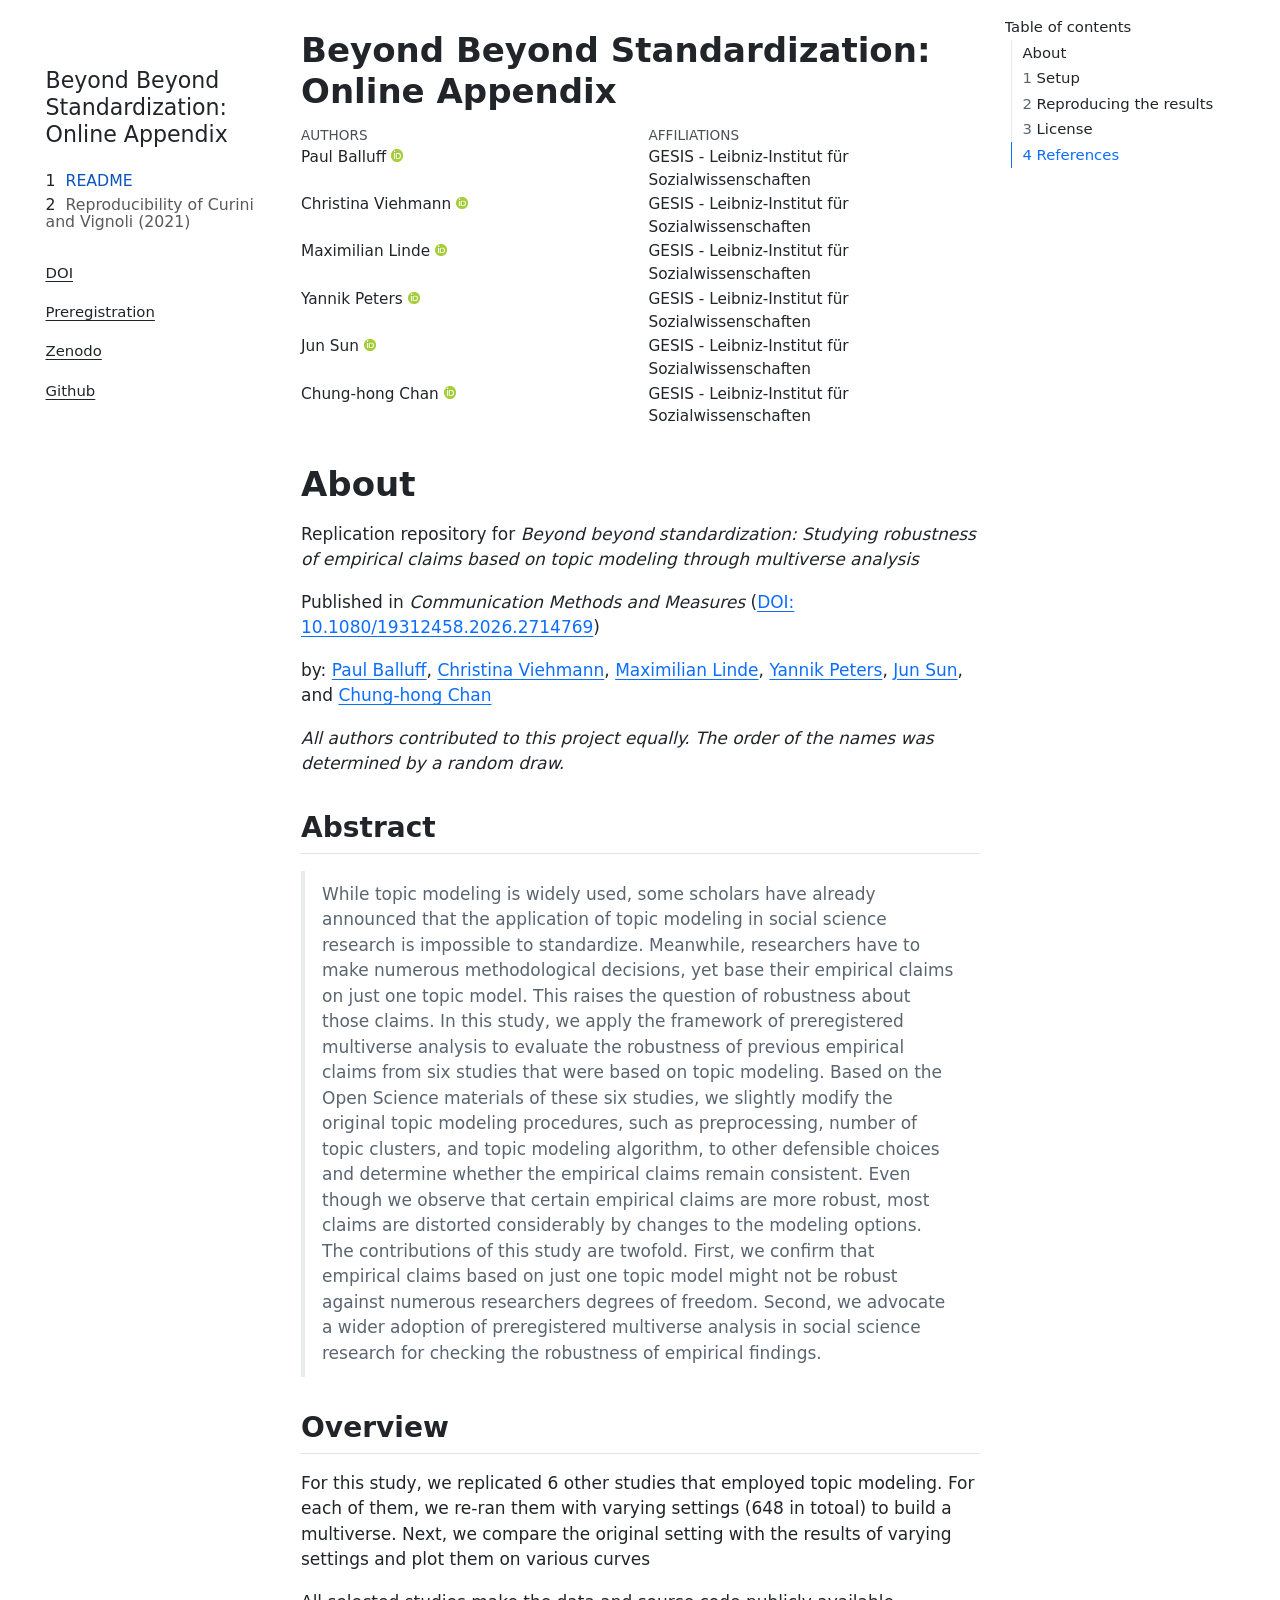
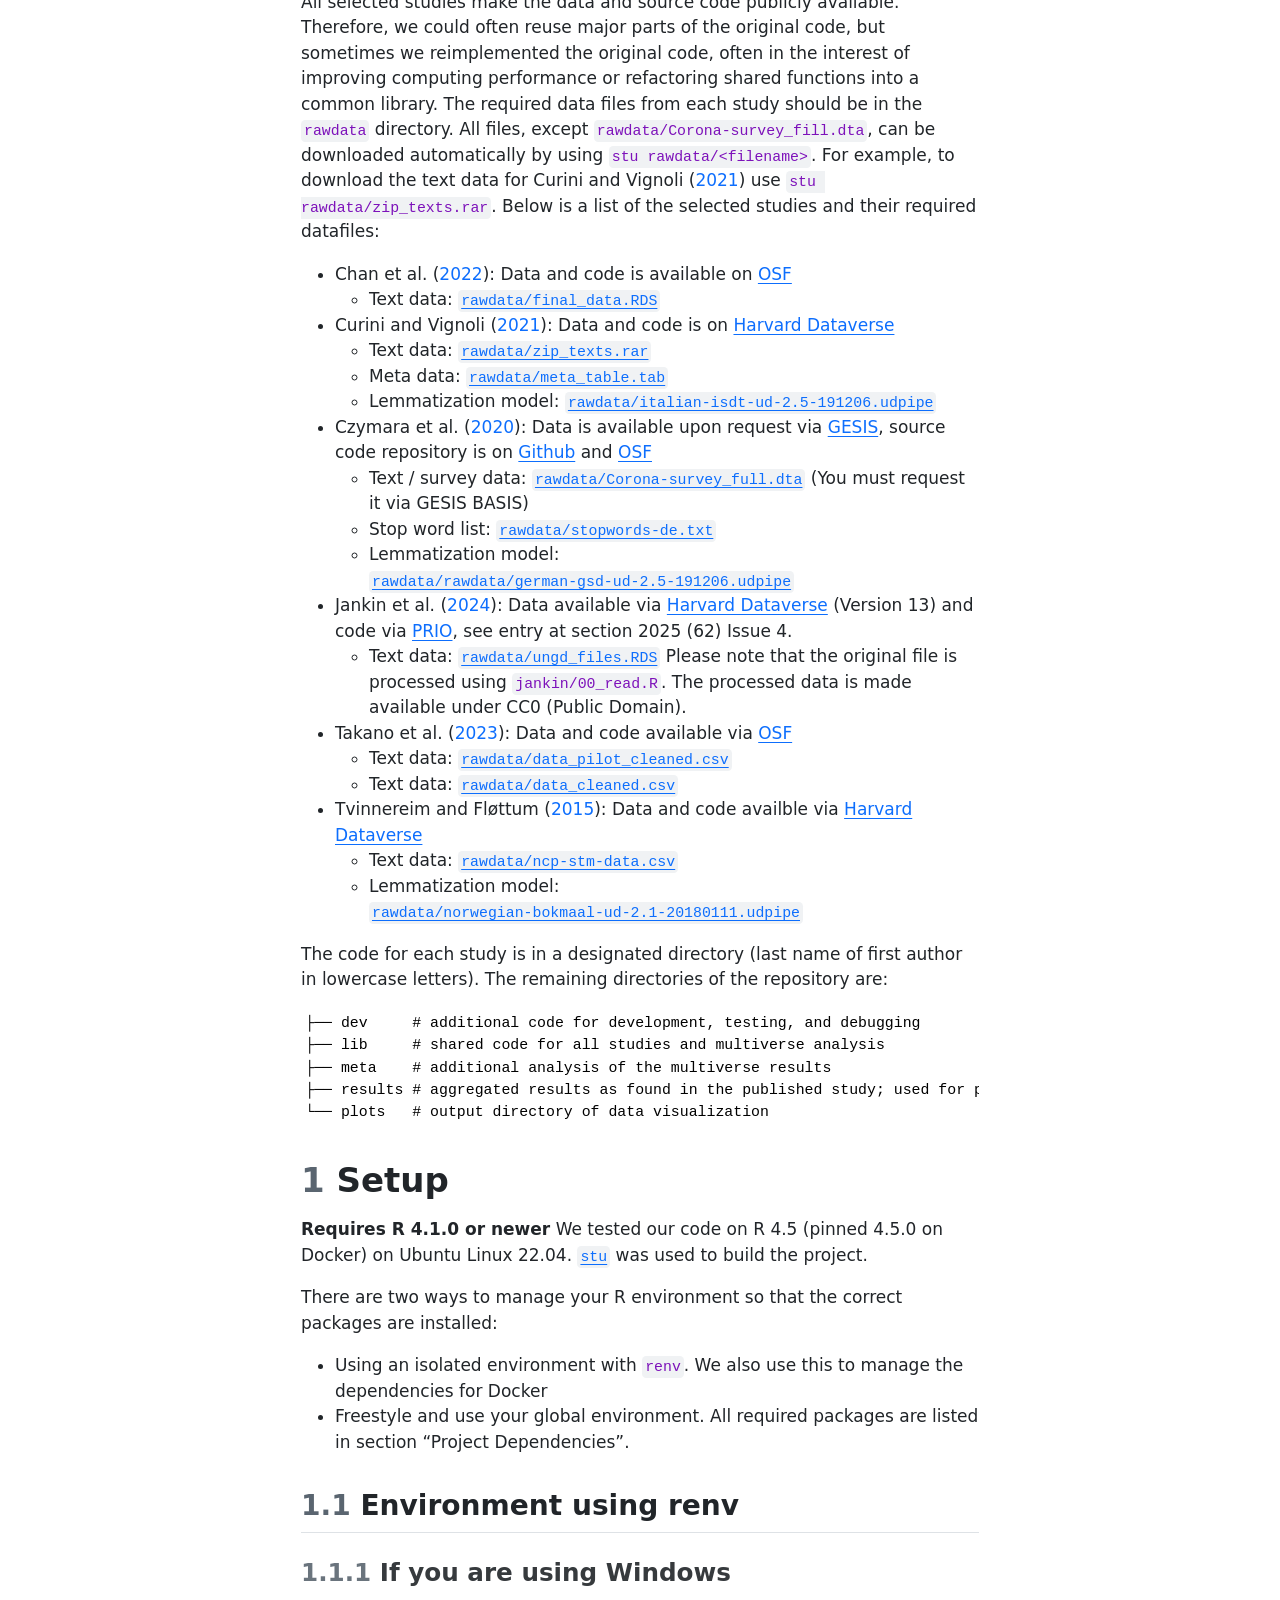
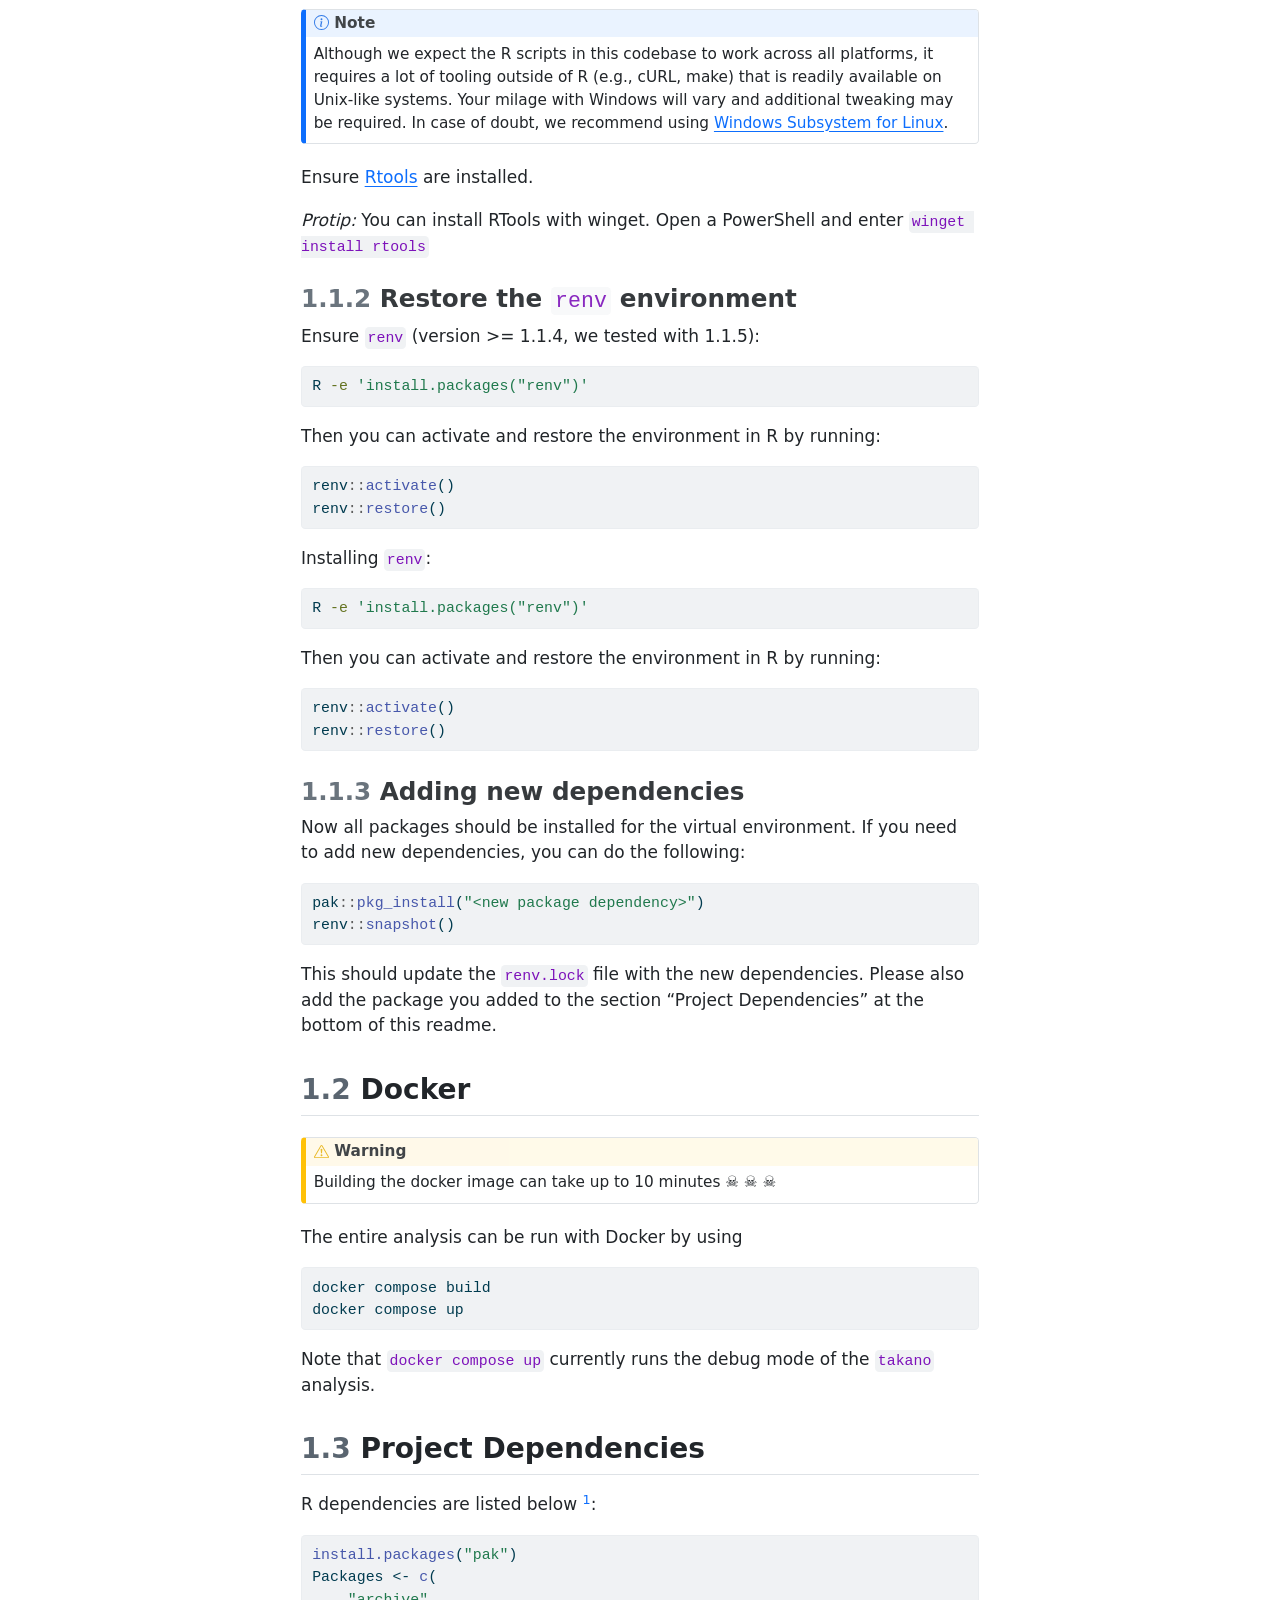
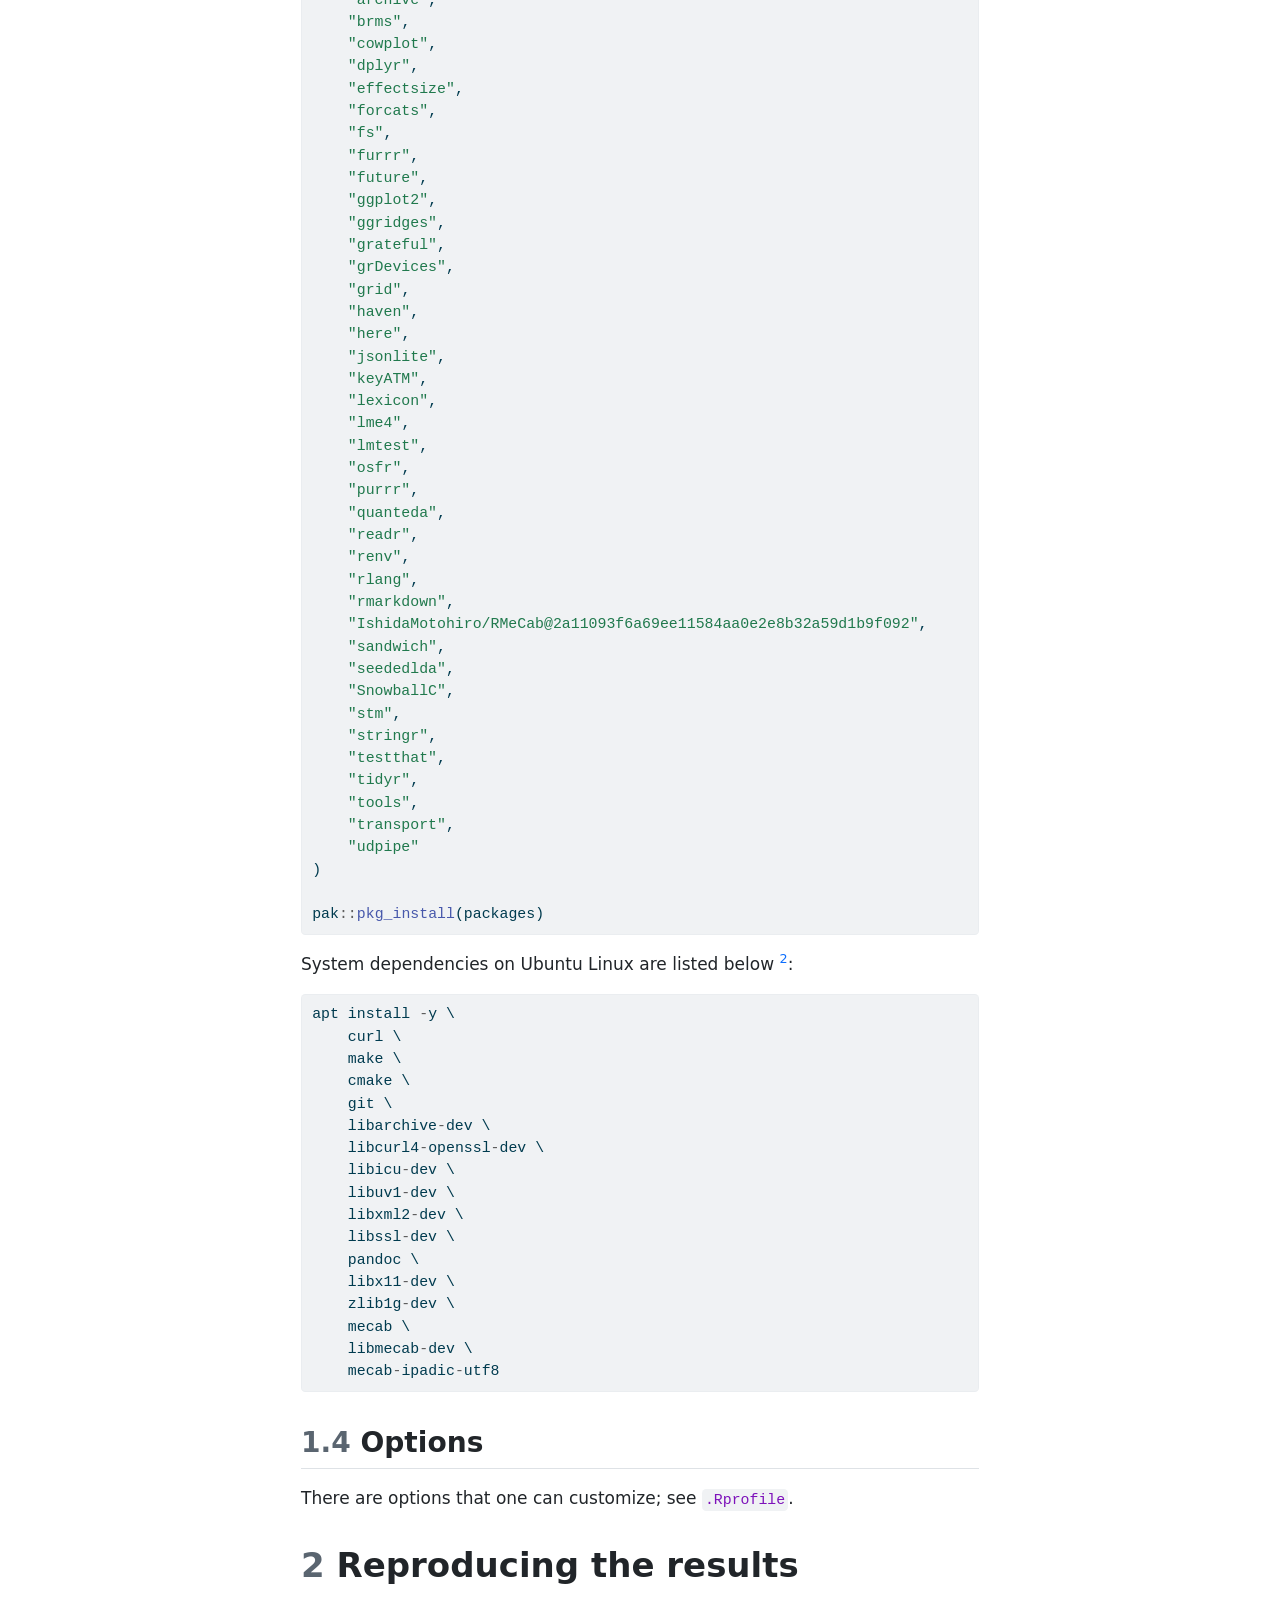
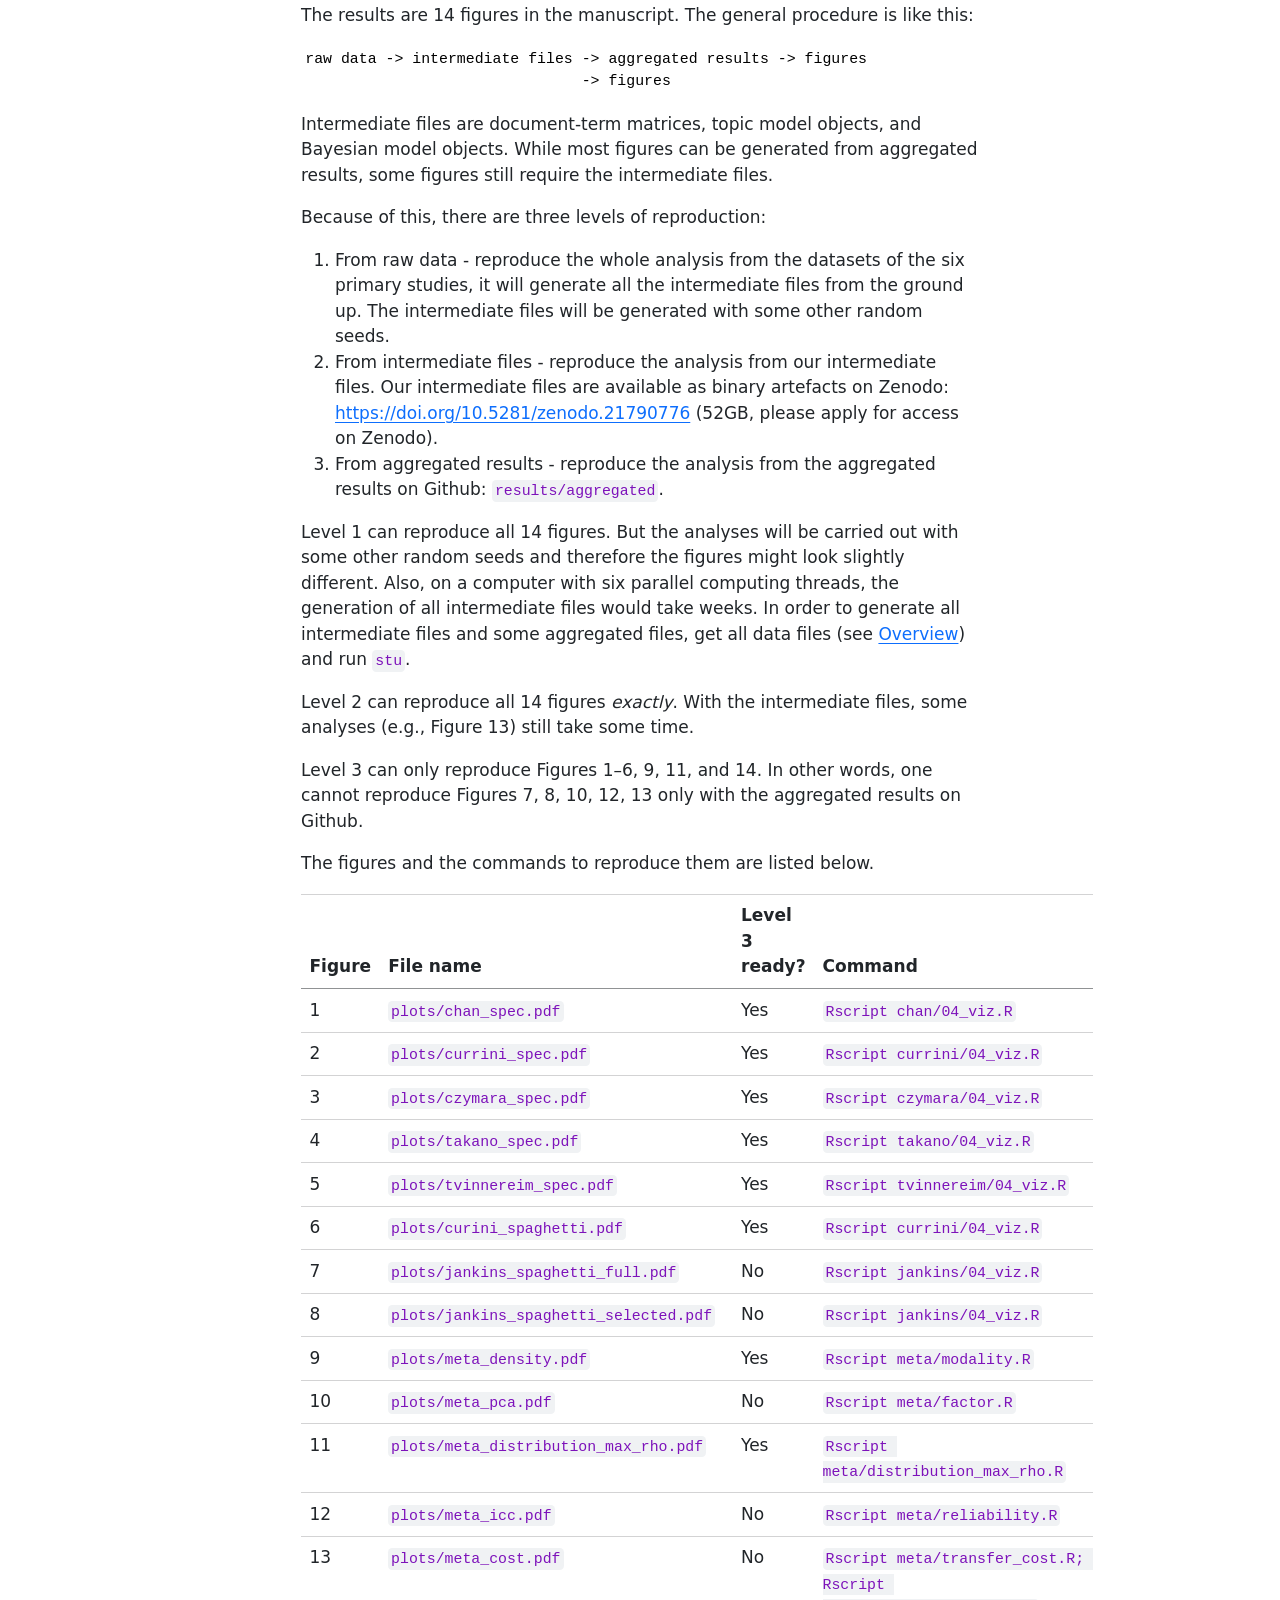
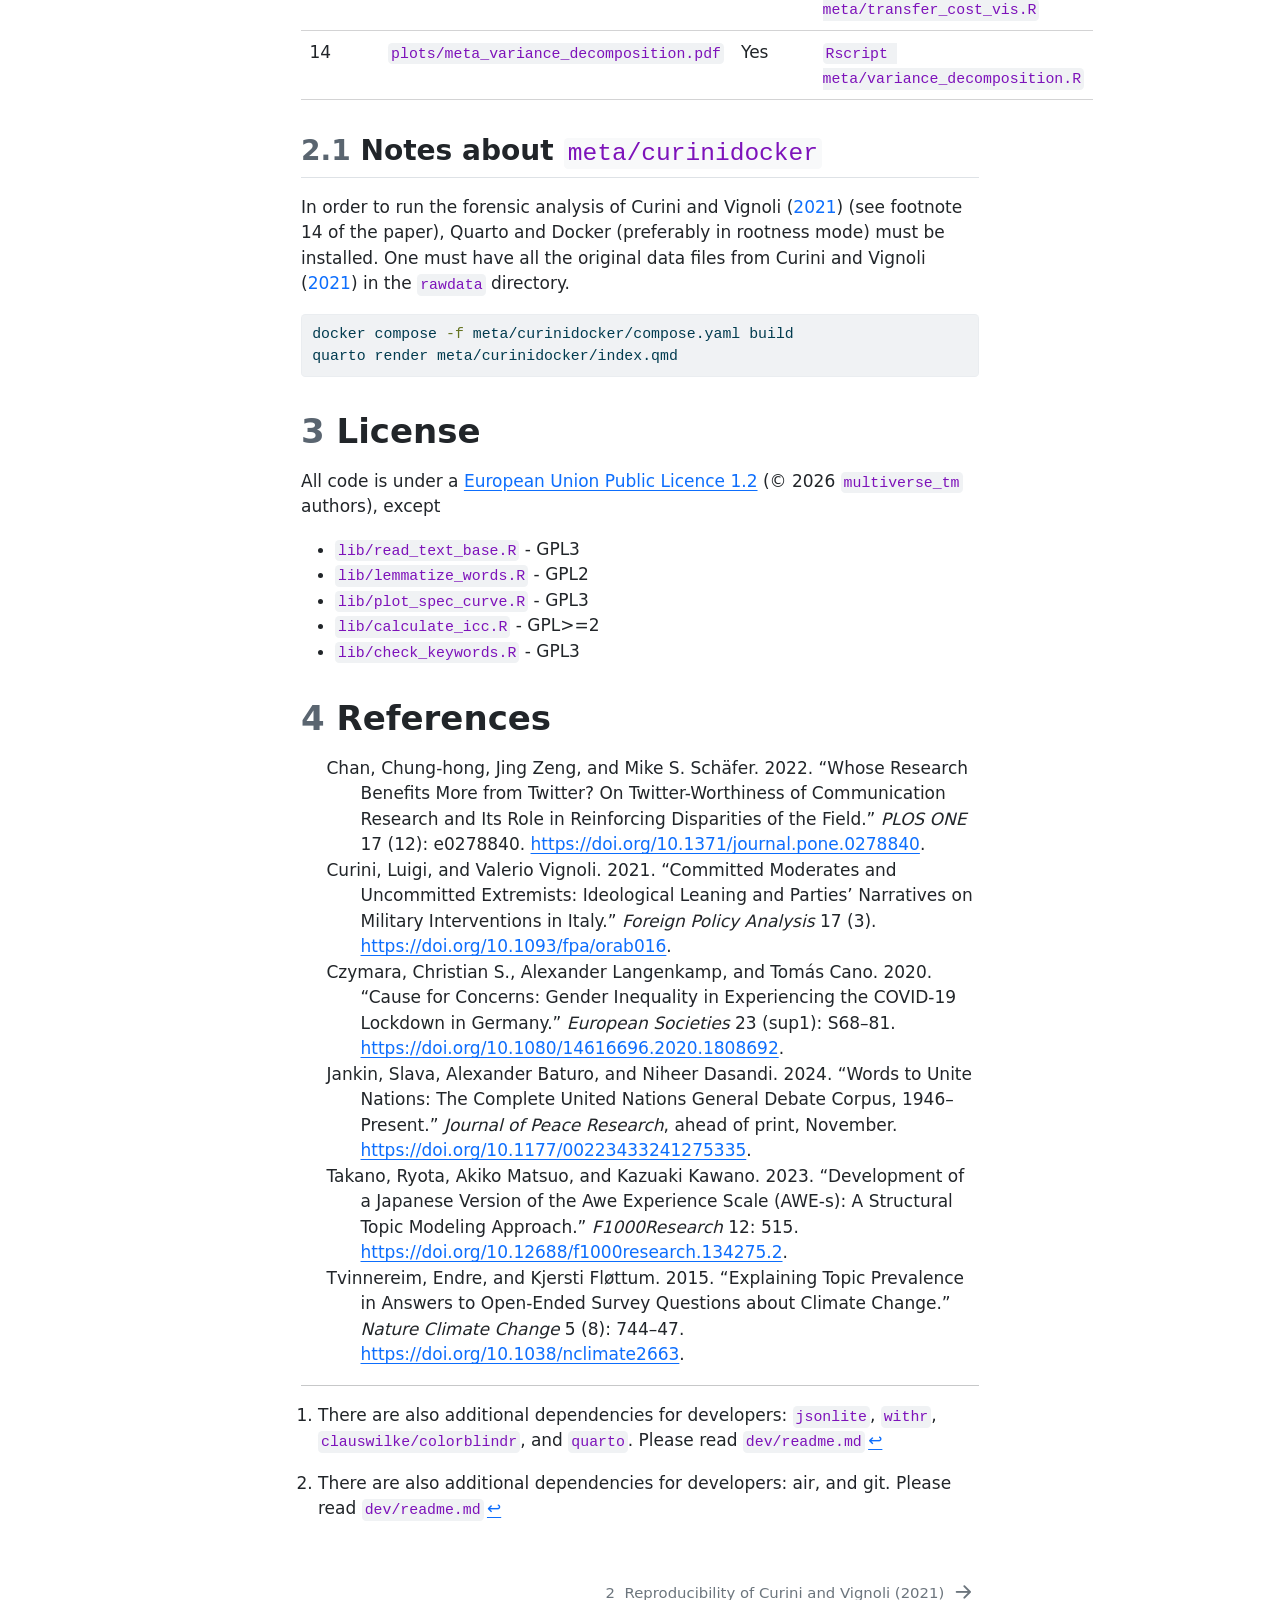
==== index.html @ cf8105ef "Built site for gh-pages" ====
<!DOCTYPE html>
<html xmlns="http://www.w3.org/1999/xhtml" lang="en" xml:lang="en"><head>

<meta charset="utf-8">
<meta name="generator" content="quarto-1.9.38">

<meta name="viewport" content="width=device-width, initial-scale=1.0, user-scalable=yes">

<meta name="author" content="Paul Balluff">
<meta name="author" content="Christina Viehmann">
<meta name="author" content="Maximilian Linde">
<meta name="author" content="Yannik Peters">
<meta name="author" content="Jun Sun">
<meta name="author" content="Chung-hong Chan">

<title>Beyond Beyond Standardization: Online Appendix</title>
<style>
/* Default styles provided by pandoc.
** See https://pandoc.org/MANUAL.html#variables-for-html for config info.
*/
code{white-space: pre-wrap;}
span.smallcaps{font-variant: small-caps;}
div.columns{display: flex; gap: min(4vw, 1.5em);}
div.column{flex: auto; overflow-x: auto;}
div.hanging-indent{margin-left: 1.5em; text-indent: -1.5em;}
ul.task-list{list-style: none;}
ul.task-list li input[type="checkbox"] {
  width: 0.8em;
  margin: 0 0.8em 0.2em -1em; /* quarto-specific, see https://github.com/quarto-dev/quarto-cli/issues/4556 */ 
  vertical-align: middle;
}
/* CSS for syntax highlighting */
html { -webkit-text-size-adjust: 100%; }
pre > code.sourceCode { white-space: pre; position: relative; }
pre > code.sourceCode > span { display: inline-block; line-height: 1.25; }
pre > code.sourceCode > span:empty { height: 1.2em; }
.sourceCode { overflow: visible; }
code.sourceCode > span { color: inherit; text-decoration: inherit; }
div.sourceCode { margin: 1em 0; }
pre.sourceCode { margin: 0; }
@media screen {
div.sourceCode { overflow: auto; }
}
@media print {
pre > code.sourceCode { white-space: pre-wrap; }
pre > code.sourceCode > span { text-indent: -5em; padding-left: 5em; }
}
pre.numberSource code
  { counter-reset: source-line 0; }
pre.numberSource code > span
  { position: relative; left: -4em; counter-increment: source-line; }
pre.numberSource code > span > a:first-child::before
  { content: counter(source-line);
    position: relative; left: -1em; text-align: right; vertical-align: baseline;
    border: none; display: inline-block;
    -webkit-touch-callout: none; -webkit-user-select: none;
    -khtml-user-select: none; -moz-user-select: none;
    -ms-user-select: none; user-select: none;
    padding: 0 4px; width: 4em;
  }
pre.numberSource { margin-left: 3em;  padding-left: 4px; }
div.sourceCode
  {   }
@media screen {
pre > code.sourceCode > span > a:first-child::before { text-decoration: underline; }
}
/* CSS for citations */
div.csl-bib-body { }
div.csl-entry {
  clear: both;
}
.hanging-indent div.csl-entry {
  margin-left:2em;
  text-indent:-2em;
}
div.csl-left-margin {
  min-width:2em;
  float:left;
}
div.csl-right-inline {
  margin-left:2em;
  padding-left:1em;
}
div.csl-indent {
  margin-left: 2em;
}</style>


<script src="site_libs/quarto-nav/quarto-nav.js"></script>
<script src="site_libs/quarto-nav/headroom.min.js"></script>
<script src="site_libs/clipboard/clipboard.min.js"></script>
<script src="site_libs/quarto-search/autocomplete.umd.js"></script>
<script src="site_libs/quarto-search/fuse.min.js"></script>
<script src="site_libs/quarto-search/quarto-search.js"></script>
<meta name="quarto:offset" content="./">
<link href="./meta/curinidocker/index.html" rel="next">
<script src="site_libs/quarto-html/quarto.js" type="module"></script>
<script src="site_libs/quarto-html/tabsets/tabsets.js" type="module"></script>
<script src="site_libs/quarto-html/popper.min.js"></script>
<script src="site_libs/quarto-html/tippy.umd.min.js"></script>
<script src="site_libs/quarto-html/anchor.min.js"></script>
<link href="site_libs/quarto-html/tippy.css" rel="stylesheet">
<link href="site_libs/quarto-html/quarto-syntax-highlighting-15634bcf2e68342d4ad2dfa704d543f6.css" rel="stylesheet" id="quarto-text-highlighting-styles">
<script src="site_libs/bootstrap/bootstrap.min.js"></script>
<link href="site_libs/bootstrap/bootstrap-icons.css" rel="stylesheet">
<link href="site_libs/bootstrap/bootstrap-b66a732fd1b8c60ecdcb26d95d3da431.min.css" rel="stylesheet" append-hash="true" id="quarto-bootstrap" data-mode="light">
<script id="quarto-search-options" type="application/json">{
  "location": "sidebar",
  "copy-button": false,
  "collapse-after": 3,
  "panel-placement": "start",
  "type": "textbox",
  "limit": 50,
  "keyboard-shortcut": [
    "f",
    "/",
    "s"
  ],
  "show-item-context": false,
  "language": {
    "search-no-results-text": "No results",
    "search-matching-documents-text": "matching documents",
    "search-copy-link-title": "Copy link to search",
    "search-hide-matches-text": "Hide additional matches",
    "search-more-match-text": "more match in this document",
    "search-more-matches-text": "more matches in this document",
    "search-clear-button-title": "Clear",
    "search-text-placeholder": "",
    "search-detached-cancel-button-title": "Cancel",
    "search-submit-button-title": "Submit",
    "search-label": "Search"
  }
}</script>


</head>

<body class="nav-sidebar floating quarto-light">

<div id="quarto-search-results"></div>
  <header id="quarto-header" class="headroom fixed-top">
  <nav class="quarto-secondary-nav">
    <div class="container-fluid d-flex">
      <button type="button" class="quarto-btn-toggle btn" data-bs-toggle="collapse" role="button" data-bs-target=".quarto-sidebar-collapse-item" aria-controls="quarto-sidebar" aria-expanded="false" aria-label="Toggle sidebar navigation" onclick="if (window.quartoToggleHeadroom) { window.quartoToggleHeadroom(); }">
        <i class="bi bi-layout-text-sidebar-reverse"></i>
      </button>
        <nav class="quarto-page-breadcrumbs" aria-label="breadcrumb"><ol class="breadcrumb"><li class="breadcrumb-item"><a href="./index.html"><span class="chapter-number">1</span>&nbsp; <span class="chapter-title">README</span></a></li></ol></nav>
        <a class="flex-grow-1" role="navigation" data-bs-toggle="collapse" data-bs-target=".quarto-sidebar-collapse-item" aria-controls="quarto-sidebar" aria-expanded="false" aria-label="Toggle sidebar navigation" onclick="if (window.quartoToggleHeadroom) { window.quartoToggleHeadroom(); }">      
        </a>
    </div>
  </nav>
</header>
<!-- content -->
<div id="quarto-content" class="quarto-container page-columns page-rows-contents page-layout-article">
<!-- sidebar -->
  <nav id="quarto-sidebar" class="sidebar collapse collapse-horizontal quarto-sidebar-collapse-item sidebar-navigation floating overflow-auto">
    <div class="pt-lg-2 mt-2 text-left sidebar-header sidebar-header-stacked">
      <a href="./index.html" class="sidebar-logo-link">
      <img src="https://raw.githubusercontent.com/gesistsa/.github/refs/heads/main/tsa_logo.png" alt="" class="sidebar-logo light-content py-0 d-lg-inline d-none">
      <img src="https://raw.githubusercontent.com/gesistsa/.github/refs/heads/main/tsa_logo.png" alt="" class="sidebar-logo dark-content py-0 d-lg-inline d-none">
      </a>
    <div class="sidebar-title mb-0 py-0">
      <a href="./">Beyond Beyond Standardization: Online Appendix</a> 
    </div>
      </div>
    <div class="sidebar-menu-container"> 
    <ul class="list-unstyled mt-1">
        <li class="sidebar-item">
  <div class="sidebar-item-container"> 
  <a href="./index.html" class="sidebar-item-text sidebar-link active">
 <span class="menu-text"><span class="chapter-number">1</span>&nbsp; <span class="chapter-title">README</span></span></a>
  </div>
</li>
        <li class="sidebar-item">
  <div class="sidebar-item-container"> 
  <a href="./meta/curinidocker/index.html" class="sidebar-item-text sidebar-link">
 <span class="menu-text"><span class="chapter-number">2</span>&nbsp; <span class="chapter-title">Reproducibility of Curini and Vignoli (2021)</span></span></a>
  </div>
</li>
    </ul>
    </div>
<div class="quarto-sidebar-footer"><div class="sidebar-footer-item">
<p><a href="https://doi.org/10.1080/19312458.2026.2714769">DOI</a></p>
<p><a href="https://doi.org/10.17605/OSF.IO/4G5BU">Preregistration</a></p>
<p><a href="https://doi.org/10.5281/zenodo.21790776">Zenodo</a></p>
<p><a href="https://github.com/gesistsa/multiverse_tm">Github</a></p>
</div></div></nav>
<div id="quarto-sidebar-glass" class="quarto-sidebar-collapse-item" data-bs-toggle="collapse" data-bs-target=".quarto-sidebar-collapse-item"></div>
<!-- margin-sidebar -->
    <div id="quarto-margin-sidebar" class="sidebar margin-sidebar">
        <nav id="TOC" role="doc-toc" class="toc-active">
    <h2 id="toc-title">Table of contents</h2>
   
  <ul>
  <li><a href="#about" id="toc-about" class="nav-link active" data-scroll-target="#about">About</a>
  <ul class="collapse">
  <li><a href="#abstract" id="toc-abstract" class="nav-link" data-scroll-target="#abstract">Abstract</a></li>
  <li><a href="#overview" id="toc-overview" class="nav-link" data-scroll-target="#overview">Overview</a></li>
  </ul></li>
  <li><a href="#setup" id="toc-setup" class="nav-link" data-scroll-target="#setup"><span class="header-section-number">1</span> Setup</a>
  <ul class="collapse">
  <li><a href="#environment-using-renv" id="toc-environment-using-renv" class="nav-link" data-scroll-target="#environment-using-renv"><span class="header-section-number">1.1</span> Environment using renv</a>
  <ul class="collapse">
  <li><a href="#if-you-are-using-windows" id="toc-if-you-are-using-windows" class="nav-link" data-scroll-target="#if-you-are-using-windows"><span class="header-section-number">1.1.1</span> If you are using Windows</a></li>
  <li><a href="#restore-the-renv-environment" id="toc-restore-the-renv-environment" class="nav-link" data-scroll-target="#restore-the-renv-environment"><span class="header-section-number">1.1.2</span> Restore the <code>renv</code> environment</a></li>
  <li><a href="#adding-new-dependencies" id="toc-adding-new-dependencies" class="nav-link" data-scroll-target="#adding-new-dependencies"><span class="header-section-number">1.1.3</span> Adding new dependencies</a></li>
  </ul></li>
  <li><a href="#docker" id="toc-docker" class="nav-link" data-scroll-target="#docker"><span class="header-section-number">1.2</span> Docker</a></li>
  <li><a href="#project-dependencies" id="toc-project-dependencies" class="nav-link" data-scroll-target="#project-dependencies"><span class="header-section-number">1.3</span> Project Dependencies</a></li>
  <li><a href="#options" id="toc-options" class="nav-link" data-scroll-target="#options"><span class="header-section-number">1.4</span> Options</a></li>
  </ul></li>
  <li><a href="#reproducing-the-results" id="toc-reproducing-the-results" class="nav-link" data-scroll-target="#reproducing-the-results"><span class="header-section-number">2</span> Reproducing the results</a>
  <ul class="collapse">
  <li><a href="#notes-about-metacurinidocker" id="toc-notes-about-metacurinidocker" class="nav-link" data-scroll-target="#notes-about-metacurinidocker"><span class="header-section-number">2.1</span> Notes about <code>meta/curinidocker</code></a></li>
  </ul></li>
  <li><a href="#license" id="toc-license" class="nav-link" data-scroll-target="#license"><span class="header-section-number">3</span> License</a></li>
  <li><a href="#references" id="toc-references" class="nav-link" data-scroll-target="#references"><span class="header-section-number">4</span> References</a></li>
  </ul>
</nav>
    </div>
<!-- main -->
<main class="content" id="quarto-document-content">

<header id="title-block-header" class="quarto-title-block default">
<div class="quarto-title">
<h1 class="title">Beyond Beyond Standardization: Online Appendix</h1>
</div>


<div class="quarto-title-meta-author">
  <div class="quarto-title-meta-heading">Authors</div>
  <div class="quarto-title-meta-heading">Affiliations</div>
  
    <div class="quarto-title-meta-contents">
    <p class="author">Paul Balluff <a href="https://orcid.org/0000-0001-9548-3225" class="quarto-title-author-orcid"> <img src="[data-uri]"></a></p>
  </div>
  <div class="quarto-title-meta-contents">
        <p class="affiliation">
            GESIS - Leibniz-Institut für Sozialwissenschaften
          </p>
      </div>
    <div class="quarto-title-meta-contents">
    <p class="author">Christina Viehmann <a href="https://orcid.org/0000-0001-6673-0987" class="quarto-title-author-orcid"> <img src="[data-uri]"></a></p>
  </div>
  <div class="quarto-title-meta-contents">
        <p class="affiliation">
            GESIS - Leibniz-Institut für Sozialwissenschaften
          </p>
      </div>
    <div class="quarto-title-meta-contents">
    <p class="author">Maximilian Linde <a href="https://orcid.org/0000-0001-8421-090X" class="quarto-title-author-orcid"> <img src="[data-uri]"></a></p>
  </div>
  <div class="quarto-title-meta-contents">
        <p class="affiliation">
            GESIS - Leibniz-Institut für Sozialwissenschaften
          </p>
      </div>
    <div class="quarto-title-meta-contents">
    <p class="author">Yannik Peters <a href="https://orcid.org/0009-0001-4879-5477" class="quarto-title-author-orcid"> <img src="[data-uri]"></a></p>
  </div>
  <div class="quarto-title-meta-contents">
        <p class="affiliation">
            GESIS - Leibniz-Institut für Sozialwissenschaften
          </p>
      </div>
    <div class="quarto-title-meta-contents">
    <p class="author">Jun Sun <a href="https://orcid.org/0000-0002-4789-7316" class="quarto-title-author-orcid"> <img src="[data-uri]"></a></p>
  </div>
  <div class="quarto-title-meta-contents">
        <p class="affiliation">
            GESIS - Leibniz-Institut für Sozialwissenschaften
          </p>
      </div>
    <div class="quarto-title-meta-contents">
    <p class="author">Chung-hong Chan <a href="https://orcid.org/0000-0002-6232-7530" class="quarto-title-author-orcid"> <img src="[data-uri]"></a></p>
  </div>
  <div class="quarto-title-meta-contents">
        <p class="affiliation">
            GESIS - Leibniz-Institut für Sozialwissenschaften
          </p>
      </div>
  </div>

<div class="quarto-title-meta">

      
  
    
  </div>
  


</header>


<section id="about" class="level1 unnumbered">
<h1 class="unnumbered">About</h1>
<p>Replication repository for <em>Beyond beyond standardization: Studying robustness of empirical claims based on topic modeling through multiverse analysis</em></p>
<p>Published in <em>Communication Methods and Measures</em> (<a href="https://doi.org/10.1080/19312458.2026.2714769">DOI: 10.1080/19312458.2026.2714769</a>)</p>
<p>by: <a href="https://orcid.org/0000-0001-9548-3225">Paul Balluff</a>, <a href="https://orcid.org/0000-0001-6673-0987">Christina Viehmann</a>, <a href="https://orcid.org/0000-0001-8421-090X">Maximilian Linde</a>, <a href="https://orcid.org/0009-0001-4879-5477">Yannik Peters</a>, <a href="https://orcid.org/0000-0002-4789-7316">Jun Sun</a>, and <a href="https://orcid.org/0000-0002-6232-7530">Chung-hong Chan</a></p>
<p><em>All authors contributed to this project equally. The order of the names was determined by a random draw.</em></p>
<section id="abstract" class="level2 unnumbered">
<h2 class="unnumbered anchored" data-anchor-id="abstract">Abstract</h2>
<blockquote class="blockquote">
<p>While topic modeling is widely used, some scholars have already announced that the application of topic modeling in social science research is impossible to standardize. Meanwhile, researchers have to make numerous methodological decisions, yet base their empirical claims on just one topic model. This raises the question of robustness about those claims. In this study, we apply the framework of preregistered multiverse analysis to evaluate the robustness of previous empirical claims from six studies that were based on topic modeling. Based on the Open Science materials of these six studies, we slightly modify the original topic modeling procedures, such as preprocessing, number of topic clusters, and topic modeling algorithm, to other defensible choices and determine whether the empirical claims remain consistent. Even though we observe that certain empirical claims are more robust, most claims are distorted considerably by changes to the modeling options. The contributions of this study are twofold. First, we confirm that empirical claims based on just one topic model might not be robust against numerous researchers degrees of freedom. Second, we advocate a wider adoption of preregistered multiverse analysis in social science research for checking the robustness of empirical findings.</p>
</blockquote>
</section>
<section id="overview" class="level2 unnumbered">
<h2 class="unnumbered anchored" data-anchor-id="overview">Overview</h2>
<p>For this study, we replicated 6 other studies that employed topic modeling. For each of them, we re-ran them with varying settings (648 in totoal) to build a multiverse. Next, we compare the original setting with the results of varying settings and plot them on various curves</p>
<p>All selected studies make the data and source code publicly available. Therefore, we could often reuse major parts of the original code, but sometimes we reimplemented the original code, often in the interest of improving computing performance or refactoring shared functions into a common library. The required data files from each study should be in the <code>rawdata</code> directory. All files, except <code>rawdata/Corona-survey_fill.dta</code>, can be downloaded automatically by using <code>stu rawdata/&lt;filename&gt;</code>. For example, to download the text data for <span class="citation" data-cites="curini:2021:CMU">Curini and Vignoli (<a href="#ref-curini:2021:CMU" role="doc-biblioref">2021</a>)</span> use <code>stu rawdata/zip_texts.rar</code>. Below is a list of the selected studies and their required datafiles:</p>
<ul>
<li><span class="citation" data-cites="chan:2022:WT">Chan et al. (<a href="#ref-chan:2022:WT" role="doc-biblioref">2022</a>)</span>: Data and code is available on <a href="https://osf.io/ycx6j/">OSF</a>
<ul>
<li>Text data: <a href="https://osf.io/3hazf"><code>rawdata/final_data.RDS</code></a></li>
</ul></li>
<li><span class="citation" data-cites="curini:2021:CMU">Curini and Vignoli (<a href="#ref-curini:2021:CMU" role="doc-biblioref">2021</a>)</span>: Data and code is on <a href="https://dataverse.harvard.edu/dataset.xhtml?persistentId=doi:10.7910/DVN/LAXHS3">Harvard Dataverse</a>
<ul>
<li>Text data: <a href="https://dataverse.harvard.edu/api/access/datafile/4291434"><code>rawdata/zip_texts.rar</code></a></li>
<li>Meta data: <a href="https://dataverse.harvard.edu/api/access/datafile/4291441"><code>rawdata/meta_table.tab</code></a></li>
<li>Lemmatization model: <a href="https://raw.githubusercontent.com/jwijffels/udpipe.models.ud.2.5/master/inst/udpipe-ud-2.5-191206/italian-isdt-ud-2.5-191206.udpipe"><code>rawdata/italian-isdt-ud-2.5-191206.udpipe</code></a></li>
</ul></li>
<li><span class="citation" data-cites="czymara:2020:C">Czymara et al. (<a href="#ref-czymara:2020:C" role="doc-biblioref">2020</a>)</span>: Data is available upon request via <a href="https://search.gesis.org/research_data/SDN-10.7802-2034?doi=10.7802/2034">GESIS</a>, source code repository is on <a href="https://github.com/czymara/perceiving-COVID19-in-Germany">Github</a> and <a href="https://osf.io/6s7rp/">OSF</a>
<ul>
<li>Text / survey data: <a href="https://search.gesis.org/research_data/SDN-10.7802-2034?doi=10.7802/2034"><code>rawdata/Corona-survey_full.dta</code></a> (You must request it via GESIS BASIS)</li>
<li>Stop word list: <a href="https://raw.githubusercontent.com/czymara/perceiving-COVID19-in-Germany/refs/heads/master/in/stopwords-de.txt"><code>rawdata/stopwords-de.txt</code></a></li>
<li>Lemmatization model: <a href="https://raw.githubusercontent.com/jwijffels/udpipe.models.ud.2.5/master/inst/udpipe-ud-2.5-191206/german-gsd-ud-2.5-191206.udpipe"><code>rawdata/rawdata/german-gsd-ud-2.5-191206.udpipe</code></a></li>
</ul></li>
<li><span class="citation" data-cites="jankin:2024:W">Jankin et al. (<a href="#ref-jankin:2024:W" role="doc-biblioref">2024</a>)</span>: Data available via <a href="https://doi.org/10.7910/DVN/0TJX8Y">Harvard Dataverse</a> (Version 13) and code via <a href="https://www.prio.org/journals/jpr/replicationdata">PRIO</a>, see entry at section 2025 (62) Issue 4.
<ul>
<li>Text data: <a href="https://dataverse.harvard.edu/file.xhtml?fileId=11095259&amp;version=13.0"><code>rawdata/ungd_files.RDS</code></a> Please note that the original file is processed using <code>jankin/00_read.R</code>. The processed data is made available under CC0 (Public Domain).</li>
</ul></li>
<li><span class="citation" data-cites="takano:2023:awe">Takano et al. (<a href="#ref-takano:2023:awe" role="doc-biblioref">2023</a>)</span>: Data and code available via <a href="https://osf.io/6ktey/">OSF</a>
<ul>
<li>Text data: <a href="https://osf.io/k6h39"><code>rawdata/data_pilot_cleaned.csv</code></a></li>
<li>Text data: <a href="https://osf.io/ecmt6"><code>rawdata/data_cleaned.csv</code></a></li>
</ul></li>
<li><span class="citation" data-cites="tvinnereim:2015:E">Tvinnereim and Fløttum (<a href="#ref-tvinnereim:2015:E" role="doc-biblioref">2015</a>)</span>: Data and code availble via <a href="https://doi.org/10.7910/DVN/28689">Harvard Dataverse</a>
<ul>
<li>Text data: <a href="https://dataverse.harvard.edu/file.xhtml?persistentId=doi:10.7910/DVN/28689/KO9T0Z&amp;version=1.2"><code>rawdata/ncp-stm-data.csv</code></a></li>
<li>Lemmatization model: <a href="https://github.com/bnosac/udpipe.models.ud/raw/refs/heads/master/models/norwegian-bokmaal-ud-2.1-20180111.udpipe"><code>rawdata/norwegian-bokmaal-ud-2.1-20180111.udpipe</code></a></li>
</ul></li>
</ul>
<p>The code for each study is in a designated directory (last name of first author in lowercase letters). The remaining directories of the repository are:</p>
<pre class="text"><code>├── dev     # additional code for development, testing, and debugging
├── lib     # shared code for all studies and multiverse analysis
├── meta    # additional analysis of the multiverse results
├── results # aggregated results as found in the published study; used for plots
└── plots   # output directory of data visualization</code></pre>
</section>
</section>
<section id="setup" class="level1" data-number="1">
<h1 data-number="1"><span class="header-section-number">1</span> Setup</h1>
<p><strong>Requires R 4.1.0 or newer</strong> We tested our code on R 4.5 (pinned 4.5.0 on Docker) on Ubuntu Linux 22.04. <a href="https://github.com/kunegis/stu"><code>stu</code></a> was used to build the project.</p>
<p>There are two ways to manage your R environment so that the correct packages are installed:</p>
<ul>
<li>Using an isolated environment with <code>renv</code>. We also use this to manage the dependencies for Docker</li>
<li>Freestyle and use your global environment. All required packages are listed in section “Project Dependencies”.</li>
</ul>
<section id="environment-using-renv" class="level2" data-number="1.1">
<h2 data-number="1.1" class="anchored" data-anchor-id="environment-using-renv"><span class="header-section-number">1.1</span> Environment using renv</h2>
<section id="if-you-are-using-windows" class="level3" data-number="1.1.1">
<h3 data-number="1.1.1" class="anchored" data-anchor-id="if-you-are-using-windows"><span class="header-section-number">1.1.1</span> If you are using Windows</h3>
<div class="callout callout-style-default callout-note callout-titled">
<div class="callout-header d-flex align-content-center">
<div class="callout-icon-container">
<i class="callout-icon"></i>
</div>
<div class="callout-title-container flex-fill">
Note
</div>
</div>
<div class="callout-body-container callout-body">
<p>Although we expect the R scripts in this codebase to work across all platforms, it requires a lot of tooling outside of R (e.g., cURL, make) that is readily available on Unix-like systems. Your milage with Windows will vary and additional tweaking may be required. In case of doubt, we recommend using <a href="https://en.wikipedia.org/wiki/Windows_Subsystem_for_Linux">Windows Subsystem for Linux</a>.</p>
</div>
</div>
<p>Ensure <a href="https://cran.r-project.org/bin/windows/Rtools/">Rtools</a> are installed.</p>
<p><em>Protip:</em> You can install RTools with winget. Open a PowerShell and enter <code>winget install rtools</code></p>
</section>
<section id="restore-the-renv-environment" class="level3" data-number="1.1.2">
<h3 data-number="1.1.2" class="anchored" data-anchor-id="restore-the-renv-environment"><span class="header-section-number">1.1.2</span> Restore the <code>renv</code> environment</h3>
<p>Ensure <code>renv</code> (version &gt;= 1.1.4, we tested with 1.1.5):</p>
<div class="code-copy-outer-scaffold"><div class="sourceCode" id="cb2"><pre class="sourceCode bash code-with-copy"><code class="sourceCode bash"><span id="cb2-1"><a href="#cb2-1" aria-hidden="true" tabindex="-1"></a><span class="ex">R</span> <span class="at">-e</span> <span class="st">'install.packages("renv")'</span></span></code></pre></div><button title="Copy to Clipboard" class="code-copy-button"><i class="bi"></i></button></div>
<p>Then you can activate and restore the environment in R by running:</p>
<div class="code-copy-outer-scaffold"><div class="sourceCode" id="cb3"><pre class="sourceCode r code-with-copy"><code class="sourceCode r"><span id="cb3-1"><a href="#cb3-1" aria-hidden="true" tabindex="-1"></a>renv<span class="sc">::</span><span class="fu">activate</span>()</span>
<span id="cb3-2"><a href="#cb3-2" aria-hidden="true" tabindex="-1"></a>renv<span class="sc">::</span><span class="fu">restore</span>()</span></code></pre></div><button title="Copy to Clipboard" class="code-copy-button"><i class="bi"></i></button></div>
<p>Installing <code>renv</code>:</p>
<div class="code-copy-outer-scaffold"><div class="sourceCode" id="cb4"><pre class="sourceCode bash code-with-copy"><code class="sourceCode bash"><span id="cb4-1"><a href="#cb4-1" aria-hidden="true" tabindex="-1"></a><span class="ex">R</span> <span class="at">-e</span> <span class="st">'install.packages("renv")'</span></span></code></pre></div><button title="Copy to Clipboard" class="code-copy-button"><i class="bi"></i></button></div>
<p>Then you can activate and restore the environment in R by running:</p>
<div class="code-copy-outer-scaffold"><div class="sourceCode" id="cb5"><pre class="sourceCode r code-with-copy"><code class="sourceCode r"><span id="cb5-1"><a href="#cb5-1" aria-hidden="true" tabindex="-1"></a>renv<span class="sc">::</span><span class="fu">activate</span>()</span>
<span id="cb5-2"><a href="#cb5-2" aria-hidden="true" tabindex="-1"></a>renv<span class="sc">::</span><span class="fu">restore</span>()</span></code></pre></div><button title="Copy to Clipboard" class="code-copy-button"><i class="bi"></i></button></div>
</section>
<section id="adding-new-dependencies" class="level3" data-number="1.1.3">
<h3 data-number="1.1.3" class="anchored" data-anchor-id="adding-new-dependencies"><span class="header-section-number">1.1.3</span> Adding new dependencies</h3>
<p>Now all packages should be installed for the virtual environment. If you need to add new dependencies, you can do the following:</p>
<div class="code-copy-outer-scaffold"><div class="sourceCode" id="cb6"><pre class="sourceCode r code-with-copy"><code class="sourceCode r"><span id="cb6-1"><a href="#cb6-1" aria-hidden="true" tabindex="-1"></a>pak<span class="sc">::</span><span class="fu">pkg_install</span>(<span class="st">"&lt;new package dependency&gt;"</span>)</span>
<span id="cb6-2"><a href="#cb6-2" aria-hidden="true" tabindex="-1"></a>renv<span class="sc">::</span><span class="fu">snapshot</span>()</span></code></pre></div><button title="Copy to Clipboard" class="code-copy-button"><i class="bi"></i></button></div>
<p>This should update the <code>renv.lock</code> file with the new dependencies. Please also add the package you added to the section “Project Dependencies” at the bottom of this readme.</p>
</section>
</section>
<section id="docker" class="level2" data-number="1.2">
<h2 data-number="1.2" class="anchored" data-anchor-id="docker"><span class="header-section-number">1.2</span> Docker</h2>
<div class="callout callout-style-default callout-warning callout-titled">
<div class="callout-header d-flex align-content-center">
<div class="callout-icon-container">
<i class="callout-icon"></i>
</div>
<div class="callout-title-container flex-fill">
Warning
</div>
</div>
<div class="callout-body-container callout-body">
<p>Building the docker image can take up to 10 minutes ☠️ ☠️ ☠️</p>
</div>
</div>
<p>The entire analysis can be run with Docker by using</p>
<div class="code-copy-outer-scaffold"><div class="sourceCode" id="cb7"><pre class="sourceCode bash code-with-copy"><code class="sourceCode bash"><span id="cb7-1"><a href="#cb7-1" aria-hidden="true" tabindex="-1"></a><span class="ex">docker</span> compose build</span>
<span id="cb7-2"><a href="#cb7-2" aria-hidden="true" tabindex="-1"></a><span class="ex">docker</span> compose up</span></code></pre></div><button title="Copy to Clipboard" class="code-copy-button"><i class="bi"></i></button></div>
<p>Note that <code>docker compose up</code> currently runs the debug mode of the <code>takano</code> analysis.</p>
</section>
<section id="project-dependencies" class="level2" data-number="1.3">
<h2 data-number="1.3" class="anchored" data-anchor-id="project-dependencies"><span class="header-section-number">1.3</span> Project Dependencies</h2>
<p>R dependencies are listed below <a href="#fn1" class="footnote-ref" id="fnref1" role="doc-noteref"><sup>1</sup></a>:</p>
<div class="code-copy-outer-scaffold"><div class="sourceCode" id="cb8"><pre class="sourceCode r code-with-copy"><code class="sourceCode r"><span id="cb8-1"><a href="#cb8-1" aria-hidden="true" tabindex="-1"></a><span class="fu">install.packages</span>(<span class="st">"pak"</span>)</span>
<span id="cb8-2"><a href="#cb8-2" aria-hidden="true" tabindex="-1"></a>Packages <span class="ot">&lt;-</span> <span class="fu">c</span>(</span>
<span id="cb8-3"><a href="#cb8-3" aria-hidden="true" tabindex="-1"></a>    <span class="st">"archive"</span>,</span>
<span id="cb8-4"><a href="#cb8-4" aria-hidden="true" tabindex="-1"></a>    <span class="st">"brms"</span>,</span>
<span id="cb8-5"><a href="#cb8-5" aria-hidden="true" tabindex="-1"></a>    <span class="st">"cowplot"</span>,</span>
<span id="cb8-6"><a href="#cb8-6" aria-hidden="true" tabindex="-1"></a>    <span class="st">"dplyr"</span>,</span>
<span id="cb8-7"><a href="#cb8-7" aria-hidden="true" tabindex="-1"></a>    <span class="st">"effectsize"</span>,</span>
<span id="cb8-8"><a href="#cb8-8" aria-hidden="true" tabindex="-1"></a>    <span class="st">"forcats"</span>,</span>
<span id="cb8-9"><a href="#cb8-9" aria-hidden="true" tabindex="-1"></a>    <span class="st">"fs"</span>,</span>
<span id="cb8-10"><a href="#cb8-10" aria-hidden="true" tabindex="-1"></a>    <span class="st">"furrr"</span>,</span>
<span id="cb8-11"><a href="#cb8-11" aria-hidden="true" tabindex="-1"></a>    <span class="st">"future"</span>,</span>
<span id="cb8-12"><a href="#cb8-12" aria-hidden="true" tabindex="-1"></a>    <span class="st">"ggplot2"</span>,</span>
<span id="cb8-13"><a href="#cb8-13" aria-hidden="true" tabindex="-1"></a>    <span class="st">"ggridges"</span>,</span>
<span id="cb8-14"><a href="#cb8-14" aria-hidden="true" tabindex="-1"></a>    <span class="st">"grateful"</span>,</span>
<span id="cb8-15"><a href="#cb8-15" aria-hidden="true" tabindex="-1"></a>    <span class="st">"grDevices"</span>,</span>
<span id="cb8-16"><a href="#cb8-16" aria-hidden="true" tabindex="-1"></a>    <span class="st">"grid"</span>,</span>
<span id="cb8-17"><a href="#cb8-17" aria-hidden="true" tabindex="-1"></a>    <span class="st">"haven"</span>,</span>
<span id="cb8-18"><a href="#cb8-18" aria-hidden="true" tabindex="-1"></a>    <span class="st">"here"</span>,</span>
<span id="cb8-19"><a href="#cb8-19" aria-hidden="true" tabindex="-1"></a>    <span class="st">"jsonlite"</span>,</span>
<span id="cb8-20"><a href="#cb8-20" aria-hidden="true" tabindex="-1"></a>    <span class="st">"keyATM"</span>,</span>
<span id="cb8-21"><a href="#cb8-21" aria-hidden="true" tabindex="-1"></a>    <span class="st">"lexicon"</span>,</span>
<span id="cb8-22"><a href="#cb8-22" aria-hidden="true" tabindex="-1"></a>    <span class="st">"lme4"</span>,</span>
<span id="cb8-23"><a href="#cb8-23" aria-hidden="true" tabindex="-1"></a>    <span class="st">"lmtest"</span>,</span>
<span id="cb8-24"><a href="#cb8-24" aria-hidden="true" tabindex="-1"></a>    <span class="st">"osfr"</span>,</span>
<span id="cb8-25"><a href="#cb8-25" aria-hidden="true" tabindex="-1"></a>    <span class="st">"purrr"</span>,</span>
<span id="cb8-26"><a href="#cb8-26" aria-hidden="true" tabindex="-1"></a>    <span class="st">"quanteda"</span>,</span>
<span id="cb8-27"><a href="#cb8-27" aria-hidden="true" tabindex="-1"></a>    <span class="st">"readr"</span>,</span>
<span id="cb8-28"><a href="#cb8-28" aria-hidden="true" tabindex="-1"></a>    <span class="st">"renv"</span>,</span>
<span id="cb8-29"><a href="#cb8-29" aria-hidden="true" tabindex="-1"></a>    <span class="st">"rlang"</span>,</span>
<span id="cb8-30"><a href="#cb8-30" aria-hidden="true" tabindex="-1"></a>    <span class="st">"rmarkdown"</span>,</span>
<span id="cb8-31"><a href="#cb8-31" aria-hidden="true" tabindex="-1"></a>    <span class="st">"IshidaMotohiro/RMeCab@2a11093f6a69ee11584aa0e2e8b32a59d1b9f092"</span>,</span>
<span id="cb8-32"><a href="#cb8-32" aria-hidden="true" tabindex="-1"></a>    <span class="st">"sandwich"</span>,</span>
<span id="cb8-33"><a href="#cb8-33" aria-hidden="true" tabindex="-1"></a>    <span class="st">"seededlda"</span>,</span>
<span id="cb8-34"><a href="#cb8-34" aria-hidden="true" tabindex="-1"></a>    <span class="st">"SnowballC"</span>,</span>
<span id="cb8-35"><a href="#cb8-35" aria-hidden="true" tabindex="-1"></a>    <span class="st">"stm"</span>,</span>
<span id="cb8-36"><a href="#cb8-36" aria-hidden="true" tabindex="-1"></a>    <span class="st">"stringr"</span>,</span>
<span id="cb8-37"><a href="#cb8-37" aria-hidden="true" tabindex="-1"></a>    <span class="st">"testthat"</span>,</span>
<span id="cb8-38"><a href="#cb8-38" aria-hidden="true" tabindex="-1"></a>    <span class="st">"tidyr"</span>,</span>
<span id="cb8-39"><a href="#cb8-39" aria-hidden="true" tabindex="-1"></a>    <span class="st">"tools"</span>,</span>
<span id="cb8-40"><a href="#cb8-40" aria-hidden="true" tabindex="-1"></a>    <span class="st">"transport"</span>,</span>
<span id="cb8-41"><a href="#cb8-41" aria-hidden="true" tabindex="-1"></a>    <span class="st">"udpipe"</span></span>
<span id="cb8-42"><a href="#cb8-42" aria-hidden="true" tabindex="-1"></a>)</span>
<span id="cb8-43"><a href="#cb8-43" aria-hidden="true" tabindex="-1"></a></span>
<span id="cb8-44"><a href="#cb8-44" aria-hidden="true" tabindex="-1"></a>pak<span class="sc">::</span><span class="fu">pkg_install</span>(packages)</span></code></pre></div><button title="Copy to Clipboard" class="code-copy-button"><i class="bi"></i></button></div>
<p>System dependencies on Ubuntu Linux are listed below <a href="#fn2" class="footnote-ref" id="fnref2" role="doc-noteref"><sup>2</sup></a>:</p>
<div class="code-copy-outer-scaffold"><div class="sourceCode" id="cb9"><pre class="sourceCode r code-with-copy"><code class="sourceCode r"><span id="cb9-1"><a href="#cb9-1" aria-hidden="true" tabindex="-1"></a>apt install <span class="sc">-</span>y \</span>
<span id="cb9-2"><a href="#cb9-2" aria-hidden="true" tabindex="-1"></a>    curl \</span>
<span id="cb9-3"><a href="#cb9-3" aria-hidden="true" tabindex="-1"></a>    make \</span>
<span id="cb9-4"><a href="#cb9-4" aria-hidden="true" tabindex="-1"></a>    cmake \</span>
<span id="cb9-5"><a href="#cb9-5" aria-hidden="true" tabindex="-1"></a>    git \</span>
<span id="cb9-6"><a href="#cb9-6" aria-hidden="true" tabindex="-1"></a>    libarchive<span class="sc">-</span>dev \</span>
<span id="cb9-7"><a href="#cb9-7" aria-hidden="true" tabindex="-1"></a>    libcurl4<span class="sc">-</span>openssl<span class="sc">-</span>dev \</span>
<span id="cb9-8"><a href="#cb9-8" aria-hidden="true" tabindex="-1"></a>    libicu<span class="sc">-</span>dev \</span>
<span id="cb9-9"><a href="#cb9-9" aria-hidden="true" tabindex="-1"></a>    libuv1<span class="sc">-</span>dev \</span>
<span id="cb9-10"><a href="#cb9-10" aria-hidden="true" tabindex="-1"></a>    libxml2<span class="sc">-</span>dev \</span>
<span id="cb9-11"><a href="#cb9-11" aria-hidden="true" tabindex="-1"></a>    libssl<span class="sc">-</span>dev \</span>
<span id="cb9-12"><a href="#cb9-12" aria-hidden="true" tabindex="-1"></a>    pandoc \</span>
<span id="cb9-13"><a href="#cb9-13" aria-hidden="true" tabindex="-1"></a>    libx11<span class="sc">-</span>dev \</span>
<span id="cb9-14"><a href="#cb9-14" aria-hidden="true" tabindex="-1"></a>    zlib1g<span class="sc">-</span>dev \</span>
<span id="cb9-15"><a href="#cb9-15" aria-hidden="true" tabindex="-1"></a>    mecab \</span>
<span id="cb9-16"><a href="#cb9-16" aria-hidden="true" tabindex="-1"></a>    libmecab<span class="sc">-</span>dev \</span>
<span id="cb9-17"><a href="#cb9-17" aria-hidden="true" tabindex="-1"></a>    mecab<span class="sc">-</span>ipadic<span class="sc">-</span>utf8</span></code></pre></div><button title="Copy to Clipboard" class="code-copy-button"><i class="bi"></i></button></div>
</section>
<section id="options" class="level2" data-number="1.4">
<h2 data-number="1.4" class="anchored" data-anchor-id="options"><span class="header-section-number">1.4</span> Options</h2>
<p>There are options that one can customize; see <code>.Rprofile</code>.</p>
</section>
</section>
<section id="reproducing-the-results" class="level1" data-number="2">
<h1 data-number="2"><span class="header-section-number">2</span> Reproducing the results</h1>
<p>The results are 14 figures in the manuscript. The general procedure is like this:</p>
<pre class="text"><code>raw data -&gt; intermediate files -&gt; aggregated results -&gt; figures
                               -&gt; figures</code></pre>
<p>Intermediate files are document-term matrices, topic model objects, and Bayesian model objects. While most figures can be generated from aggregated results, some figures still require the intermediate files.</p>
<p>Because of this, there are three levels of reproduction:</p>
<ol type="1">
<li>From raw data - reproduce the whole analysis from the datasets of the six primary studies, it will generate all the intermediate files from the ground up. The intermediate files will be generated with some other random seeds.</li>
<li>From intermediate files - reproduce the analysis from our intermediate files. Our intermediate files are available as binary artefacts on Zenodo: <a href="https://doi.org/10.5281/zenodo.21790776" class="uri">https://doi.org/10.5281/zenodo.21790776</a> (52GB, please apply for access on Zenodo).</li>
<li>From aggregated results - reproduce the analysis from the aggregated results on Github: <code>results/aggregated</code>.</li>
</ol>
<p>Level 1 can reproduce all 14 figures. But the analyses will be carried out with some other random seeds and therefore the figures might look slightly different. Also, on a computer with six parallel computing threads, the generation of all intermediate files would take weeks. In order to generate all intermediate files and some aggregated files, get all data files (see <a href="#overview">Overview</a>) and run <code>stu</code>.</p>
<p>Level 2 can reproduce all 14 figures <em>exactly</em>. With the intermediate files, some analyses (e.g., Figure 13) still take some time.</p>
<p>Level 3 can only reproduce Figures 1–6, 9, 11, and 14. In other words, one cannot reproduce Figures 7, 8, 10, 12, 13 only with the aggregated results on Github.</p>
<p>The figures and the commands to reproduce them are listed below.</p>
<table class="caption-top table">
<colgroup>
<col style="width: 6%">
<col style="width: 31%">
<col style="width: 12%">
<col style="width: 50%">
</colgroup>
<thead>
<tr class="header">
<th>Figure</th>
<th>File name</th>
<th>Level 3 ready?</th>
<th>Command</th>
</tr>
</thead>
<tbody>
<tr class="odd">
<td>1</td>
<td><code>plots/chan_spec.pdf</code></td>
<td>Yes</td>
<td><code>Rscript chan/04_viz.R</code></td>
</tr>
<tr class="even">
<td>2</td>
<td><code>plots/currini_spec.pdf</code></td>
<td>Yes</td>
<td><code>Rscript currini/04_viz.R</code></td>
</tr>
<tr class="odd">
<td>3</td>
<td><code>plots/czymara_spec.pdf</code></td>
<td>Yes</td>
<td><code>Rscript czymara/04_viz.R</code></td>
</tr>
<tr class="even">
<td>4</td>
<td><code>plots/takano_spec.pdf</code></td>
<td>Yes</td>
<td><code>Rscript takano/04_viz.R</code></td>
</tr>
<tr class="odd">
<td>5</td>
<td><code>plots/tvinnereim_spec.pdf</code></td>
<td>Yes</td>
<td><code>Rscript tvinnereim/04_viz.R</code></td>
</tr>
<tr class="even">
<td>6</td>
<td><code>plots/curini_spaghetti.pdf</code></td>
<td>Yes</td>
<td><code>Rscript currini/04_viz.R</code></td>
</tr>
<tr class="odd">
<td>7</td>
<td><code>plots/jankins_spaghetti_full.pdf</code></td>
<td>No</td>
<td><code>Rscript jankins/04_viz.R</code></td>
</tr>
<tr class="even">
<td>8</td>
<td><code>plots/jankins_spaghetti_selected.pdf</code></td>
<td>No</td>
<td><code>Rscript jankins/04_viz.R</code></td>
</tr>
<tr class="odd">
<td>9</td>
<td><code>plots/meta_density.pdf</code></td>
<td>Yes</td>
<td><code>Rscript meta/modality.R</code></td>
</tr>
<tr class="even">
<td>10</td>
<td><code>plots/meta_pca.pdf</code></td>
<td>No</td>
<td><code>Rscript meta/factor.R</code></td>
</tr>
<tr class="odd">
<td>11</td>
<td><code>plots/meta_distribution_max_rho.pdf</code></td>
<td>Yes</td>
<td><code>Rscript meta/distribution_max_rho.R</code></td>
</tr>
<tr class="even">
<td>12</td>
<td><code>plots/meta_icc.pdf</code></td>
<td>No</td>
<td><code>Rscript meta/reliability.R</code></td>
</tr>
<tr class="odd">
<td>13</td>
<td><code>plots/meta_cost.pdf</code></td>
<td>No</td>
<td><code>Rscript meta/transfer_cost.R; Rscript meta/transfer_cost_vis.R</code></td>
</tr>
<tr class="even">
<td>14</td>
<td><code>plots/meta_variance_decomposition.pdf</code></td>
<td>Yes</td>
<td><code>Rscript meta/variance_decomposition.R</code></td>
</tr>
</tbody>
</table>
<section id="notes-about-metacurinidocker" class="level2" data-number="2.1">
<h2 data-number="2.1" class="anchored" data-anchor-id="notes-about-metacurinidocker"><span class="header-section-number">2.1</span> Notes about <code>meta/curinidocker</code></h2>
<p>In order to run the forensic analysis of <span class="citation" data-cites="curini:2021:CMU">Curini and Vignoli (<a href="#ref-curini:2021:CMU" role="doc-biblioref">2021</a>)</span> (see footnote 14 of the paper), Quarto and Docker (preferably in rootness mode) must be installed. One must have all the original data files from <span class="citation" data-cites="curini:2021:CMU">Curini and Vignoli (<a href="#ref-curini:2021:CMU" role="doc-biblioref">2021</a>)</span> in the <code>rawdata</code> directory.</p>
<div class="code-copy-outer-scaffold"><div class="sourceCode" id="cb11"><pre class="sourceCode bash code-with-copy"><code class="sourceCode bash"><span id="cb11-1"><a href="#cb11-1" aria-hidden="true" tabindex="-1"></a><span class="ex">docker</span> compose <span class="at">-f</span> meta/curinidocker/compose.yaml build</span>
<span id="cb11-2"><a href="#cb11-2" aria-hidden="true" tabindex="-1"></a><span class="ex">quarto</span> render meta/curinidocker/index.qmd</span></code></pre></div><button title="Copy to Clipboard" class="code-copy-button"><i class="bi"></i></button></div>
</section>
</section>
<section id="license" class="level1" data-number="3">
<h1 data-number="3"><span class="header-section-number">3</span> License</h1>
<p>All code is under a <a href="LICENSE.md">European Union Public Licence 1.2</a> (© 2026 <code>multiverse_tm</code> authors), except</p>
<ul>
<li><code>lib/read_text_base.R</code> - GPL3</li>
<li><code>lib/lemmatize_words.R</code> - GPL2</li>
<li><code>lib/plot_spec_curve.R</code> - GPL3</li>
<li><code>lib/calculate_icc.R</code> - GPL&gt;=2</li>
<li><code>lib/check_keywords.R</code> - GPL3</li>
</ul>
</section>
<section id="references" class="level1" data-number="4">
<h1 data-number="4"><span class="header-section-number">4</span> References</h1>


<div id="refs" class="references csl-bib-body hanging-indent" role="list">
<div id="ref-chan:2022:WT" class="csl-entry" role="listitem">
Chan, Chung-hong, Jing Zeng, and Mike S. Schäfer. 2022. <span>“Whose Research Benefits More from Twitter? On Twitter-Worthiness of Communication Research and Its Role in Reinforcing Disparities of the Field.”</span> <em>PLOS ONE</em> 17 (12): e0278840. <a href="https://doi.org/10.1371/journal.pone.0278840">https://doi.org/10.1371/journal.pone.0278840</a>.
</div>
<div id="ref-curini:2021:CMU" class="csl-entry" role="listitem">
Curini, Luigi, and Valerio Vignoli. 2021. <span>“Committed Moderates and Uncommitted Extremists: Ideological Leaning and Parties’ Narratives on Military Interventions in Italy.”</span> <em>Foreign Policy Analysis</em> 17 (3). <a href="https://doi.org/10.1093/fpa/orab016">https://doi.org/10.1093/fpa/orab016</a>.
</div>
<div id="ref-czymara:2020:C" class="csl-entry" role="listitem">
Czymara, Christian S., Alexander Langenkamp, and Tomás Cano. 2020. <span>“Cause for Concerns: Gender Inequality in Experiencing the COVID-19 Lockdown in Germany.”</span> <em>European Societies</em> 23 (sup1): S68–81. <a href="https://doi.org/10.1080/14616696.2020.1808692">https://doi.org/10.1080/14616696.2020.1808692</a>.
</div>
<div id="ref-jankin:2024:W" class="csl-entry" role="listitem">
Jankin, Slava, Alexander Baturo, and Niheer Dasandi. 2024. <span>“Words to Unite Nations: The Complete United Nations General Debate Corpus, 1946–Present.”</span> <em>Journal of Peace Research</em>, ahead of print, November. <a href="https://doi.org/10.1177/00223433241275335">https://doi.org/10.1177/00223433241275335</a>.
</div>
<div id="ref-takano:2023:awe" class="csl-entry" role="listitem">
Takano, Ryota, Akiko Matsuo, and Kazuaki Kawano. 2023. <span>“Development of a Japanese Version of the Awe Experience Scale (AWE-s): A Structural Topic Modeling Approach.”</span> <em>F1000Research</em> 12: 515. <a href="https://doi.org/10.12688/f1000research.134275.2">https://doi.org/10.12688/f1000research.134275.2</a>.
</div>
<div id="ref-tvinnereim:2015:E" class="csl-entry" role="listitem">
Tvinnereim, Endre, and Kjersti Fløttum. 2015. <span>“Explaining Topic Prevalence in Answers to Open-Ended Survey Questions about Climate Change.”</span> <em>Nature Climate Change</em> 5 (8): 744–47. <a href="https://doi.org/10.1038/nclimate2663">https://doi.org/10.1038/nclimate2663</a>.
</div>
</div>
</section>
<section id="footnotes" class="footnotes footnotes-end-of-document" role="doc-endnotes">
<hr>
<ol>
<li id="fn1"><p>There are also additional dependencies for developers: <code>jsonlite</code>, <code>withr</code>, <code>clauswilke/colorblindr</code>, and <code>quarto</code>. Please read <code>dev/readme.md</code><a href="#fnref1" class="footnote-back" role="doc-backlink">↩︎</a></p></li>
<li id="fn2"><p>There are also additional dependencies for developers: air, and git. Please read <code>dev/readme.md</code><a href="#fnref2" class="footnote-back" role="doc-backlink">↩︎</a></p></li>
</ol>
</section>

</main> <!-- /main -->
<script id="quarto-html-after-body" type="application/javascript">
  window.document.addEventListener("DOMContentLoaded", function (event) {
    const icon = "";
    const anchorJS = new window.AnchorJS();
    anchorJS.options = {
      placement: 'right',
      icon: icon
    };
    anchorJS.add('.anchored');
    const isCodeAnnotation = (el) => {
      for (const clz of el.classList) {
        if (clz.startsWith('code-annotation-')) {                     
          return true;
        }
      }
      return false;
    }
    const onCopySuccess = function(e) {
      // button target
      const button = e.trigger;
      // don't keep focus
      button.blur();
      // flash "checked"
      button.classList.add('code-copy-button-checked');
      var currentTitle = button.getAttribute("title");
      button.setAttribute("title", "Copied!");
      let tooltip;
      if (window.bootstrap) {
        button.setAttribute("data-bs-toggle", "tooltip");
        button.setAttribute("data-bs-placement", "left");
        button.setAttribute("data-bs-title", "Copied!");
        tooltip = new bootstrap.Tooltip(button, 
          { trigger: "manual", 
            customClass: "code-copy-button-tooltip",
            offset: [0, -8]});
        tooltip.show();    
      }
      setTimeout(function() {
        if (tooltip) {
          tooltip.hide();
          button.removeAttribute("data-bs-title");
          button.removeAttribute("data-bs-toggle");
          button.removeAttribute("data-bs-placement");
        }
        button.setAttribute("title", currentTitle);
        button.classList.remove('code-copy-button-checked');
      }, 1000);
      // clear code selection
      e.clearSelection();
    }
    const getTextToCopy = function(trigger) {
      const outerScaffold = trigger.parentElement.cloneNode(true);
      const codeEl = outerScaffold.querySelector('code');
      for (const childEl of codeEl.children) {
        if (isCodeAnnotation(childEl)) {
          childEl.remove();
        }
      }
      return codeEl.innerText;
    }
    const clipboard = new window.ClipboardJS('.code-copy-button:not([data-in-quarto-modal])', {
      text: getTextToCopy
    });
    clipboard.on('success', onCopySuccess);
    if (window.document.getElementById('quarto-embedded-source-code-modal')) {
      const clipboardModal = new window.ClipboardJS('.code-copy-button[data-in-quarto-modal]', {
        text: getTextToCopy,
        container: window.document.getElementById('quarto-embedded-source-code-modal')
      });
      clipboardModal.on('success', onCopySuccess);
    }
      var localhostRegex = new RegExp(/^(?:http|https):\/\/localhost\:?[0-9]*\//);
      var mailtoRegex = new RegExp(/^mailto:/);
        var filterRegex = new RegExp('/' + window.location.host + '/');
      var isInternal = (href) => {
          return filterRegex.test(href) || localhostRegex.test(href) || mailtoRegex.test(href);
      }
      // Inspect non-navigation links and adorn them if external
     var links = window.document.querySelectorAll('a[href]:not(.nav-link):not(.navbar-brand):not(.toc-action):not(.sidebar-link):not(.sidebar-item-toggle):not(.pagination-link):not(.no-external):not([aria-hidden]):not(.dropdown-item):not(.quarto-navigation-tool):not(.about-link)');
      for (var i=0; i<links.length; i++) {
        const link = links[i];
        if (!isInternal(link.href)) {
          // undo the damage that might have been done by quarto-nav.js in the case of
          // links that we want to consider external
          if (link.dataset.originalHref !== undefined) {
            link.href = link.dataset.originalHref;
          }
        }
      }
    function tippyHover(el, contentFn, onTriggerFn, onUntriggerFn) {
      const config = {
        allowHTML: true,
        maxWidth: 500,
        delay: 100,
        arrow: false,
        appendTo: function(el) {
            return el.parentElement;
        },
        interactive: true,
        interactiveBorder: 10,
        theme: 'quarto',
        placement: 'bottom-start',
      };
      if (contentFn) {
        config.content = contentFn;
      }
      if (onTriggerFn) {
        config.onTrigger = onTriggerFn;
      }
      if (onUntriggerFn) {
        config.onUntrigger = onUntriggerFn;
      }
      window.tippy(el, config); 
    }
    const noterefs = window.document.querySelectorAll('a[role="doc-noteref"]');
    for (var i=0; i<noterefs.length; i++) {
      const ref = noterefs[i];
      tippyHover(ref, function() {
        // use id or data attribute instead here
        let href = ref.getAttribute('data-footnote-href') || ref.getAttribute('href');
        try { href = new URL(href).hash; } catch {}
        const id = href.replace(/^#\/?/, "");
        const note = window.document.getElementById(id);
        if (note) {
          return note.innerHTML;
        } else {
          return "";
        }
      });
    }
    const xrefs = window.document.querySelectorAll('a.quarto-xref');
    const processXRef = (id, note) => {
      // Strip column container classes
      const stripColumnClz = (el) => {
        el.classList.remove("page-full", "page-columns");
        if (el.children) {
          for (const child of el.children) {
            stripColumnClz(child);
          }
        }
      }
      stripColumnClz(note)
      if (id === null || id.startsWith('sec-')) {
        // Special case sections, only their first couple elements
        const container = document.createElement("div");
        if (note.children && note.children.length > 2) {
          container.appendChild(note.children[0].cloneNode(true));
          for (let i = 1; i < note.children.length; i++) {
            const child = note.children[i];
            if (child.tagName === "P" && child.innerText === "") {
              continue;
            } else {
              container.appendChild(child.cloneNode(true));
              break;
            }
          }
          if (window.Quarto?.typesetMath) {
            window.Quarto.typesetMath(container);
          }
          return container.innerHTML
        } else {
          if (window.Quarto?.typesetMath) {
            window.Quarto.typesetMath(note);
          }
          return note.innerHTML;
        }
      } else {
        // Remove any anchor links if they are present
        const anchorLink = note.querySelector('a.anchorjs-link');
        if (anchorLink) {
          anchorLink.remove();
        }
        if (window.Quarto?.typesetMath) {
          window.Quarto.typesetMath(note);
        }
        if (note.classList.contains("callout")) {
          return note.outerHTML;
        } else {
          return note.innerHTML;
        }
      }
    }
    for (var i=0; i<xrefs.length; i++) {
      const xref = xrefs[i];
      tippyHover(xref, undefined, function(instance) {
        instance.disable();
        let url = xref.getAttribute('href');
        let hash = undefined; 
        if (url.startsWith('#')) {
          hash = url;
        } else {
          try { hash = new URL(url).hash; } catch {}
        }
        if (hash) {
          const id = hash.replace(/^#\/?/, "");
          const note = window.document.getElementById(id);
          if (note !== null) {
            try {
              const html = processXRef(id, note.cloneNode(true));
              instance.setContent(html);
            } finally {
              instance.enable();
              instance.show();
            }
          } else {
            // See if we can fetch this
            fetch(url.split('#')[0])
            .then(res => res.text())
            .then(html => {
              const parser = new DOMParser();
              const htmlDoc = parser.parseFromString(html, "text/html");
              const note = htmlDoc.getElementById(id);
              if (note !== null) {
                const html = processXRef(id, note);
                instance.setContent(html);
              } 
            }).finally(() => {
              instance.enable();
              instance.show();
            });
          }
        } else {
          // See if we can fetch a full url (with no hash to target)
          // This is a special case and we should probably do some content thinning / targeting
          fetch(url)
          .then(res => res.text())
          .then(html => {
            const parser = new DOMParser();
            const htmlDoc = parser.parseFromString(html, "text/html");
            const note = htmlDoc.querySelector('main.content');
            if (note !== null) {
              // This should only happen for chapter cross references
              // (since there is no id in the URL)
              // remove the first header
              if (note.children.length > 0 && note.children[0].tagName === "HEADER") {
                note.children[0].remove();
              }
              const html = processXRef(null, note);
              instance.setContent(html);
            } 
          }).finally(() => {
            instance.enable();
            instance.show();
          });
        }
      }, function(instance) {
      });
    }
        let selectedAnnoteEl;
        const selectorForAnnotation = ( cell, annotation) => {
          let cellAttr = 'data-code-cell="' + cell + '"';
          let lineAttr = 'data-code-annotation="' +  annotation + '"';
          const selector = 'span[' + cellAttr + '][' + lineAttr + ']';
          return selector;
        }
        const selectCodeLines = (annoteEl) => {
          const doc = window.document;
          const targetCell = annoteEl.getAttribute("data-target-cell");
          const targetAnnotation = annoteEl.getAttribute("data-target-annotation");
          const annoteSpan = window.document.querySelector(selectorForAnnotation(targetCell, targetAnnotation));
          const lines = annoteSpan.getAttribute("data-code-lines").split(",");
          const lineIds = lines.map((line) => {
            return targetCell + "-" + line;
          })
          let top = null;
          let height = null;
          let parent = null;
          if (lineIds.length > 0) {
              //compute the position of the single el (top and bottom and make a div)
              const el = window.document.getElementById(lineIds[0]);
              top = el.offsetTop;
              height = el.offsetHeight;
              parent = el.parentElement.parentElement;
            if (lineIds.length > 1) {
              const lastEl = window.document.getElementById(lineIds[lineIds.length - 1]);
              const bottom = lastEl.offsetTop + lastEl.offsetHeight;
              height = bottom - top;
            }
            if (top !== null && height !== null && parent !== null) {
              // cook up a div (if necessary) and position it 
              let div = window.document.getElementById("code-annotation-line-highlight");
              if (div === null) {
                div = window.document.createElement("div");
                div.setAttribute("id", "code-annotation-line-highlight");
                div.style.position = 'absolute';
                parent.appendChild(div);
              }
              div.style.top = top - 2 + "px";
              div.style.height = height + 4 + "px";
              div.style.left = 0;
              let gutterDiv = window.document.getElementById("code-annotation-line-highlight-gutter");
              if (gutterDiv === null) {
                gutterDiv = window.document.createElement("div");
                gutterDiv.setAttribute("id", "code-annotation-line-highlight-gutter");
                gutterDiv.style.position = 'absolute';
                const codeCell = window.document.getElementById(targetCell);
                const gutter = codeCell.querySelector('.code-annotation-gutter');
                gutter.appendChild(gutterDiv);
              }
              gutterDiv.style.top = top - 2 + "px";
              gutterDiv.style.height = height + 4 + "px";
            }
            selectedAnnoteEl = annoteEl;
          }
        };
        const unselectCodeLines = () => {
          const elementsIds = ["code-annotation-line-highlight", "code-annotation-line-highlight-gutter"];
          elementsIds.forEach((elId) => {
            const div = window.document.getElementById(elId);
            if (div) {
              div.remove();
            }
          });
          selectedAnnoteEl = undefined;
        };
          // Handle positioning of the toggle
      window.addEventListener(
        "resize",
        throttle(() => {
          elRect = undefined;
          if (selectedAnnoteEl) {
            selectCodeLines(selectedAnnoteEl);
          }
        }, 10)
      );
      function throttle(fn, ms) {
      let throttle = false;
      let timer;
        return (...args) => {
          if(!throttle) { // first call gets through
              fn.apply(this, args);
              throttle = true;
          } else { // all the others get throttled
              if(timer) clearTimeout(timer); // cancel #2
              timer = setTimeout(() => {
                fn.apply(this, args);
                timer = throttle = false;
              }, ms);
          }
        };
      }
        // Attach click handler to the DT
        const annoteDls = window.document.querySelectorAll('dt[data-target-cell]');
        for (const annoteDlNode of annoteDls) {
          annoteDlNode.addEventListener('click', (event) => {
            const clickedEl = event.target;
            if (clickedEl !== selectedAnnoteEl) {
              unselectCodeLines();
              const activeEl = window.document.querySelector('dt[data-target-cell].code-annotation-active');
              if (activeEl) {
                activeEl.classList.remove('code-annotation-active');
              }
              selectCodeLines(clickedEl);
              clickedEl.classList.add('code-annotation-active');
            } else {
              // Unselect the line
              unselectCodeLines();
              clickedEl.classList.remove('code-annotation-active');
            }
          });
        }
    const findCites = (el) => {
      const parentEl = el.parentElement;
      if (parentEl) {
        const cites = parentEl.dataset.cites;
        if (cites) {
          return {
            el,
            cites: cites.split(' ')
          };
        } else {
          return findCites(el.parentElement)
        }
      } else {
        return undefined;
      }
    };
    var bibliorefs = window.document.querySelectorAll('a[role="doc-biblioref"]');
    for (var i=0; i<bibliorefs.length; i++) {
      const ref = bibliorefs[i];
      const citeInfo = findCites(ref);
      if (citeInfo) {
        tippyHover(citeInfo.el, function() {
          var popup = window.document.createElement('div');
          citeInfo.cites.forEach(function(cite) {
            var citeDiv = window.document.createElement('div');
            citeDiv.classList.add('hanging-indent');
            citeDiv.classList.add('csl-entry');
            var biblioDiv = window.document.getElementById('ref-' + cite);
            if (biblioDiv) {
              citeDiv.innerHTML = biblioDiv.innerHTML;
            }
            popup.appendChild(citeDiv);
          });
          return popup.innerHTML;
        });
      }
    }
  });
  </script>
<nav class="page-navigation">
  <div class="nav-page nav-page-previous">
  </div>
  <div class="nav-page nav-page-next">
      <a href="./meta/curinidocker/index.html" class="pagination-link" aria-label="Reproducibility of Curini and Vignoli (2021)">
        <span class="nav-page-text"><span class="chapter-number">2</span>&nbsp; <span class="chapter-title">Reproducibility of Curini and Vignoli (2021)</span></span> <i class="bi bi-arrow-right-short"></i>
      </a>
  </div>
</nav>
</div> <!-- /content -->




</body></html>
---- site_libs/quarto-html/tippy.css ----
.tippy-box[data-animation=fade][data-state=hidden]{opacity:0}[data-tippy-root]{max-width:calc(100vw - 10px)}.tippy-box{position:relative;background-color:#333;color:#fff;border-radius:4px;font-size:14px;line-height:1.4;white-space:normal;outline:0;transition-property:transform,visibility,opacity}.tippy-box[data-placement^=top]>.tippy-arrow{bottom:0}.tippy-box[data-placement^=top]>.tippy-arrow:before{bottom:-7px;left:0;border-width:8px 8px 0;border-top-color:initial;transform-origin:center top}.tippy-box[data-placement^=bottom]>.tippy-arrow{top:0}.tippy-box[data-placement^=bottom]>.tippy-arrow:before{top:-7px;left:0;border-width:0 8px 8px;border-bottom-color:initial;transform-origin:center bottom}.tippy-box[data-placement^=left]>.tippy-arrow{right:0}.tippy-box[data-placement^=left]>.tippy-arrow:before{border-width:8px 0 8px 8px;border-left-color:initial;right:-7px;transform-origin:center left}.tippy-box[data-placement^=right]>.tippy-arrow{left:0}.tippy-box[data-placement^=right]>.tippy-arrow:before{left:-7px;border-width:8px 8px 8px 0;border-right-color:initial;transform-origin:center right}.tippy-box[data-inertia][data-state=visible]{transition-timing-function:cubic-bezier(.54,1.5,.38,1.11)}.tippy-arrow{width:16px;height:16px;color:#333}.tippy-arrow:before{content:"";position:absolute;border-color:transparent;border-style:solid}.tippy-content{position:relative;padding:5px 9px;z-index:1}
---- site_libs/quarto-html/quarto-syntax-highlighting-15634bcf2e68342d4ad2dfa704d543f6.css ----
/* quarto syntax highlight colors */
:root {
  --quarto-hl-ot-color: #003B4F;
  --quarto-hl-at-color: #657422;
  --quarto-hl-ss-color: #20794D;
  --quarto-hl-an-color: #5E5E5E;
  --quarto-hl-fu-color: #4758AB;
  --quarto-hl-st-color: #20794D;
  --quarto-hl-cf-color: #003B4F;
  --quarto-hl-op-color: #5E5E5E;
  --quarto-hl-er-color: #AD0000;
  --quarto-hl-bn-color: #AD0000;
  --quarto-hl-al-color: #AD0000;
  --quarto-hl-va-color: #111111;
  --quarto-hl-bu-color: inherit;
  --quarto-hl-ex-color: inherit;
  --quarto-hl-pp-color: #AD0000;
  --quarto-hl-in-color: #5E5E5E;
  --quarto-hl-vs-color: #20794D;
  --quarto-hl-wa-color: #5E5E5E;
  --quarto-hl-do-color: #5E5E5E;
  --quarto-hl-im-color: #00769E;
  --quarto-hl-ch-color: #20794D;
  --quarto-hl-dt-color: #AD0000;
  --quarto-hl-fl-color: #AD0000;
  --quarto-hl-co-color: #5E5E5E;
  --quarto-hl-cv-color: #5E5E5E;
  --quarto-hl-cn-color: #8f5902;
  --quarto-hl-sc-color: #5E5E5E;
  --quarto-hl-dv-color: #AD0000;
  --quarto-hl-kw-color: #003B4F;
}

/* other quarto variables */
:root {
  --quarto-font-monospace: SFMono-Regular, Menlo, Monaco, Consolas, "Liberation Mono", "Courier New", monospace;
}

/* syntax highlight based on Pandoc's rules */
pre > code.sourceCode > span {
  color: #003B4F;
}

code.sourceCode > span {
  color: #003B4F;
}

div.sourceCode,
div.sourceCode pre.sourceCode {
  color: #003B4F;
}

/* Normal */
code span {
  color: #003B4F;
}

/* Alert */
code span.al {
  color: #AD0000;
  font-style: inherit;
}

/* Annotation */
code span.an {
  color: #5E5E5E;
  font-style: inherit;
}

/* Attribute */
code span.at {
  color: #657422;
  font-style: inherit;
}

/* BaseN */
code span.bn {
  color: #AD0000;
  font-style: inherit;
}

/* BuiltIn */
code span.bu {
  font-style: inherit;
}

/* ControlFlow */
code span.cf {
  color: #003B4F;
  font-weight: bold;
  font-style: inherit;
}

/* Char */
code span.ch {
  color: #20794D;
  font-style: inherit;
}

/* Constant */
code span.cn {
  color: #8f5902;
  font-style: inherit;
}

/* Comment */
code span.co {
  color: #5E5E5E;
  font-style: inherit;
}

/* CommentVar */
code span.cv {
  color: #5E5E5E;
  font-style: italic;
}

/* Documentation */
code span.do {
  color: #5E5E5E;
  font-style: italic;
}

/* DataType */
code span.dt {
  color: #AD0000;
  font-style: inherit;
}

/* DecVal */
code span.dv {
  color: #AD0000;
  font-style: inherit;
}

/* Error */
code span.er {
  color: #AD0000;
  font-style: inherit;
}

/* Extension */
code span.ex {
  font-style: inherit;
}

/* Float */
code span.fl {
  color: #AD0000;
  font-style: inherit;
}

/* Function */
code span.fu {
  color: #4758AB;
  font-style: inherit;
}

/* Import */
code span.im {
  color: #00769E;
  font-style: inherit;
}

/* Information */
code span.in {
  color: #5E5E5E;
  font-style: inherit;
}

/* Keyword */
code span.kw {
  color: #003B4F;
  font-weight: bold;
  font-style: inherit;
}

/* Operator */
code span.op {
  color: #5E5E5E;
  font-style: inherit;
}

/* Other */
code span.ot {
  color: #003B4F;
  font-style: inherit;
}

/* Preprocessor */
code span.pp {
  color: #AD0000;
  font-style: inherit;
}

/* SpecialChar */
code span.sc {
  color: #5E5E5E;
  font-style: inherit;
}

/* SpecialString */
code span.ss {
  color: #20794D;
  font-style: inherit;
}

/* String */
code span.st {
  color: #20794D;
  font-style: inherit;
}

/* Variable */
code span.va {
  color: #111111;
  font-style: inherit;
}

/* VerbatimString */
code span.vs {
  color: #20794D;
  font-style: inherit;
}

/* Warning */
code span.wa {
  color: #5E5E5E;
  font-style: italic;
}

.prevent-inlining {
  content: "</";
}

/*# sourceMappingURL=f23921c56f73e400b49028c9186a1aa0.css.map */
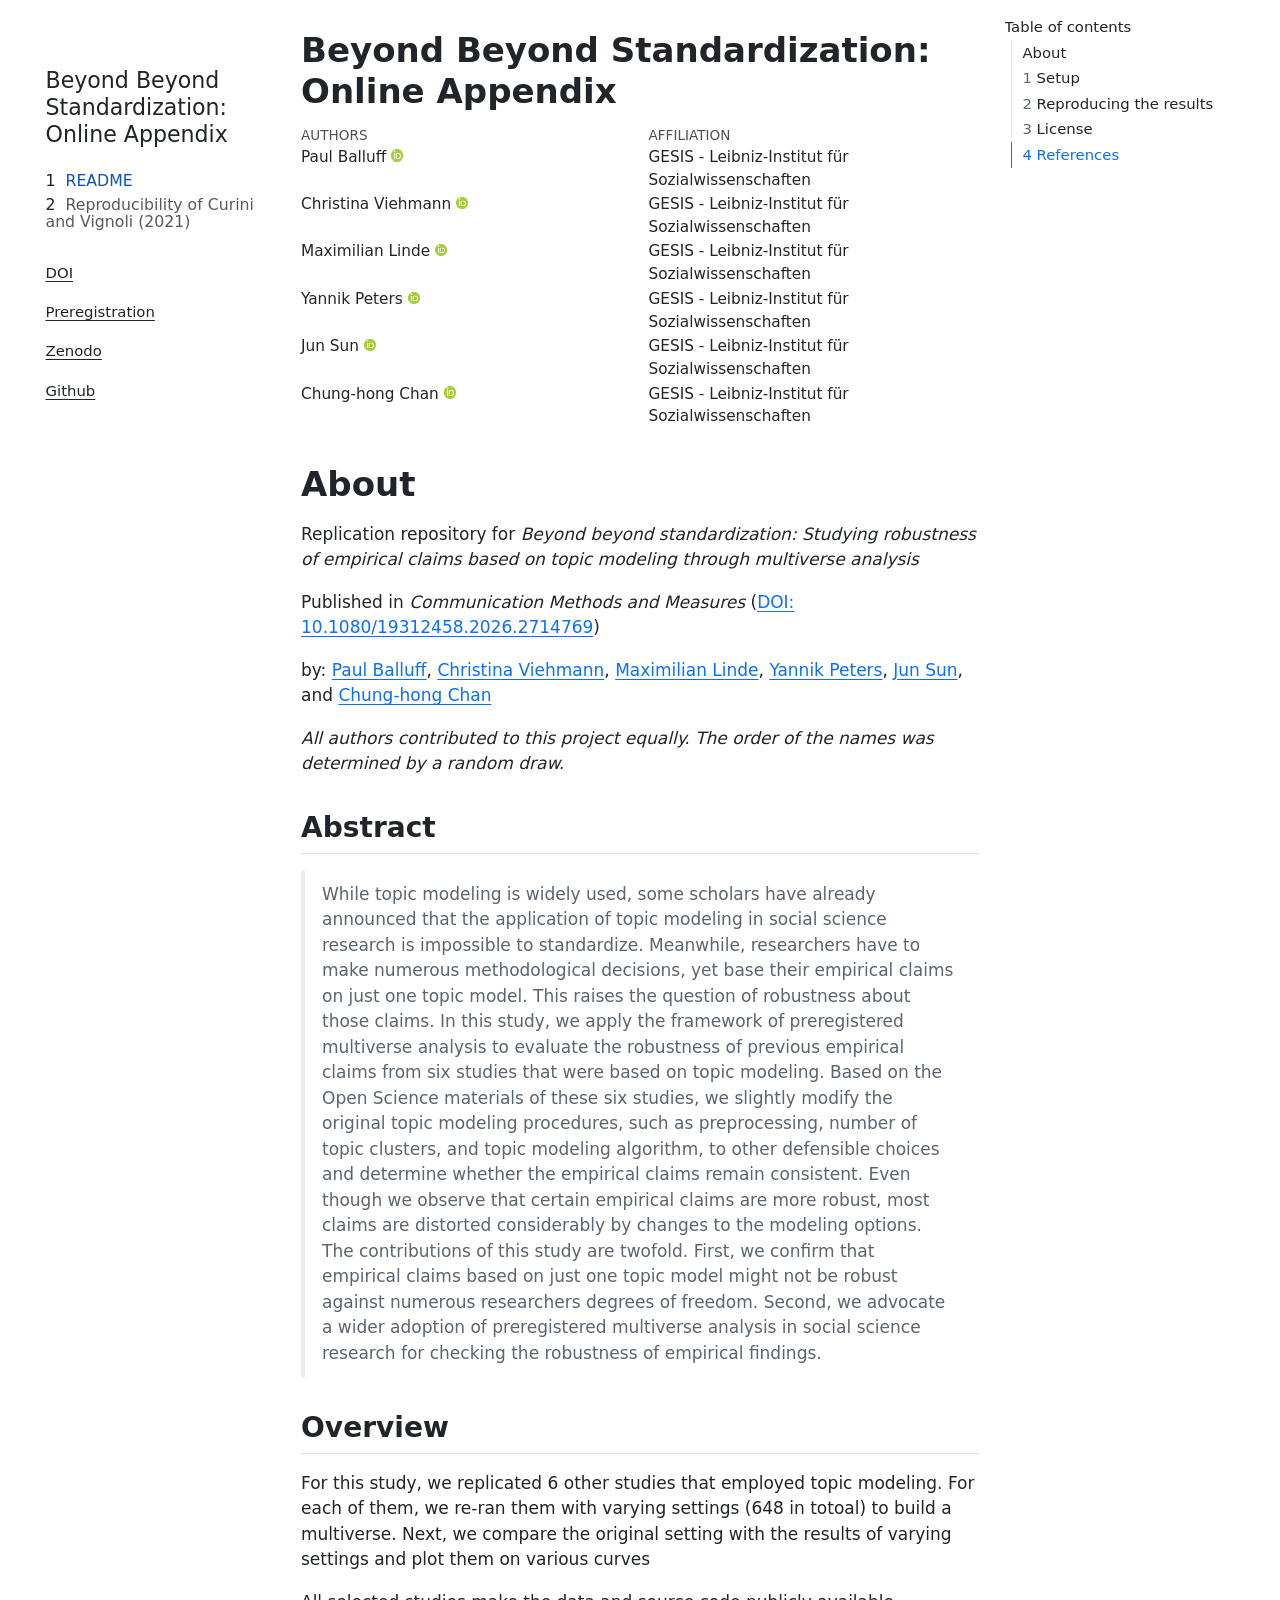
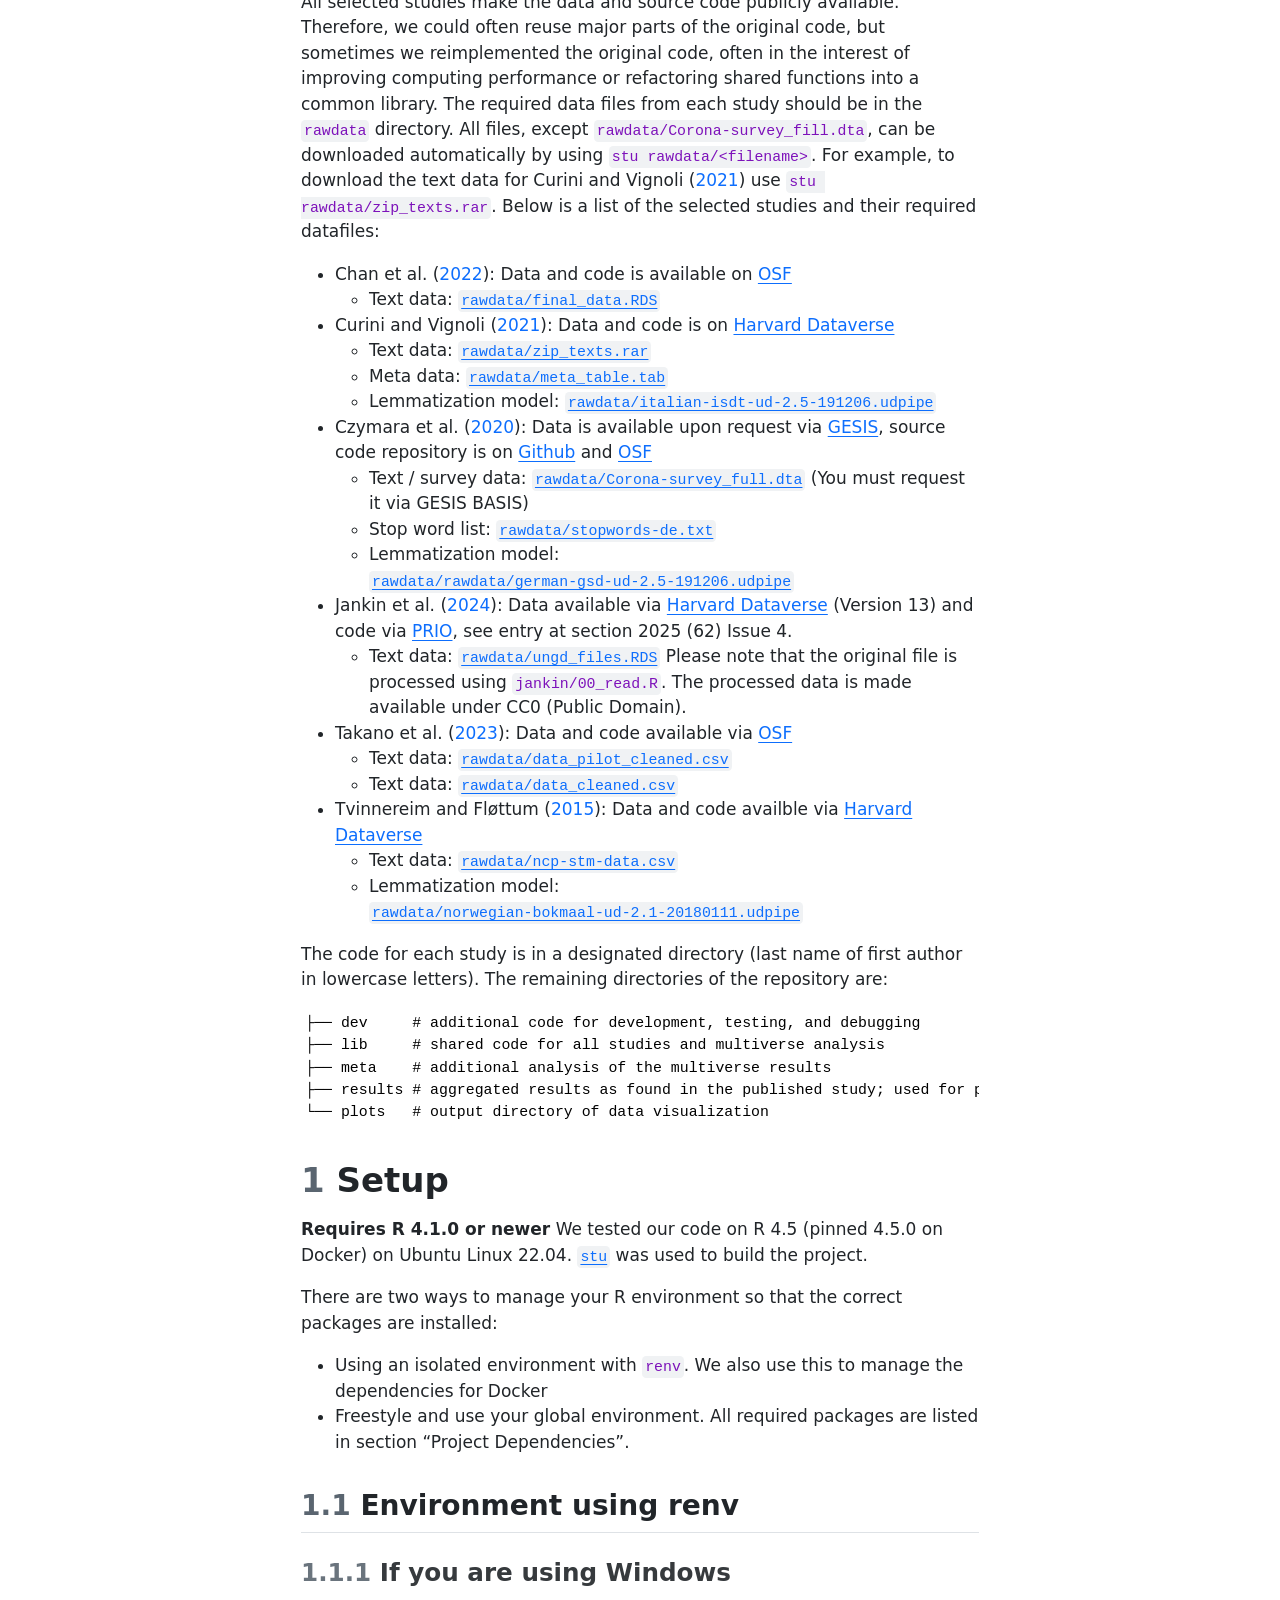
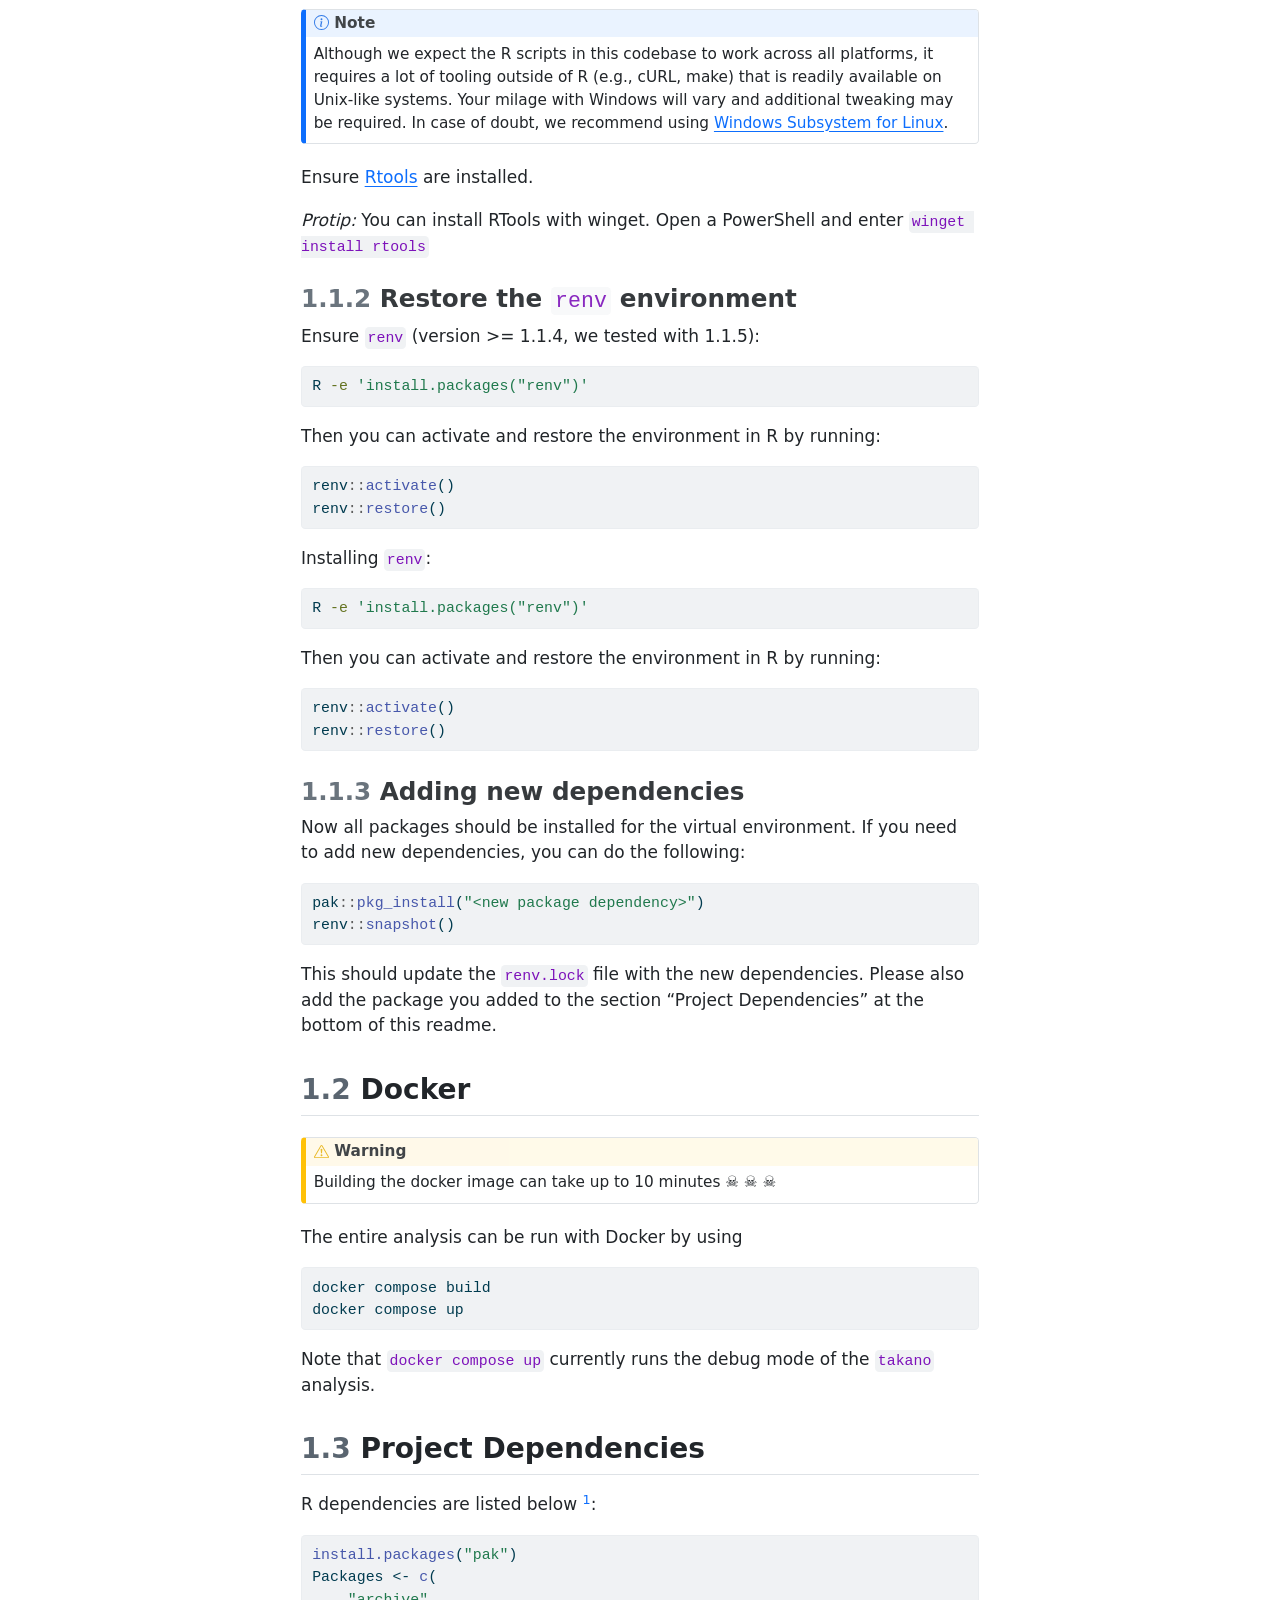
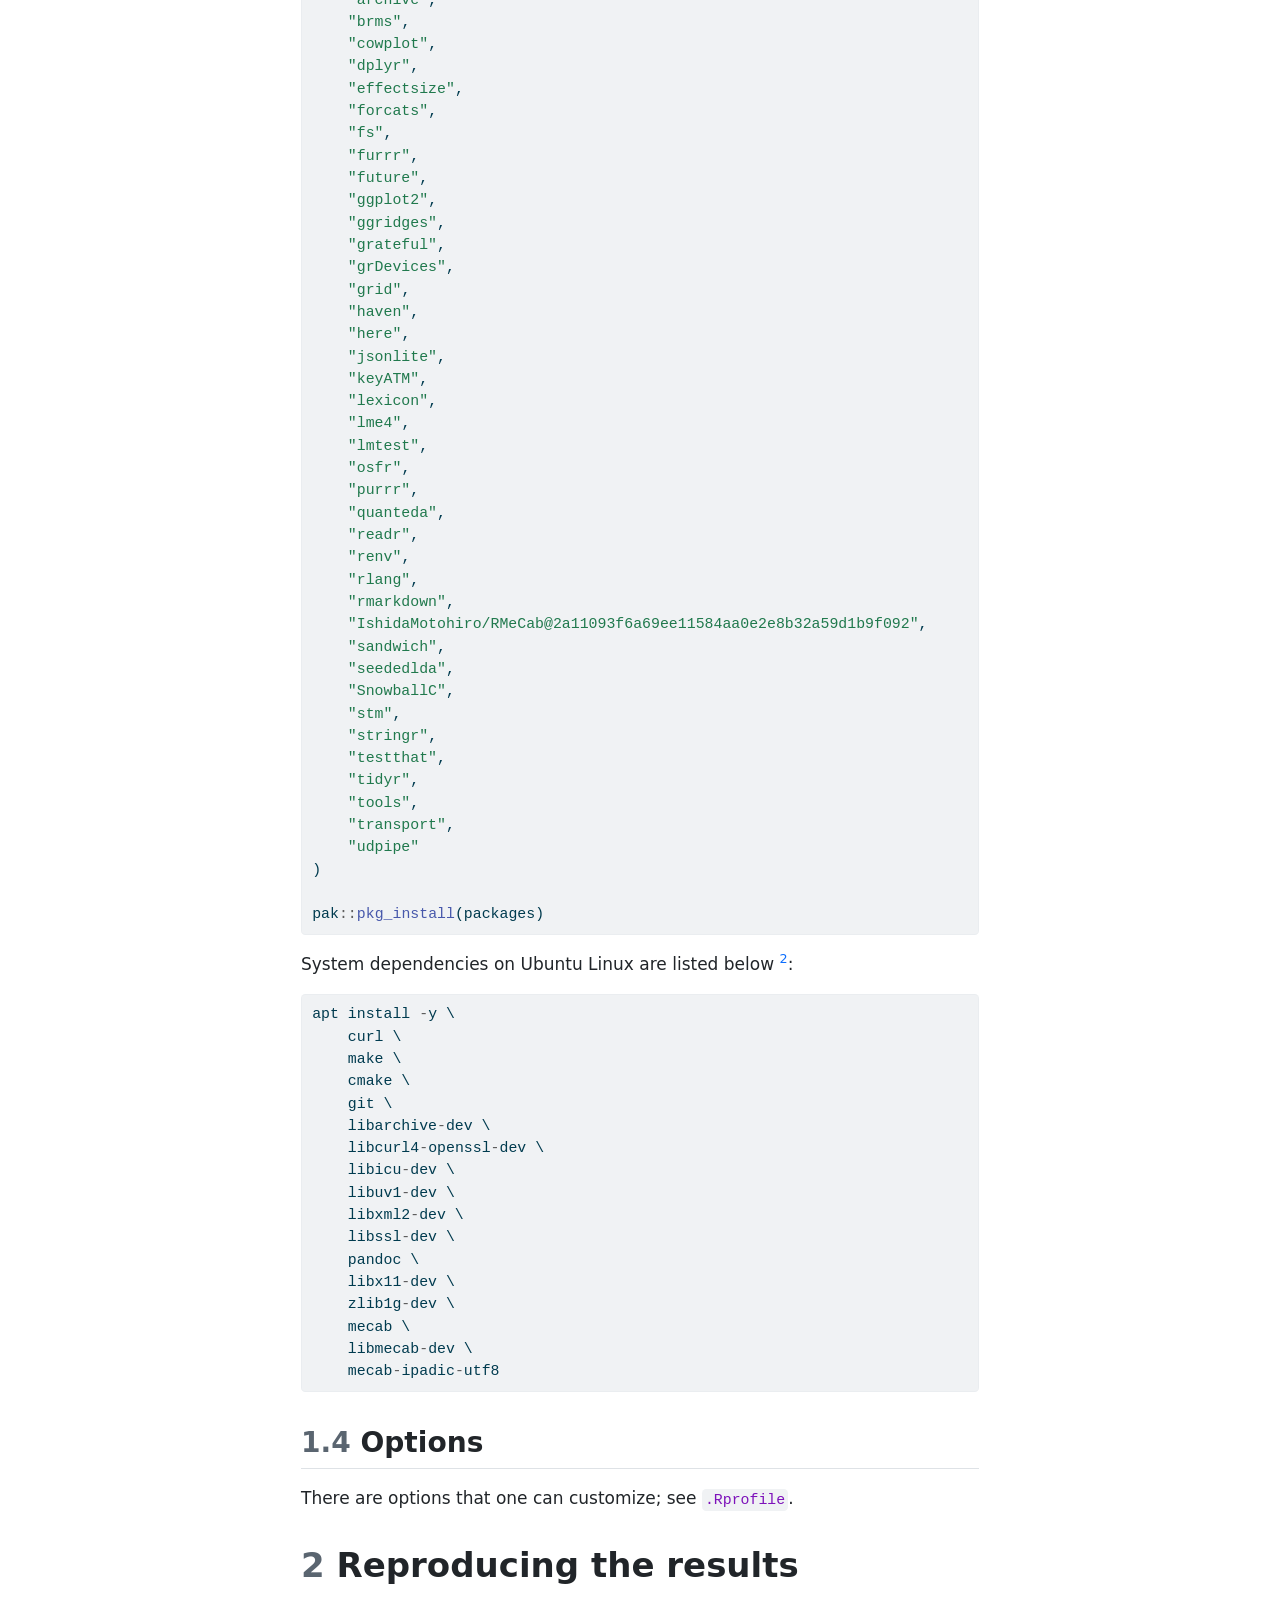
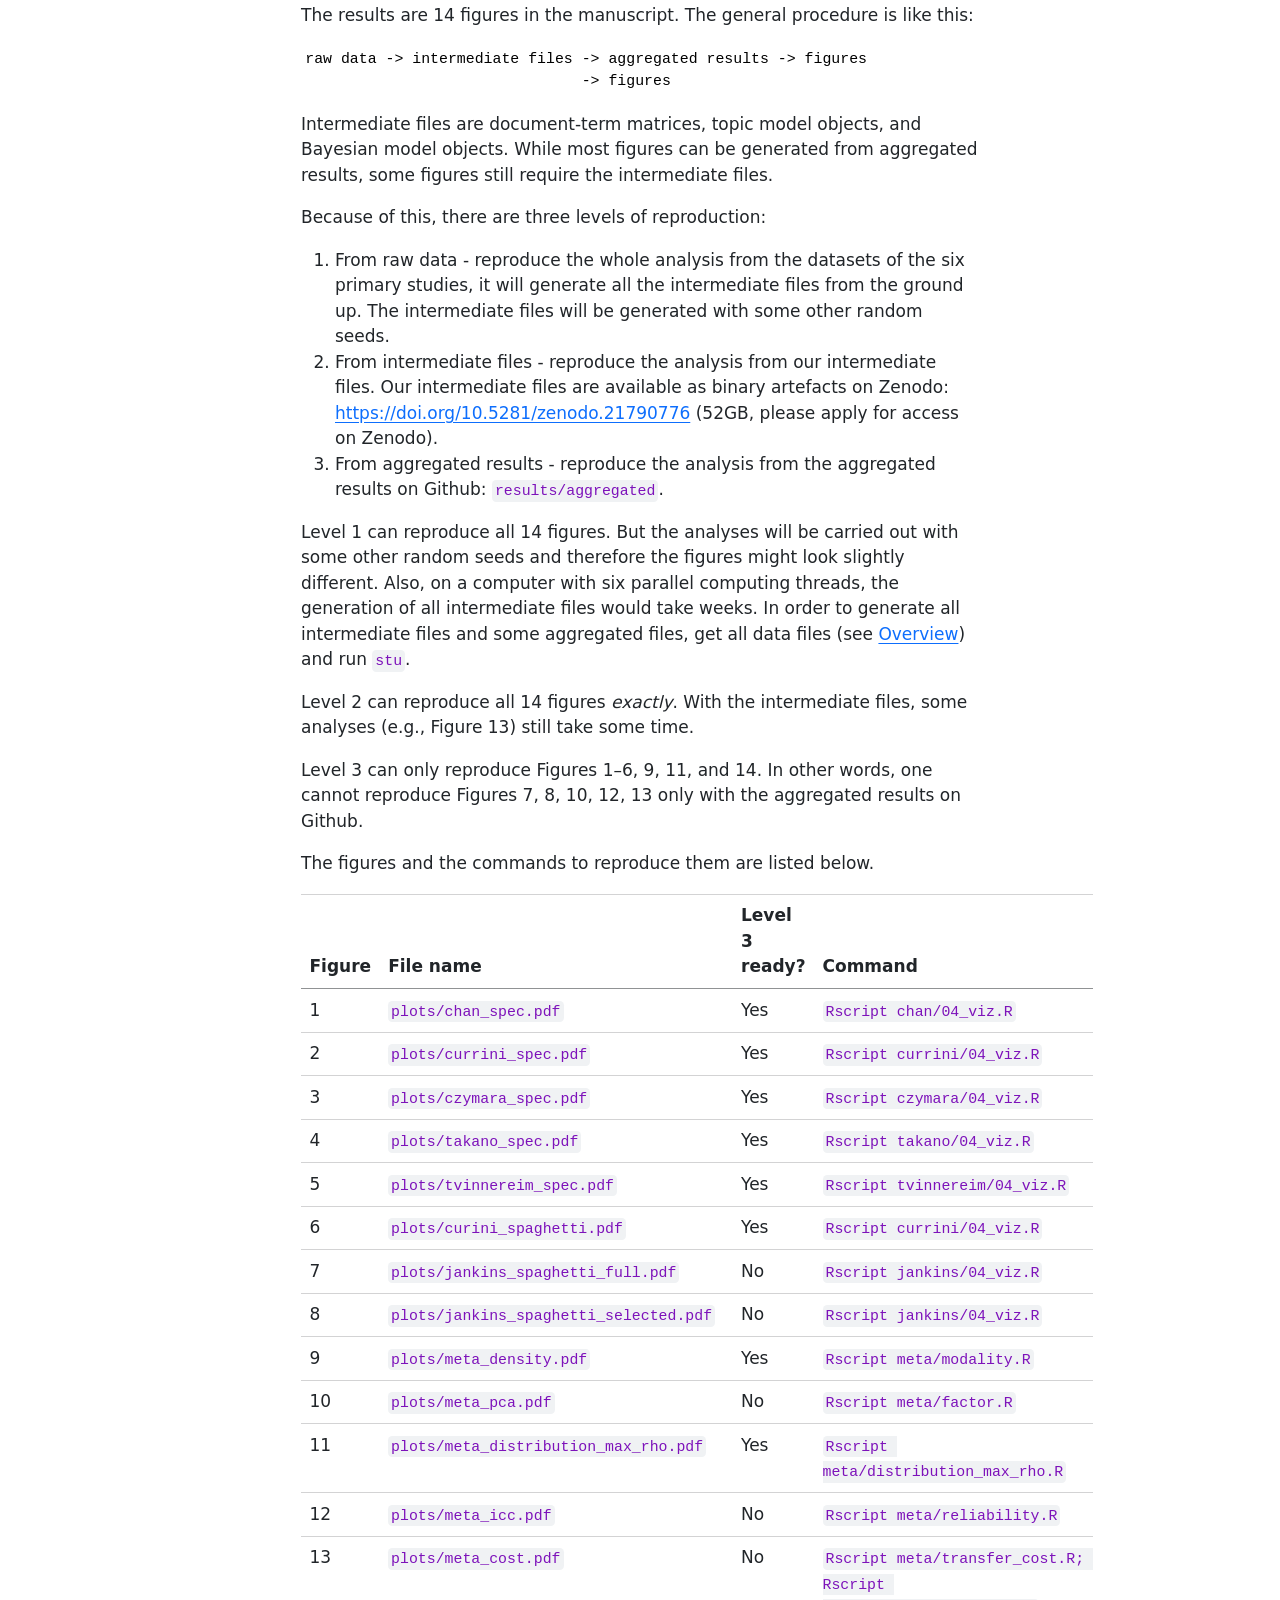
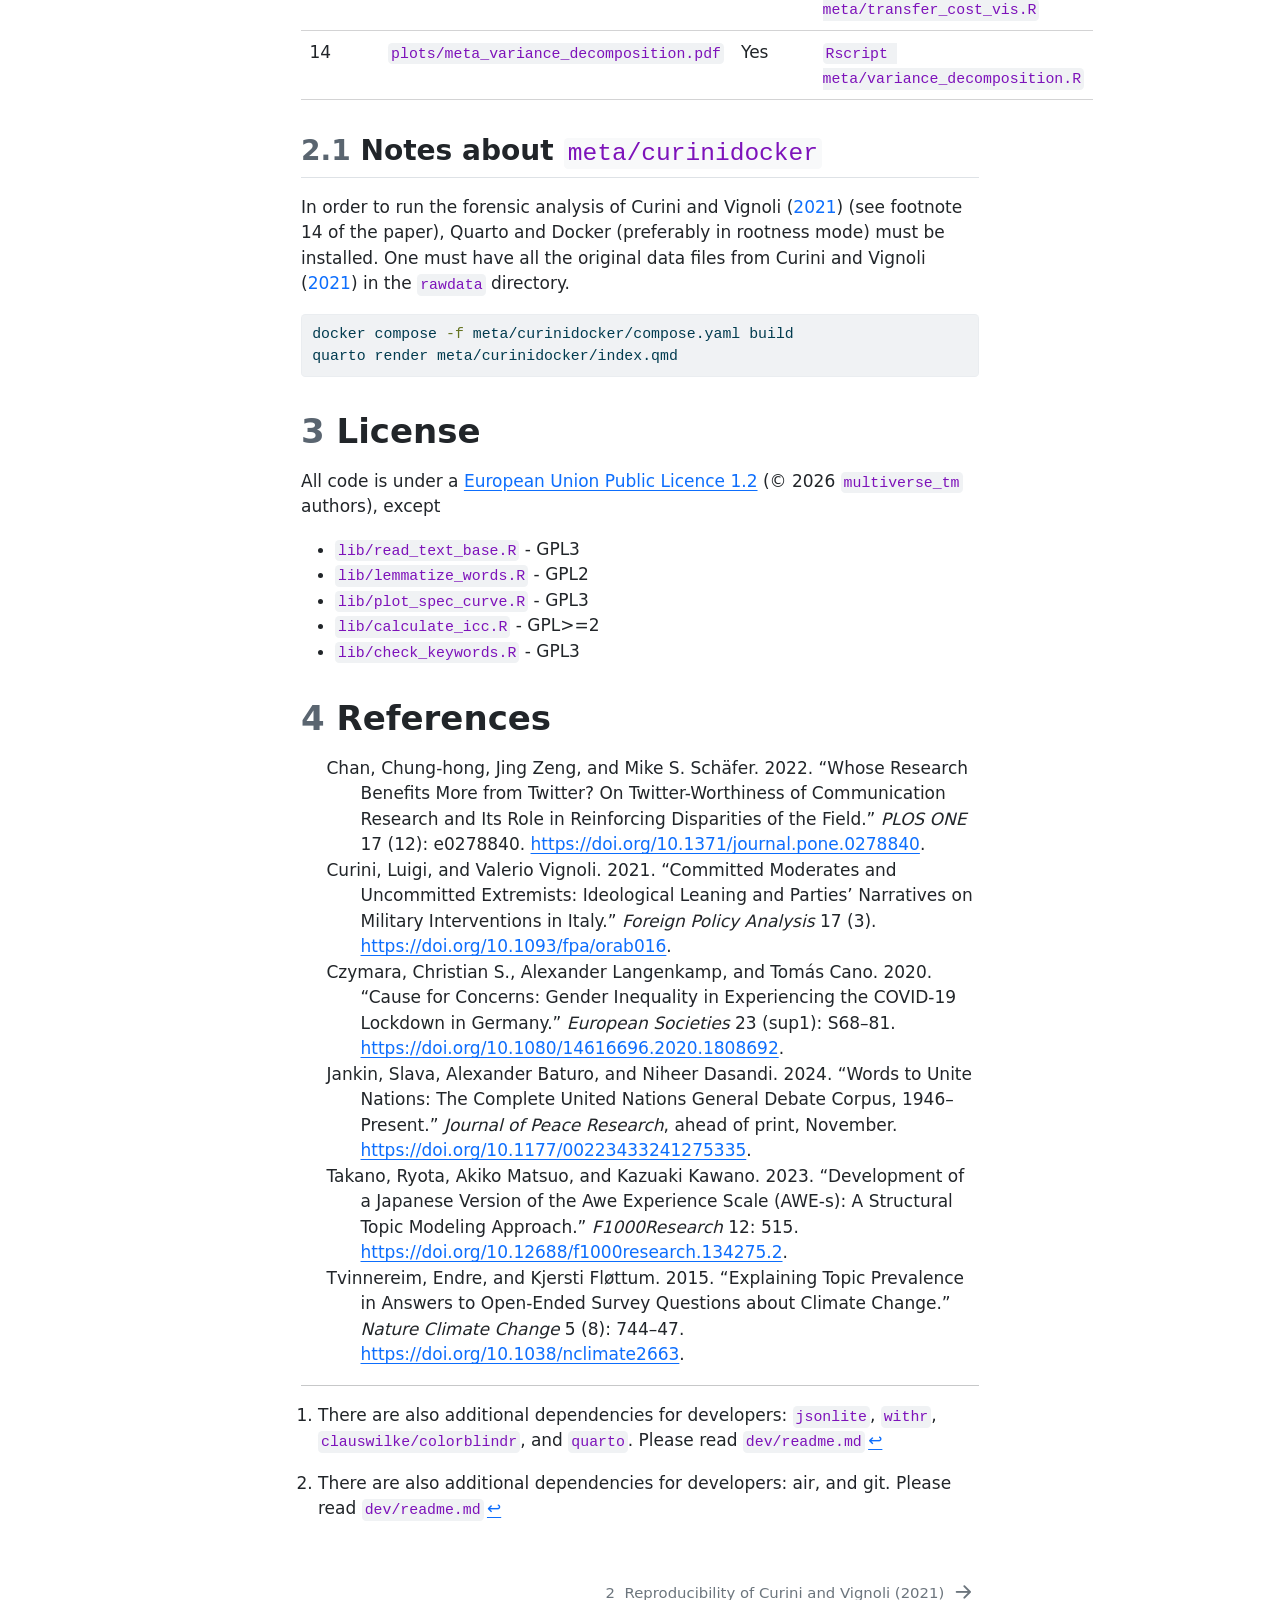
==== commit 14e21e1a: "Built site for gh-pages" ====
--- a/index.html
+++ b/index.html
@@ -229,7 +229,7 @@
 
 <div class="quarto-title-meta-author">
   <div class="quarto-title-meta-heading">Authors</div>
-  <div class="quarto-title-meta-heading">Affiliations</div>
+  <div class="quarto-title-meta-heading">Affiliation</div>
   
     <div class="quarto-title-meta-contents">
     <p class="author">Paul Balluff <a href="https://orcid.org/0000-0001-9548-3225" class="quarto-title-author-orcid"> <img src="[data-uri]"></a></p>
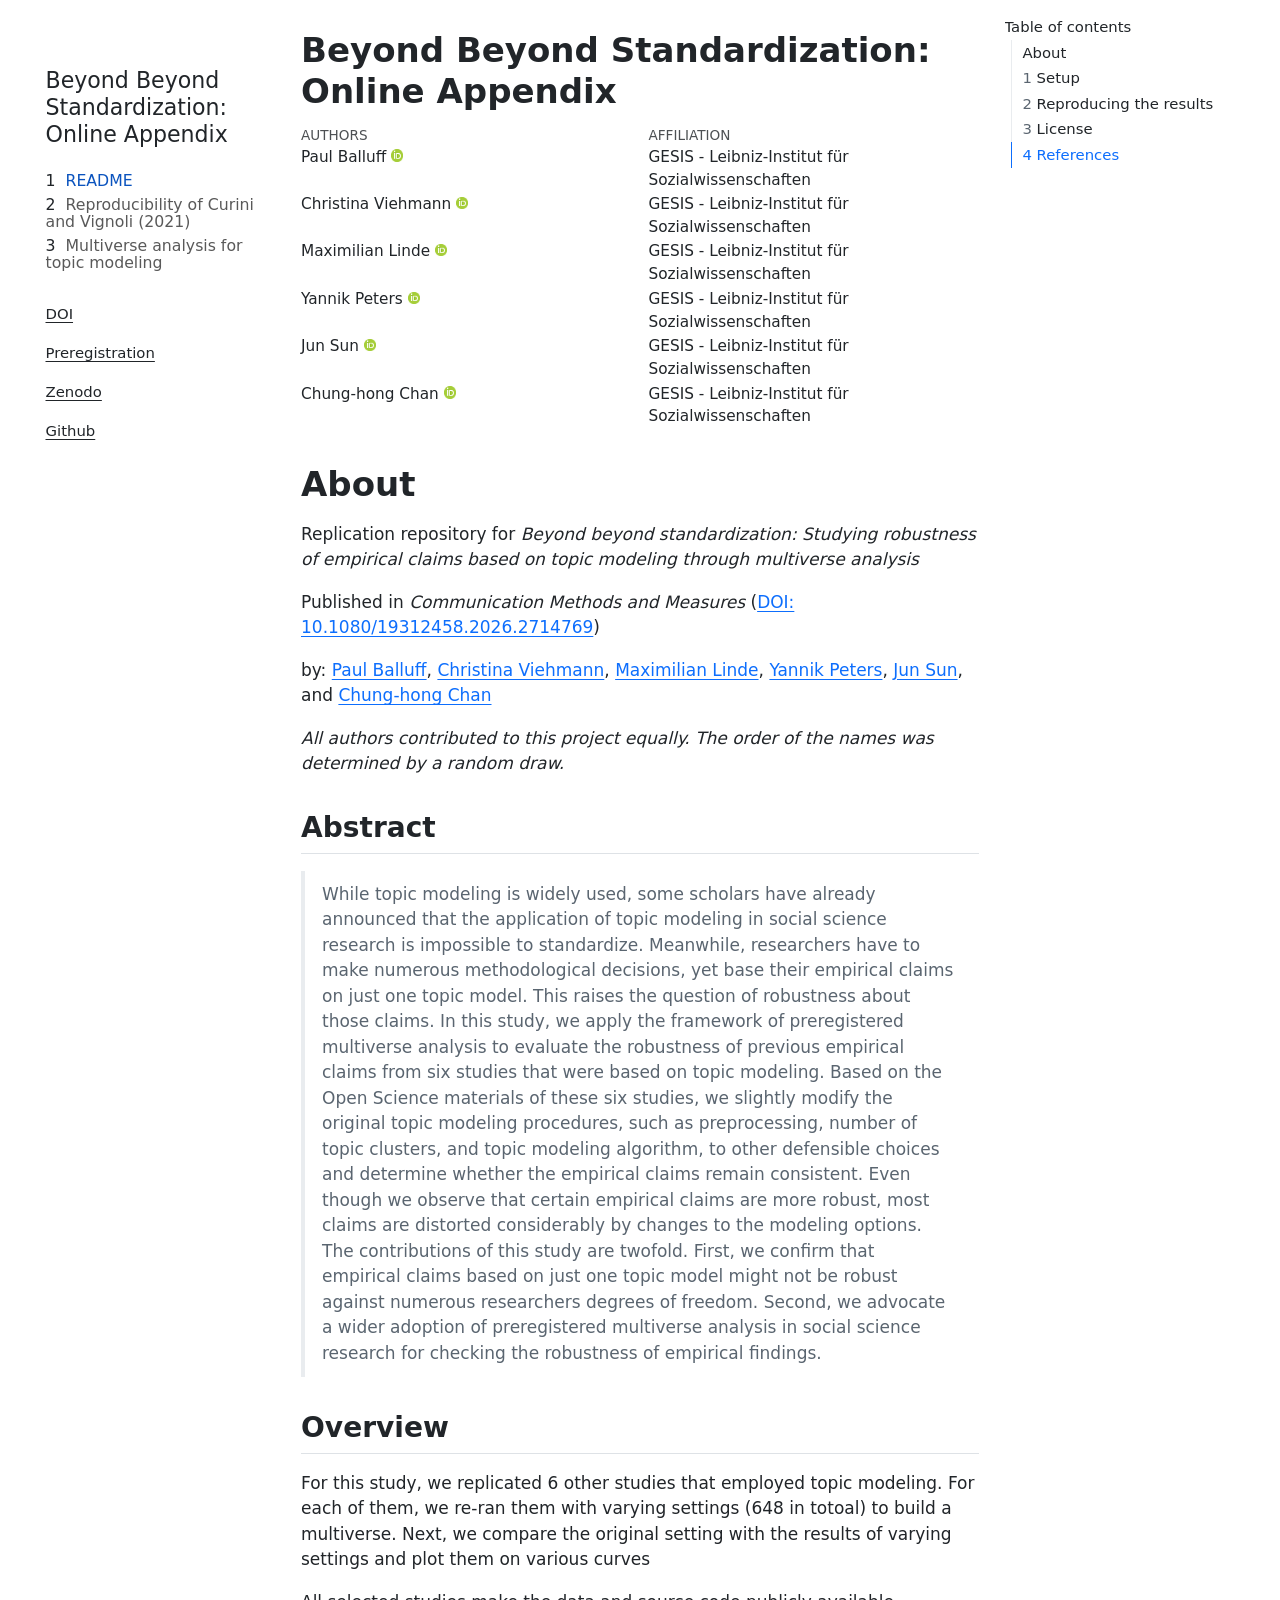
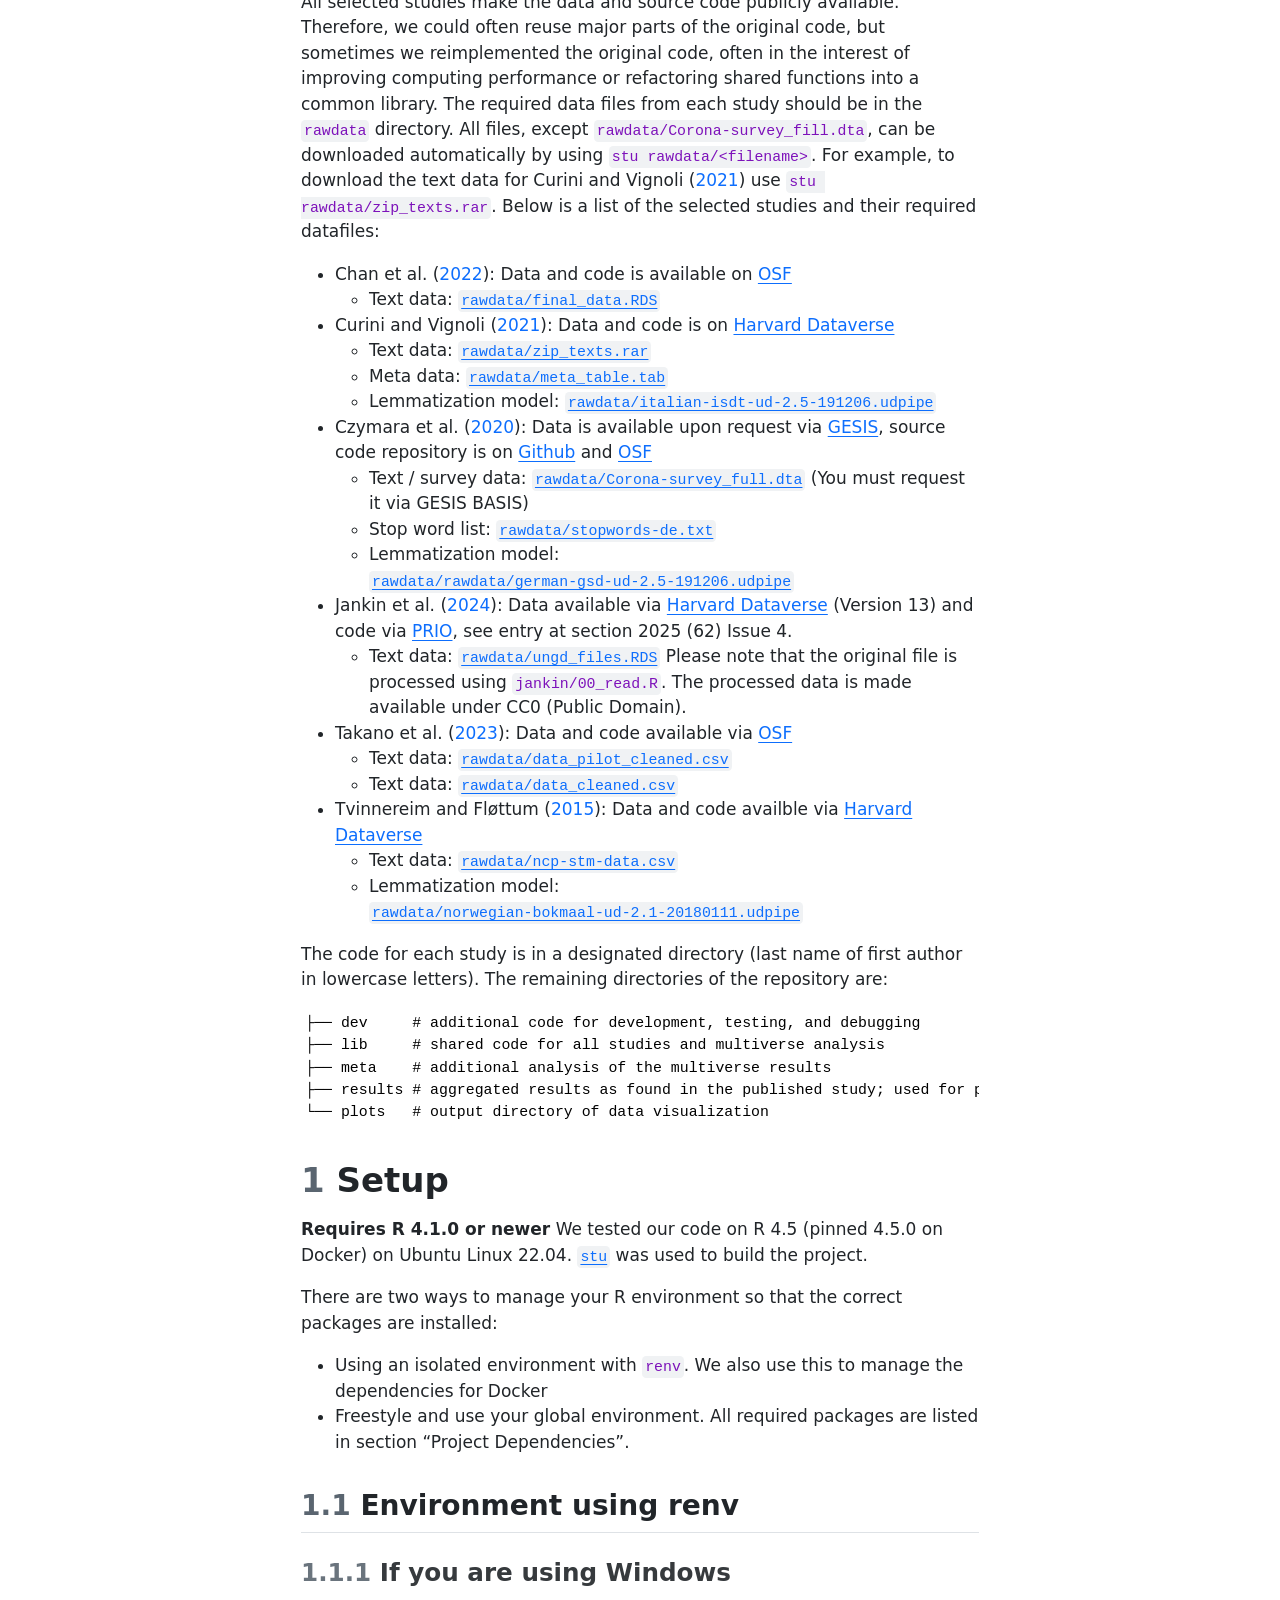
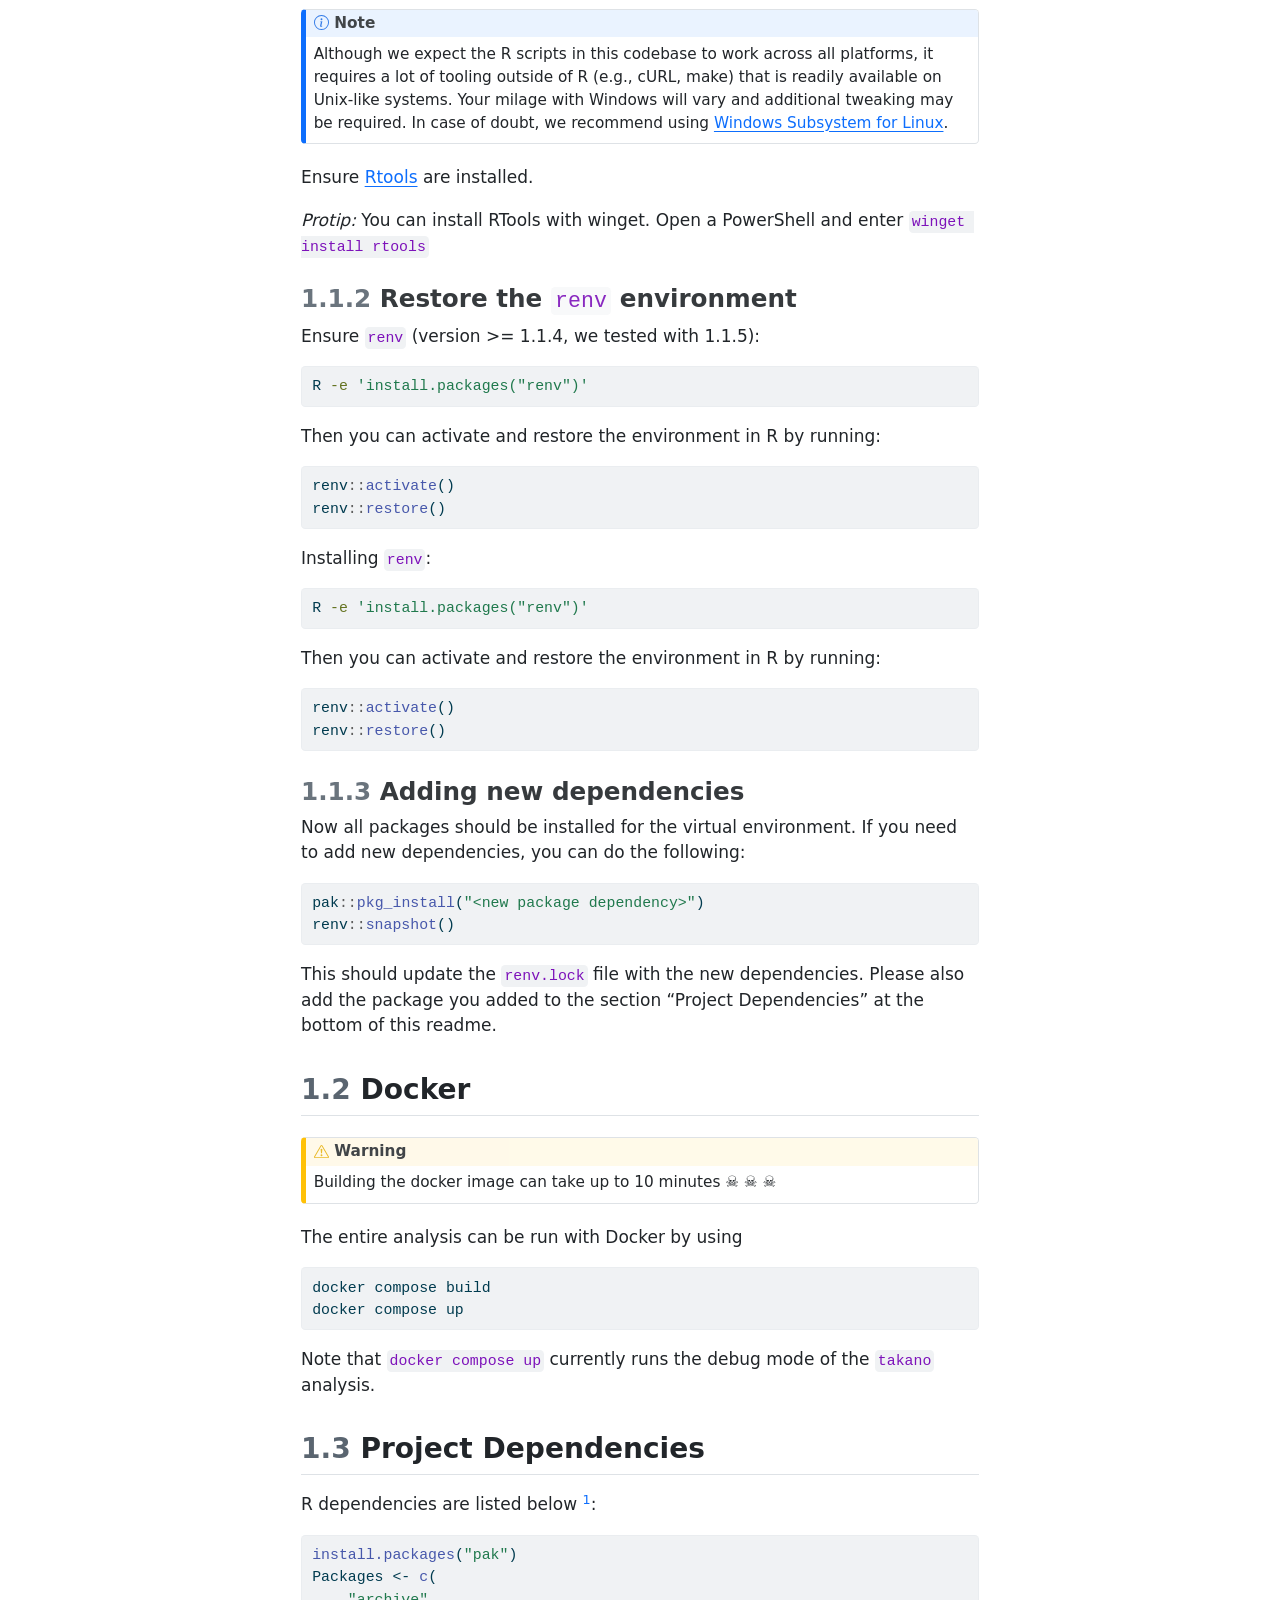
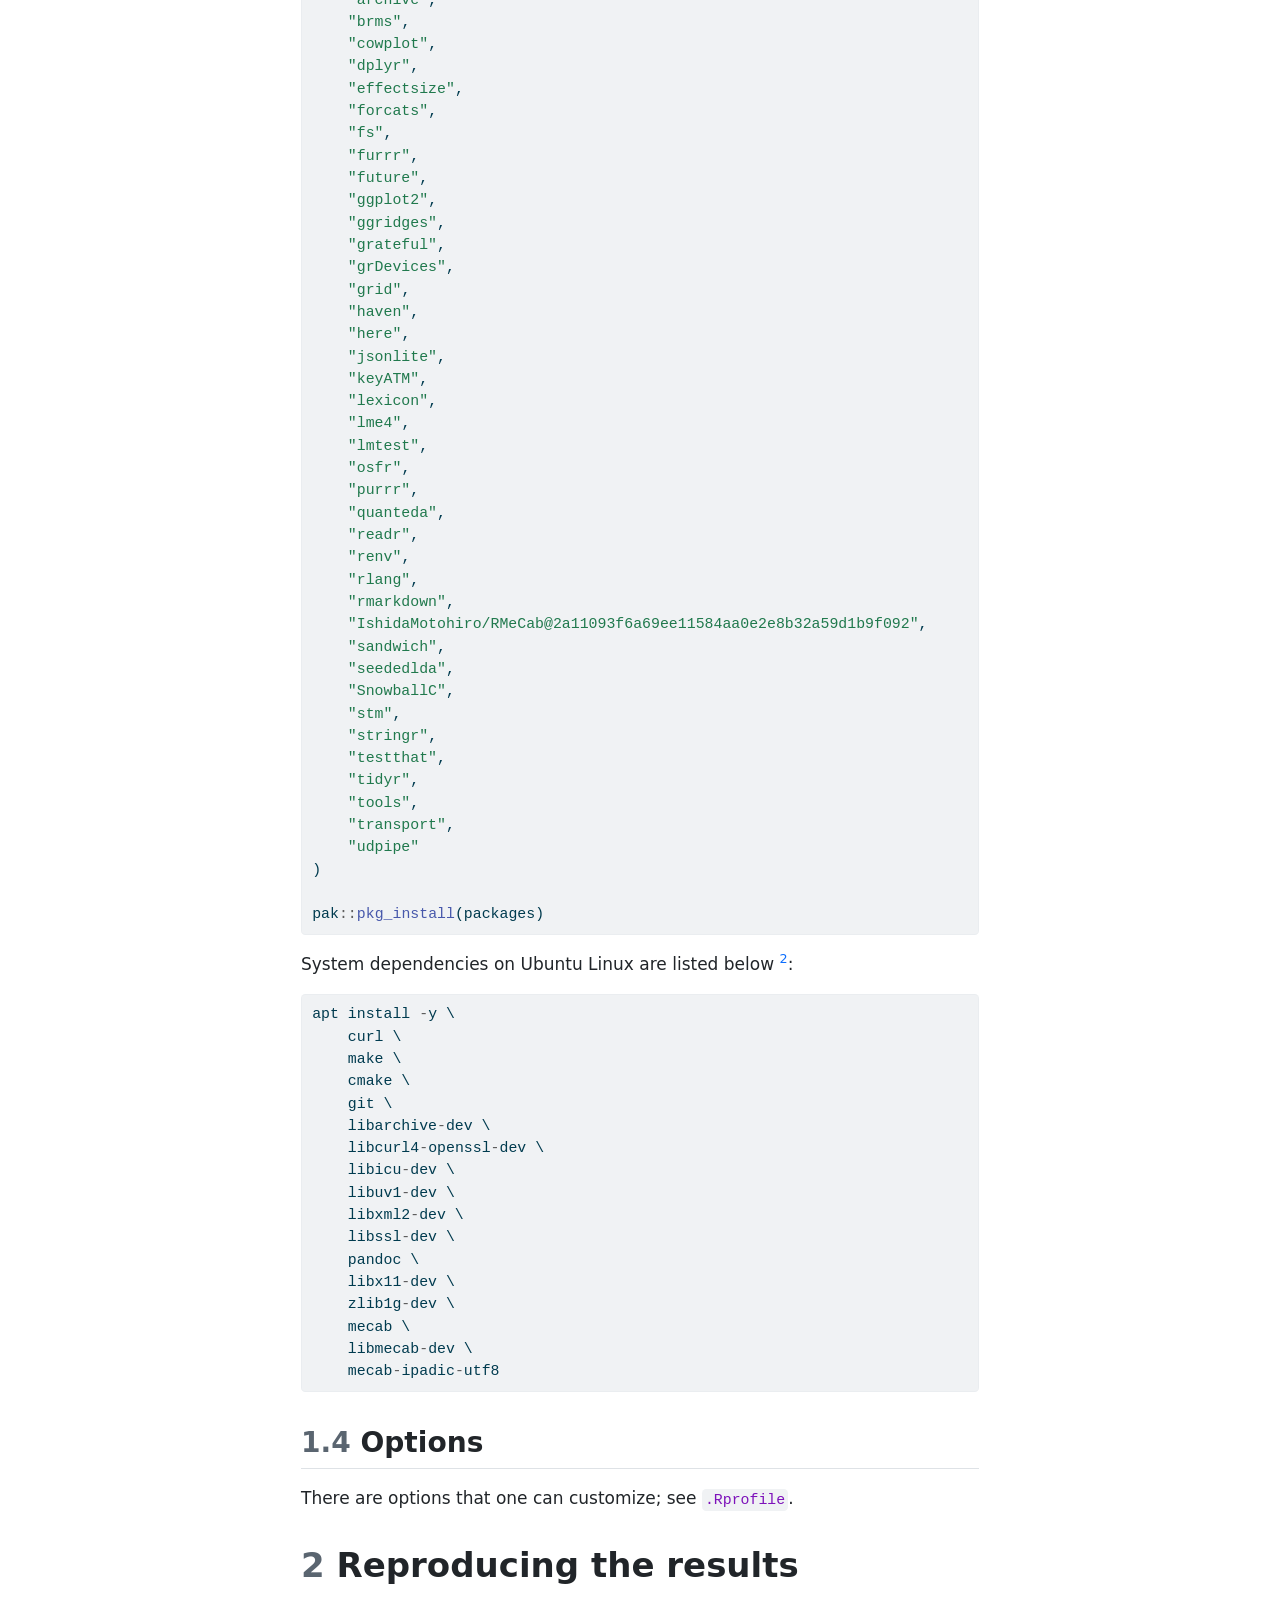
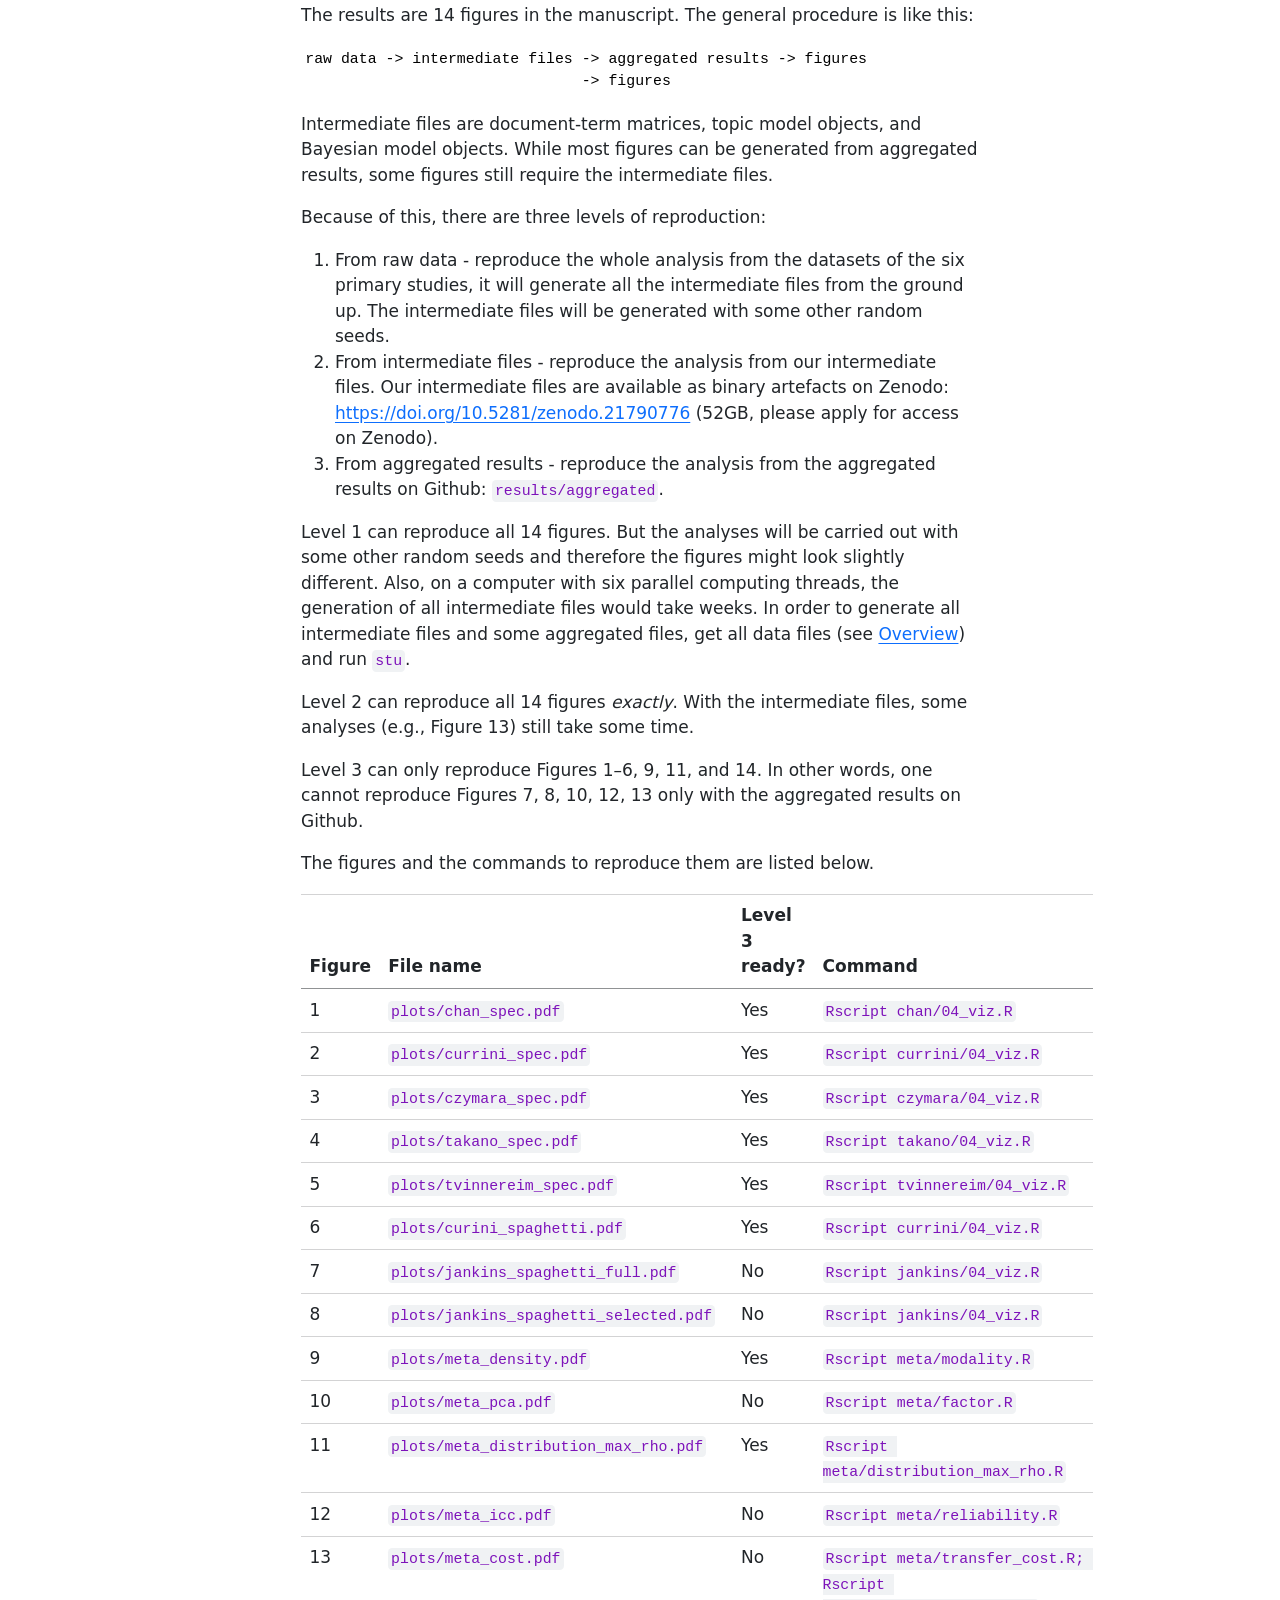
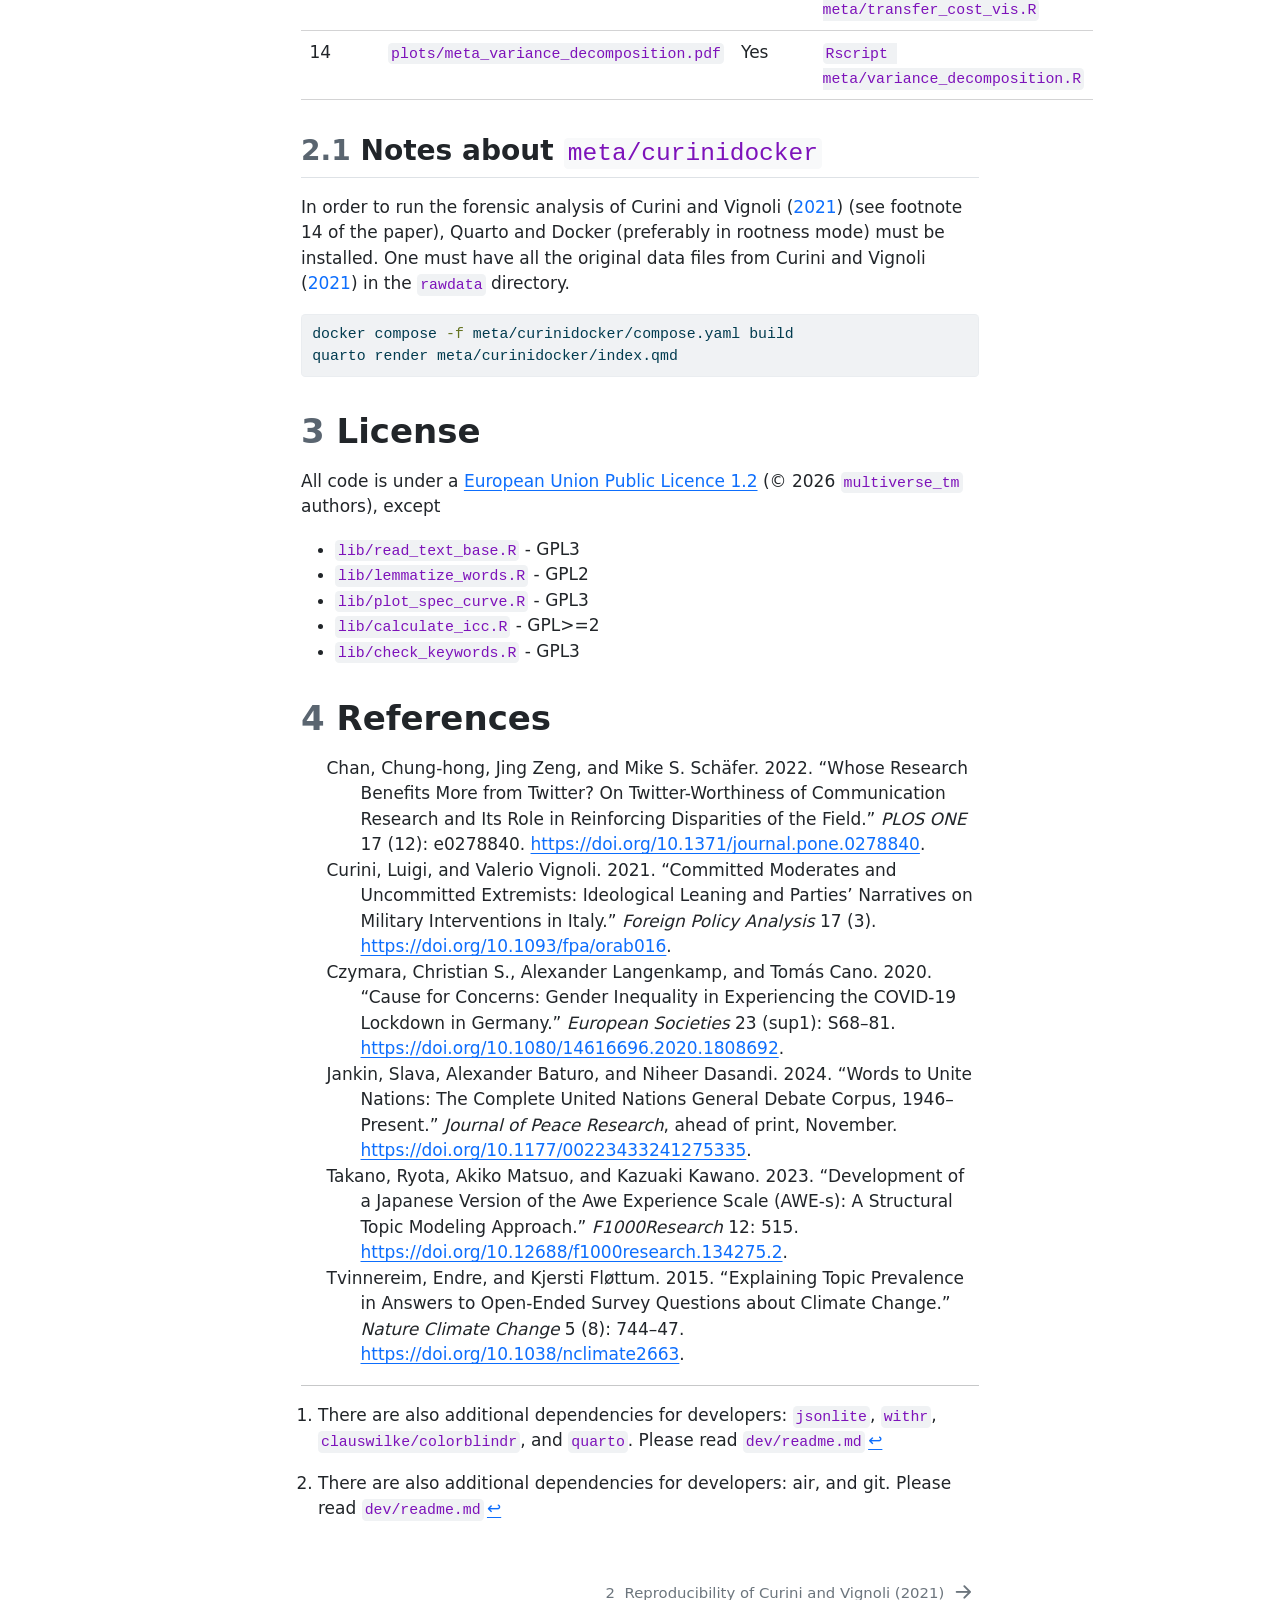
==== commit 9aa124d3: "Built site for gh-pages" ====
--- a/index.html
+++ b/index.html
@@ -175,6 +175,12 @@
   <div class="sidebar-item-container"> 
   <a href="./meta/curinidocker/index.html" class="sidebar-item-text sidebar-link">
  <span class="menu-text"><span class="chapter-number">2</span>&nbsp; <span class="chapter-title">Reproducibility of Curini and Vignoli (2021)</span></span></a>
+  </div>
+</li>
+        <li class="sidebar-item">
+  <div class="sidebar-item-container"> 
+  <a href="./meta/guides.html" class="sidebar-item-text sidebar-link">
+ <span class="menu-text"><span class="chapter-number">3</span>&nbsp; <span class="chapter-title">Multiverse analysis for topic modeling</span></span></a>
   </div>
 </li>
     </ul>
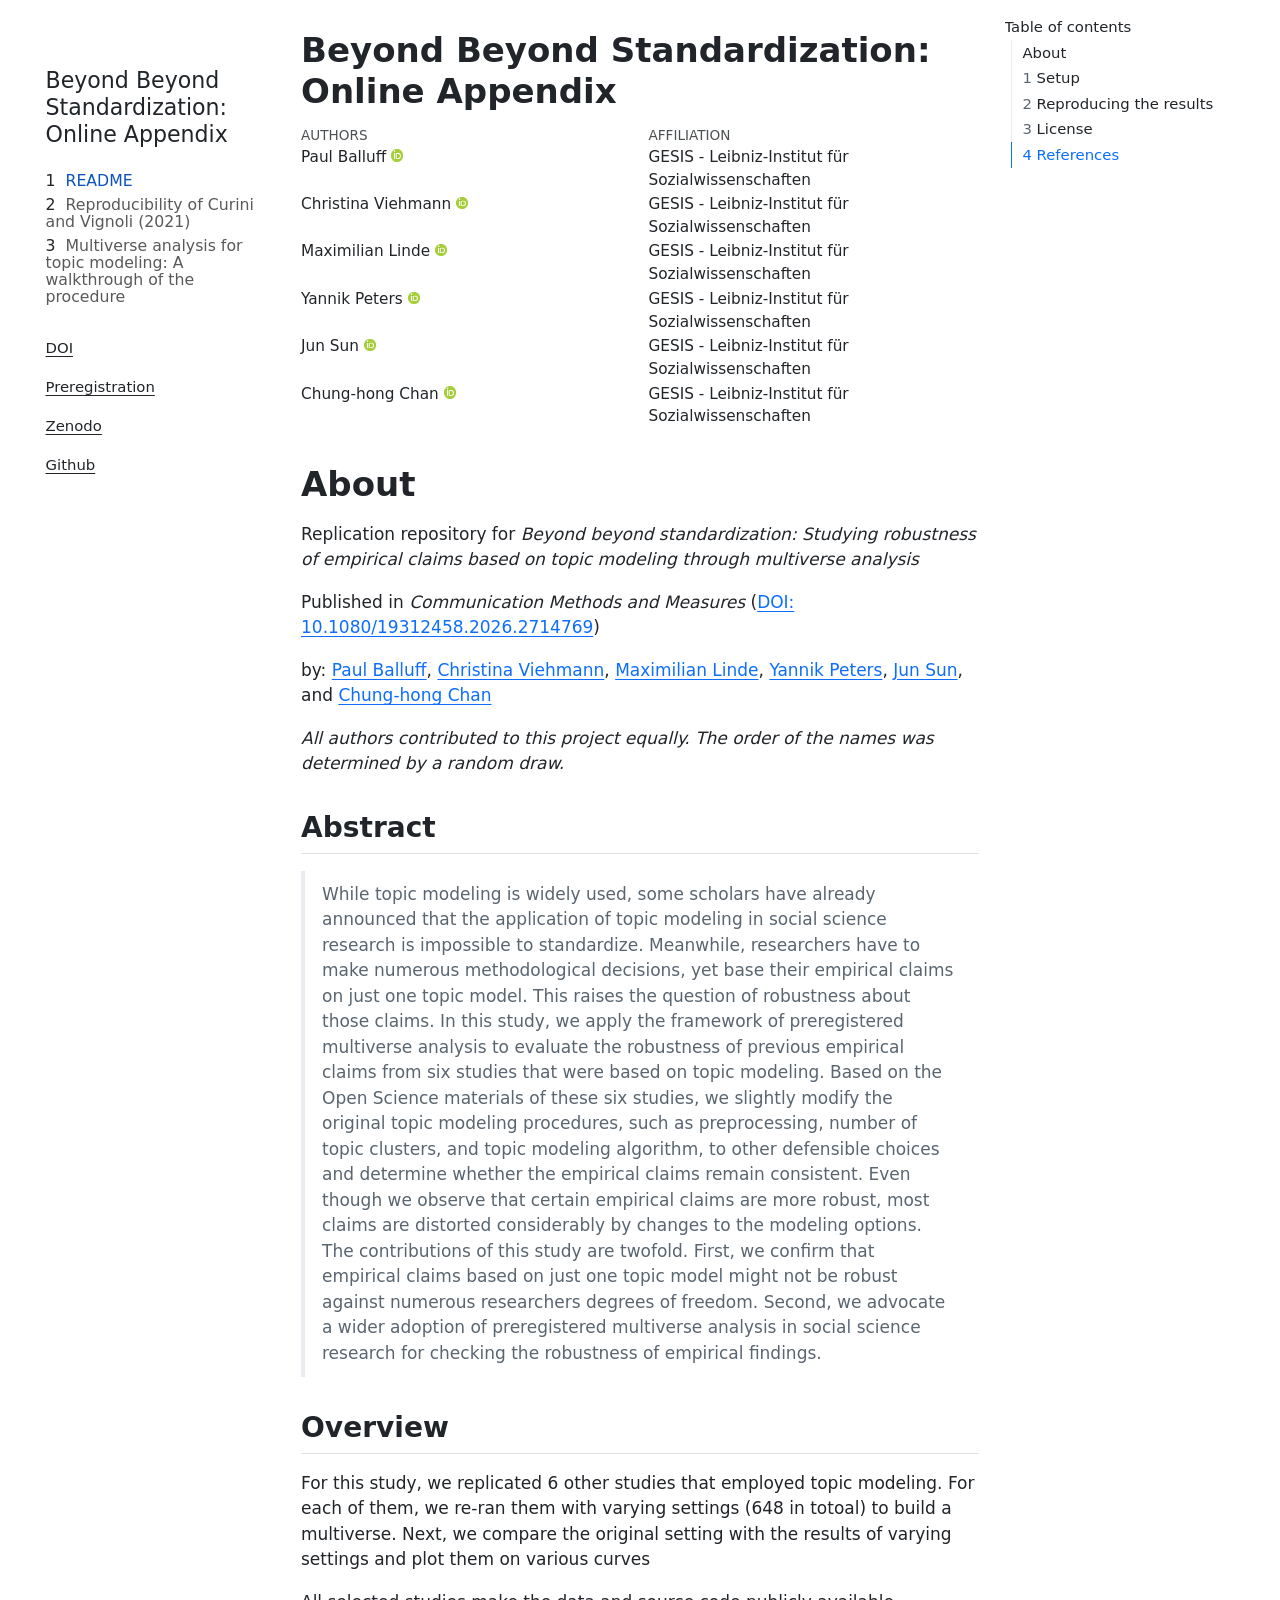
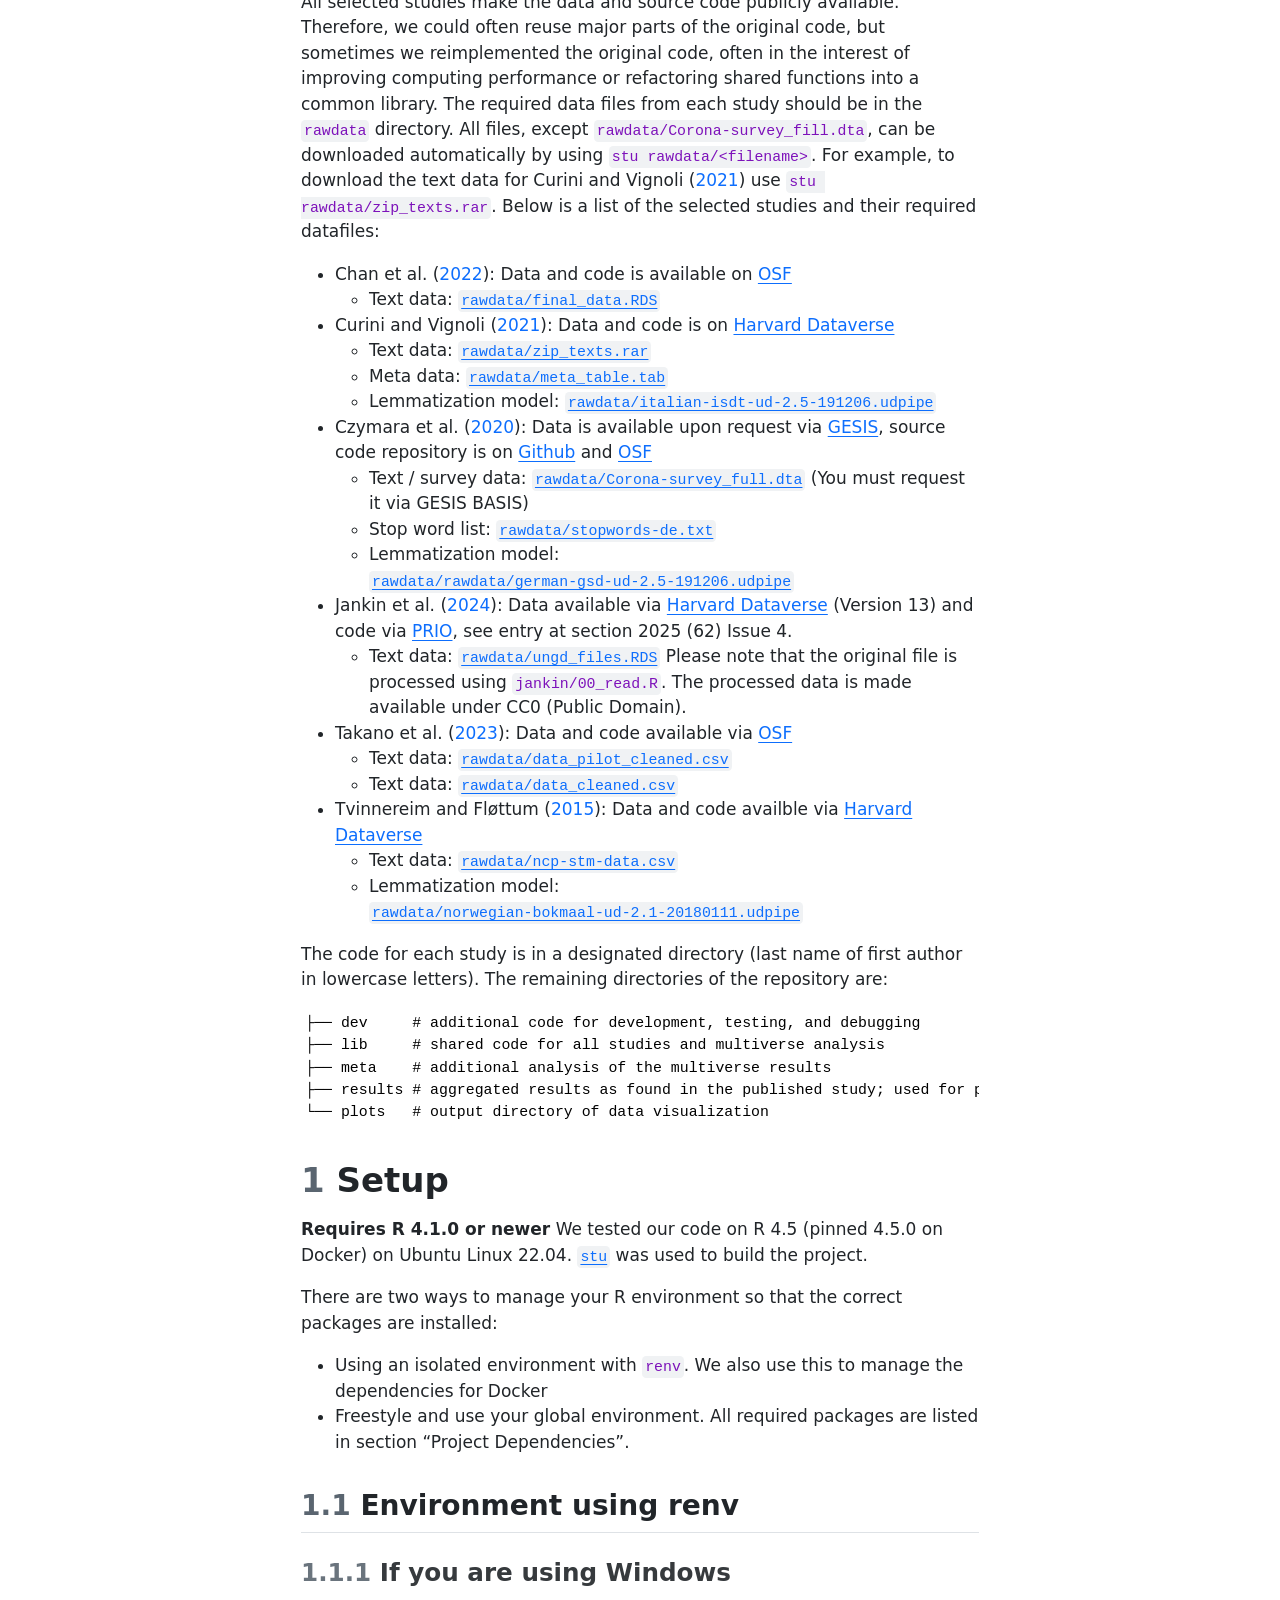
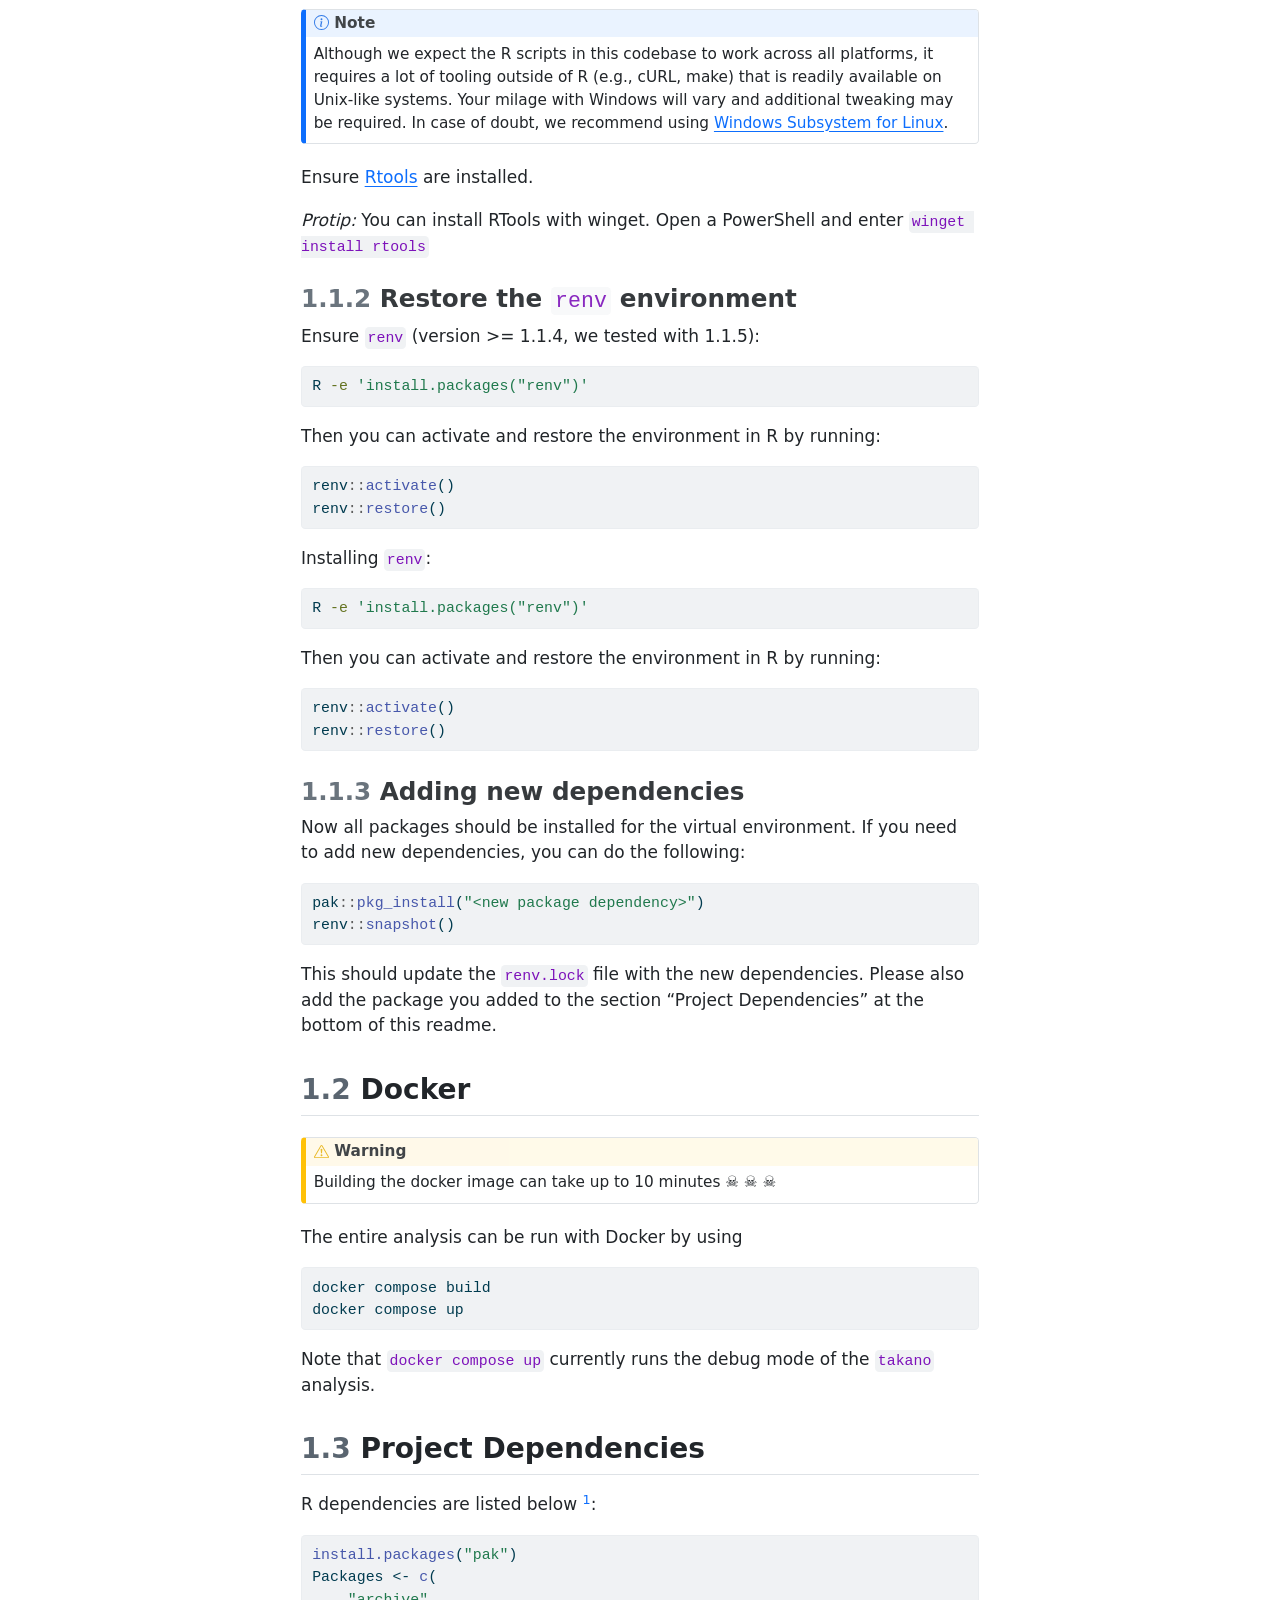
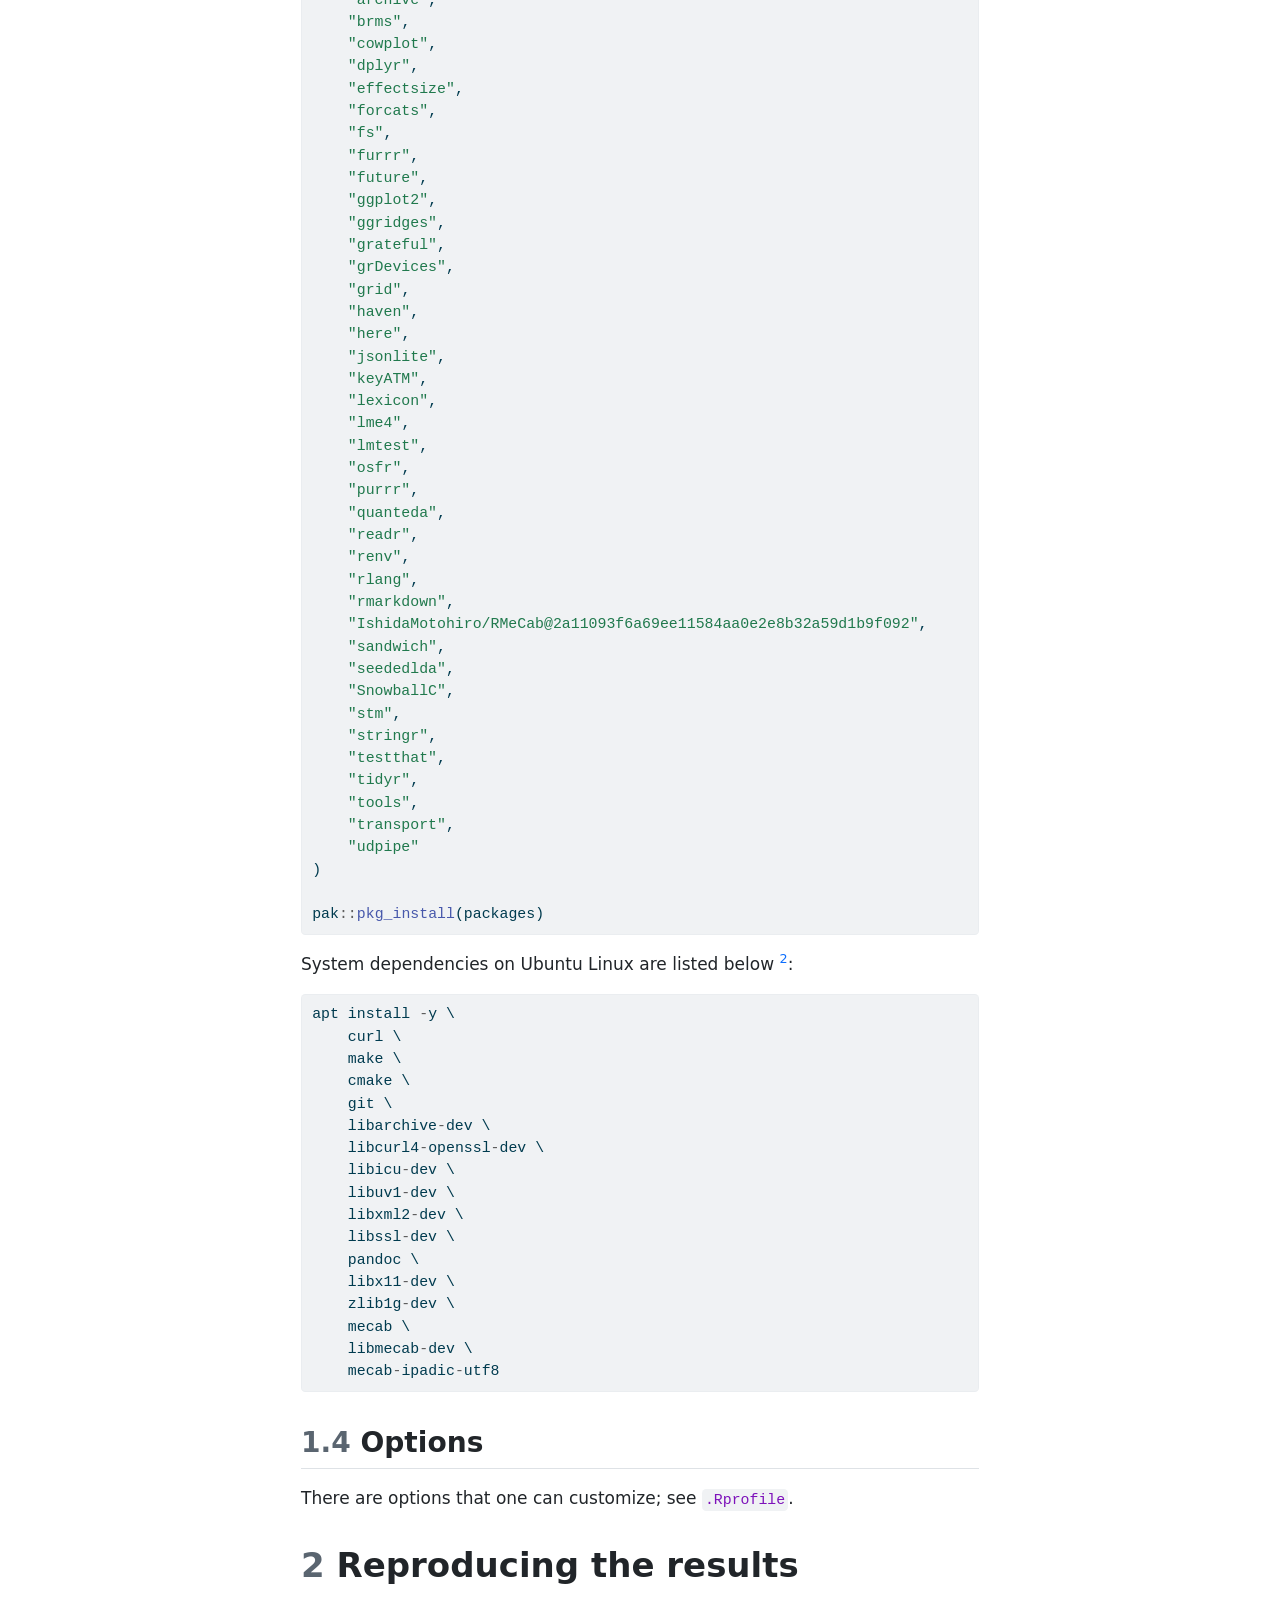
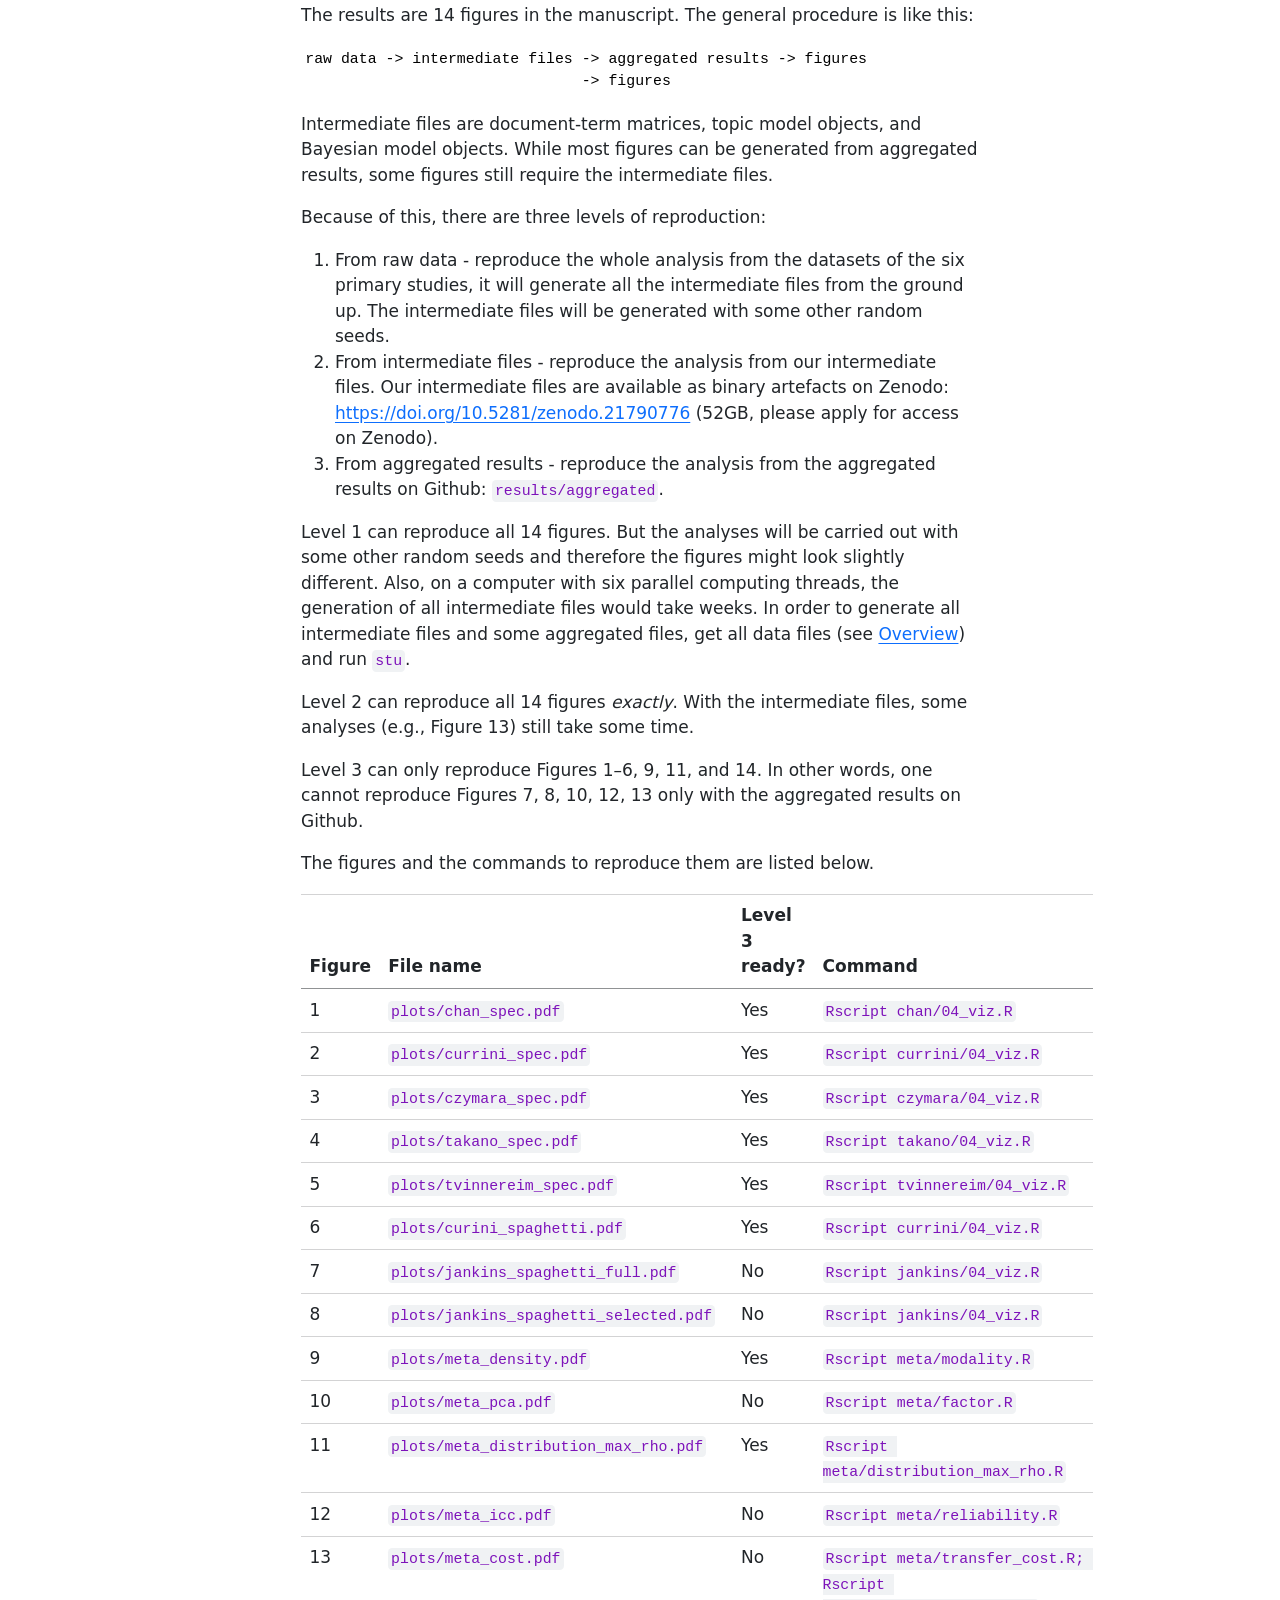
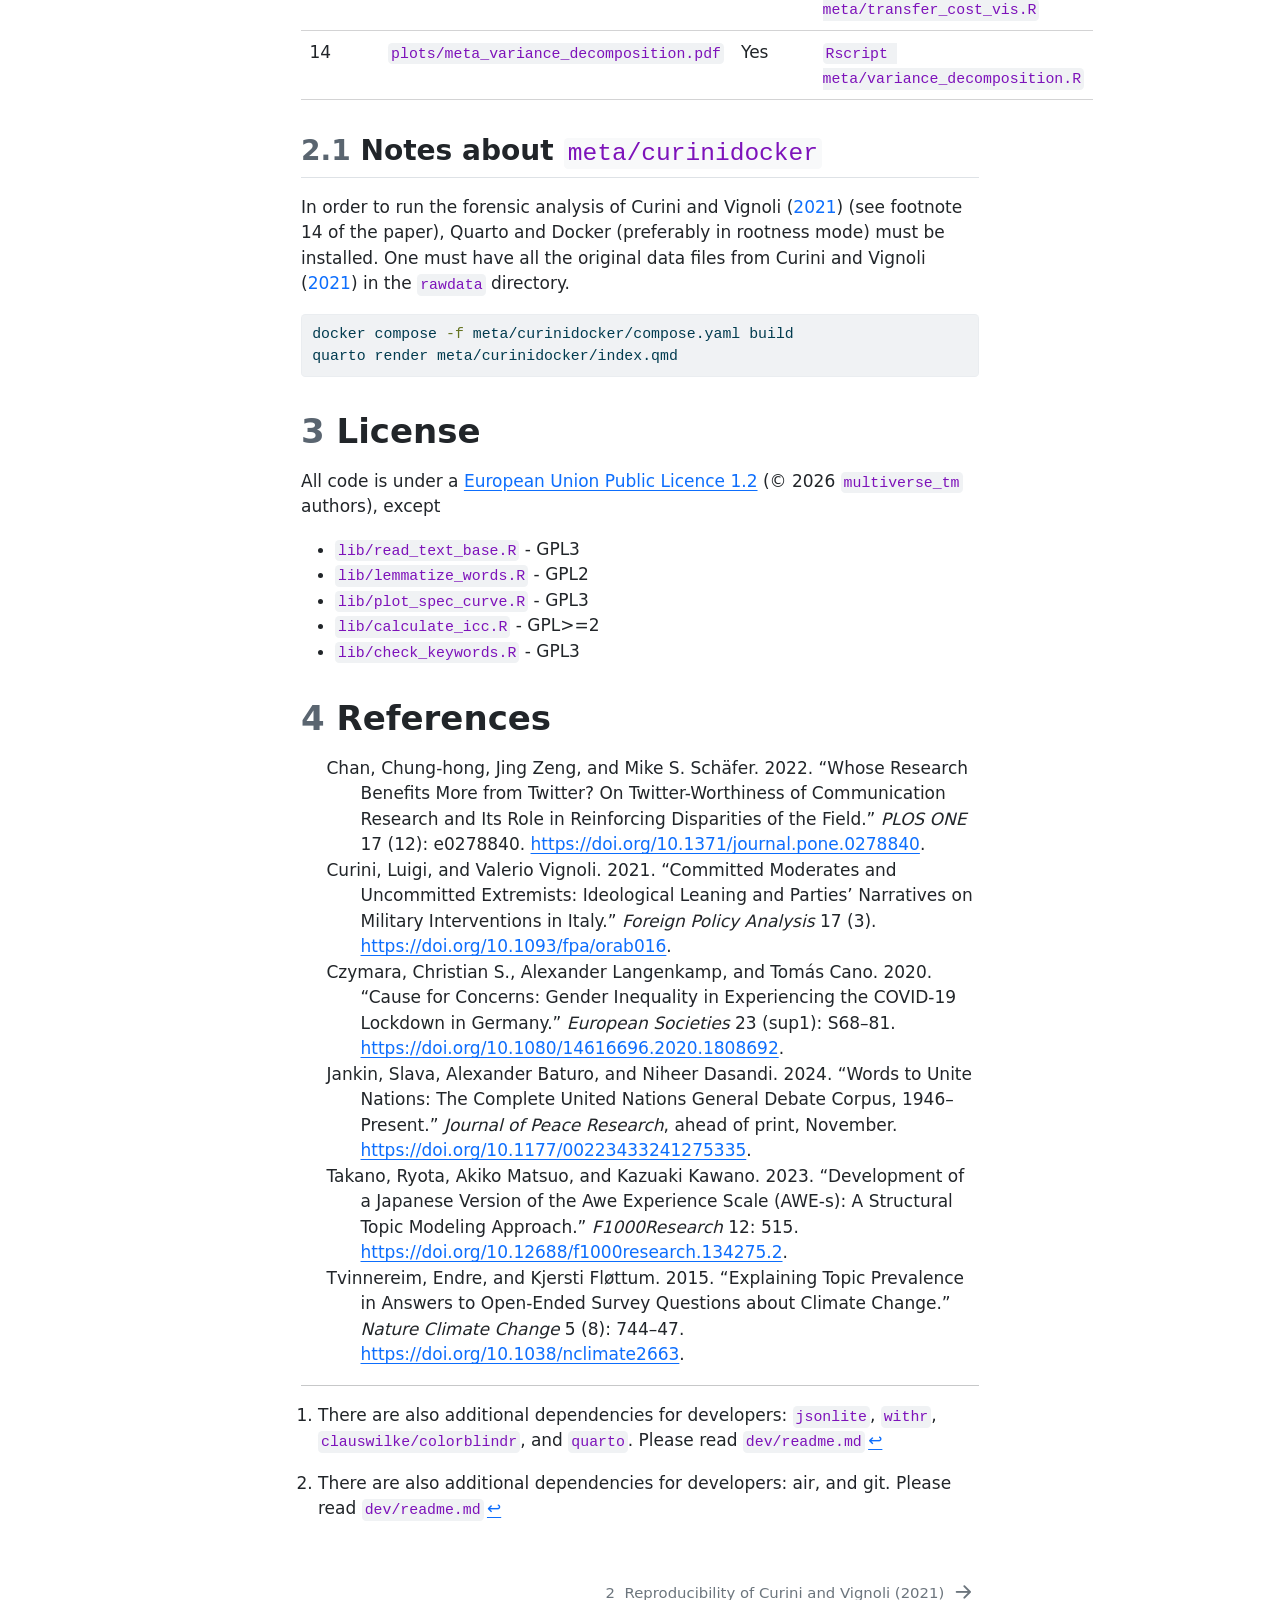
==== commit 1b4aa963: "Built site for gh-pages" ====
--- a/index.html
+++ b/index.html
@@ -180,7 +180,7 @@
         <li class="sidebar-item">
   <div class="sidebar-item-container"> 
   <a href="./meta/guides.html" class="sidebar-item-text sidebar-link">
- <span class="menu-text"><span class="chapter-number">3</span>&nbsp; <span class="chapter-title">Multiverse analysis for topic modeling</span></span></a>
+ <span class="menu-text"><span class="chapter-number">3</span>&nbsp; <span class="chapter-title">Multiverse analysis for topic modeling: A walkthrough of the procedure</span></span></a>
   </div>
 </li>
     </ul>
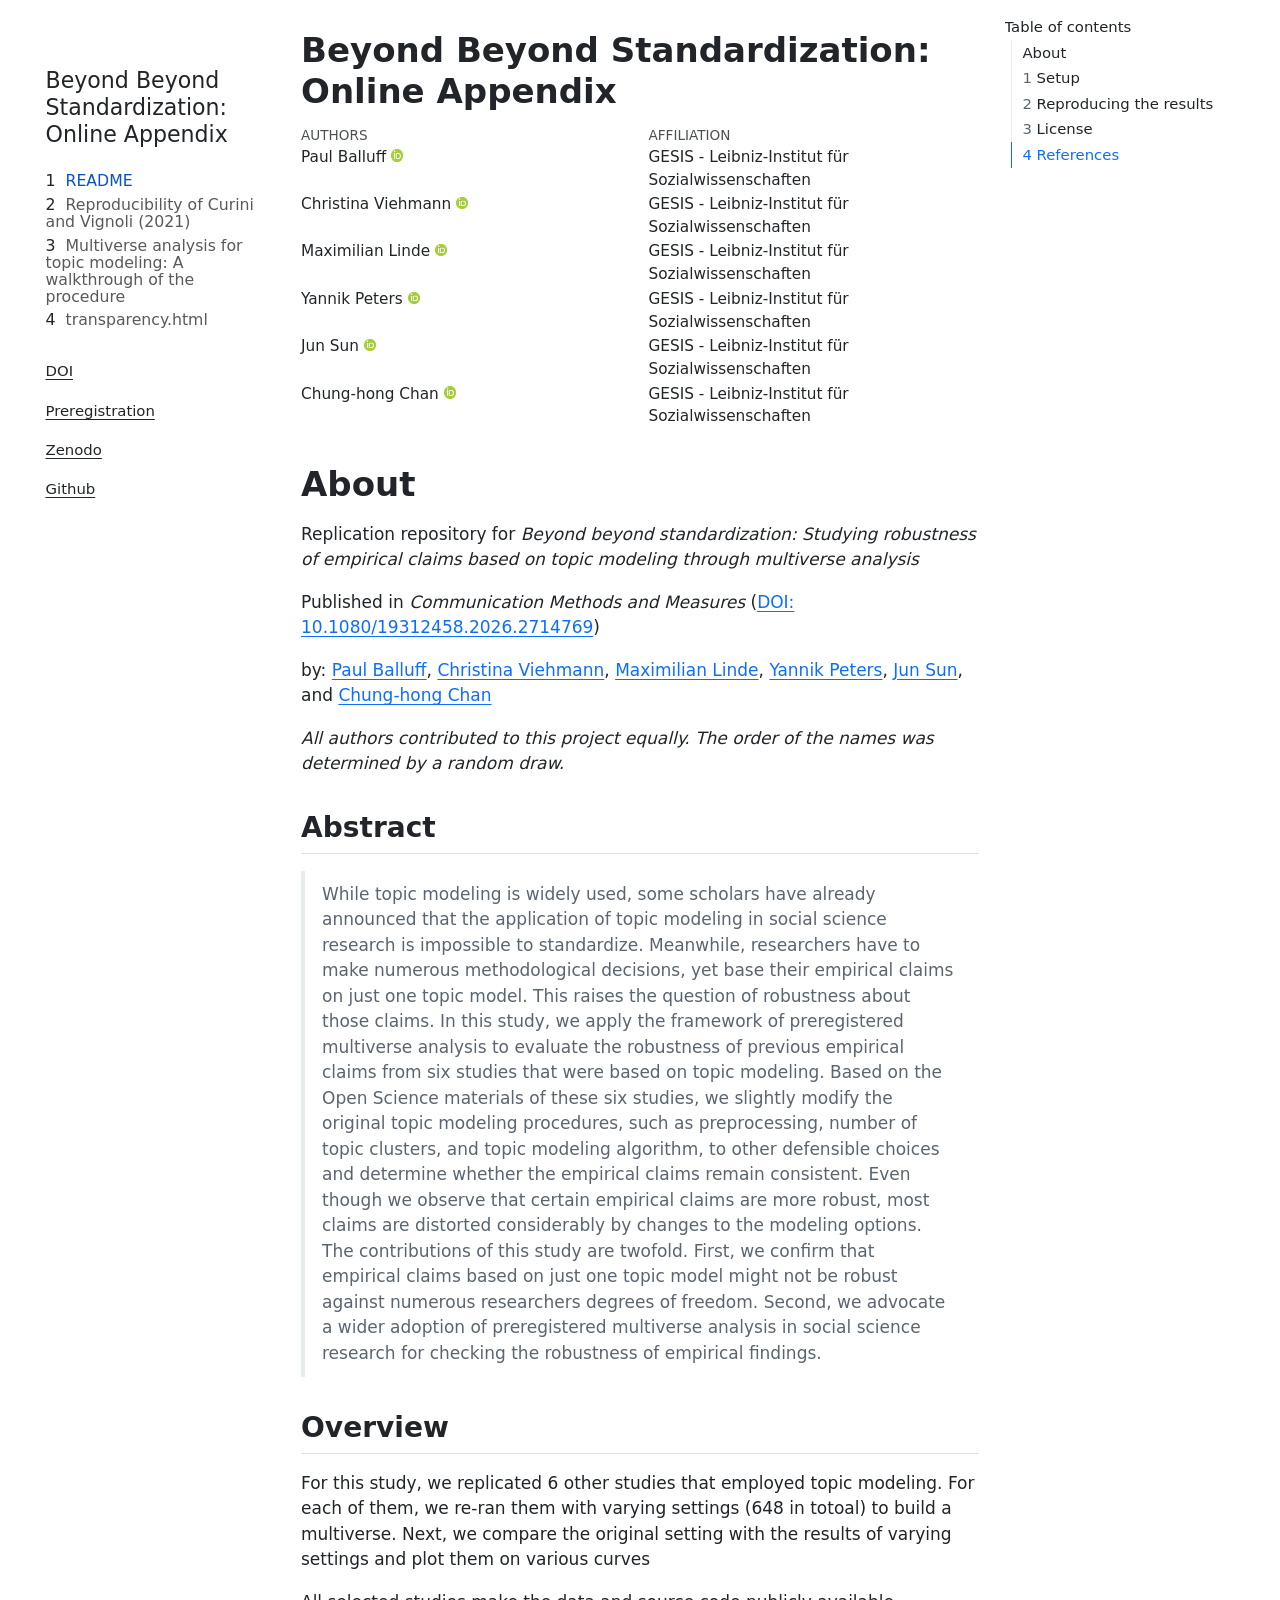
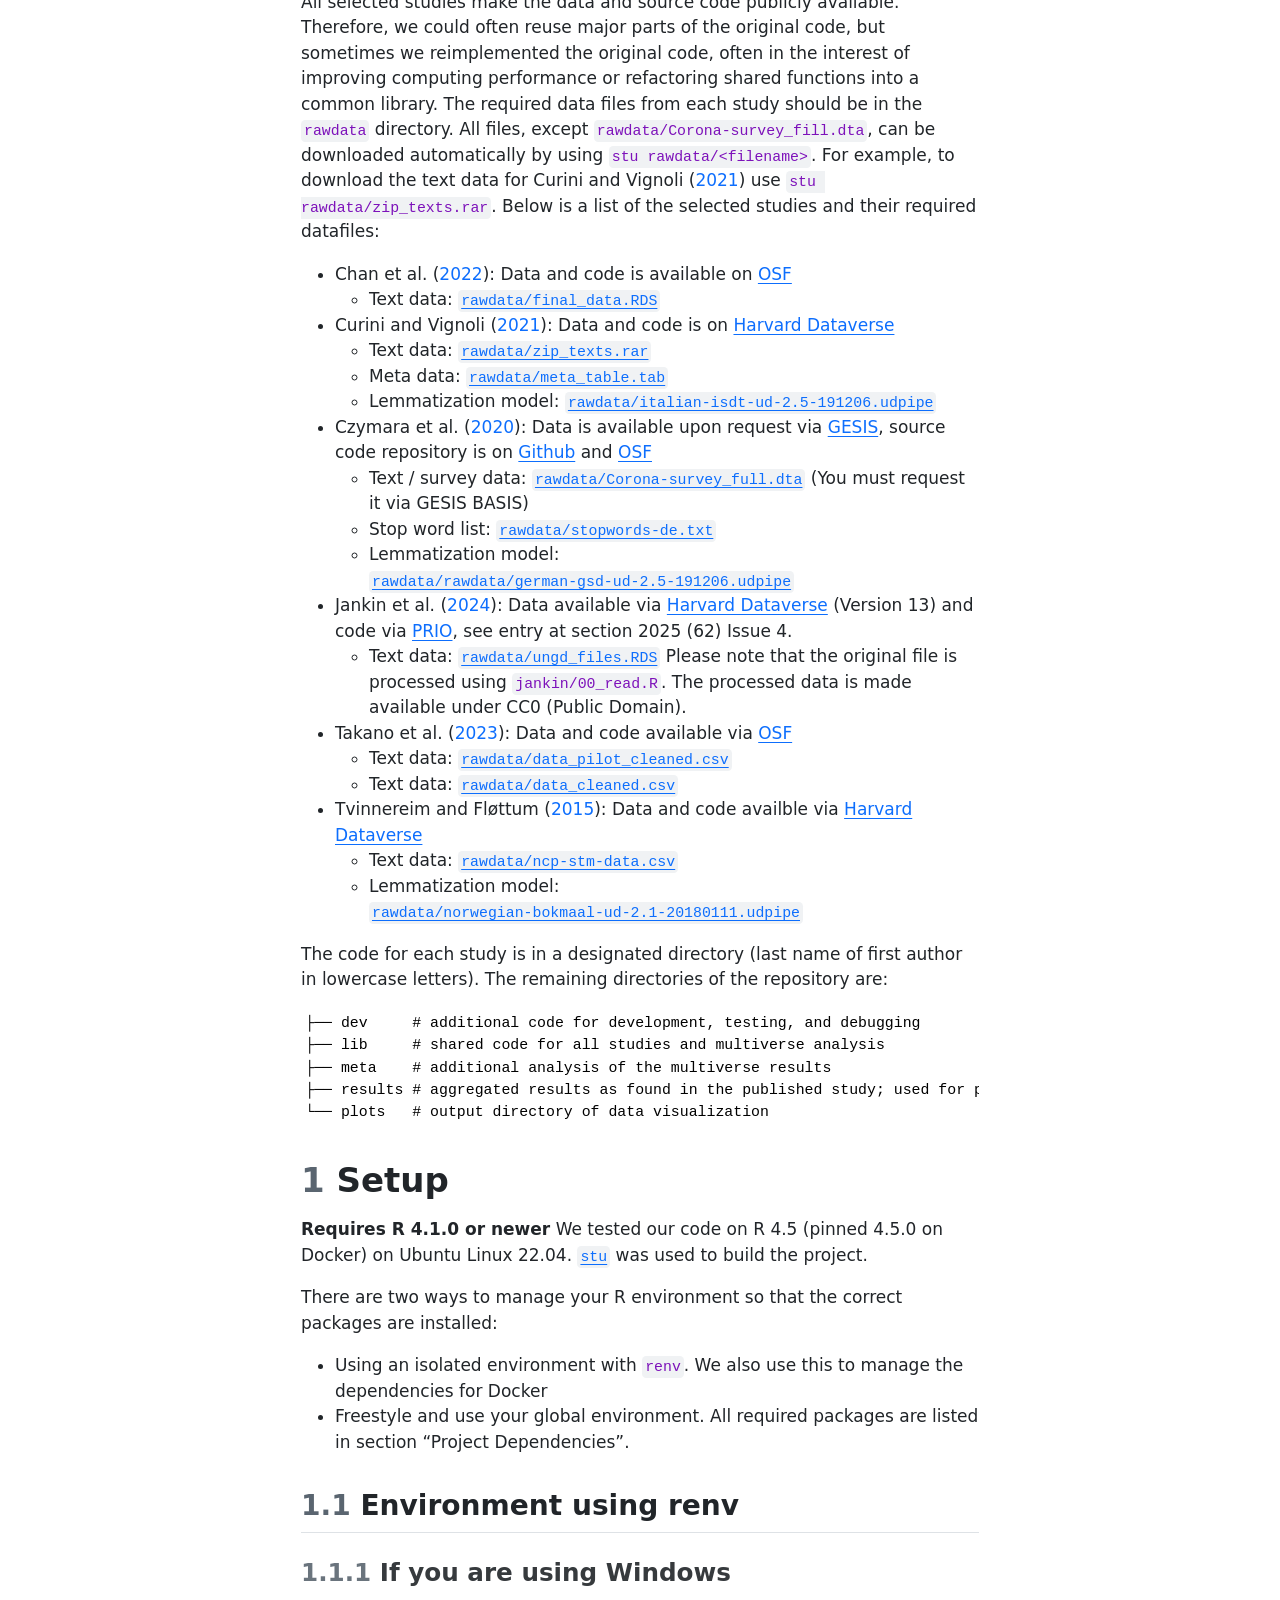
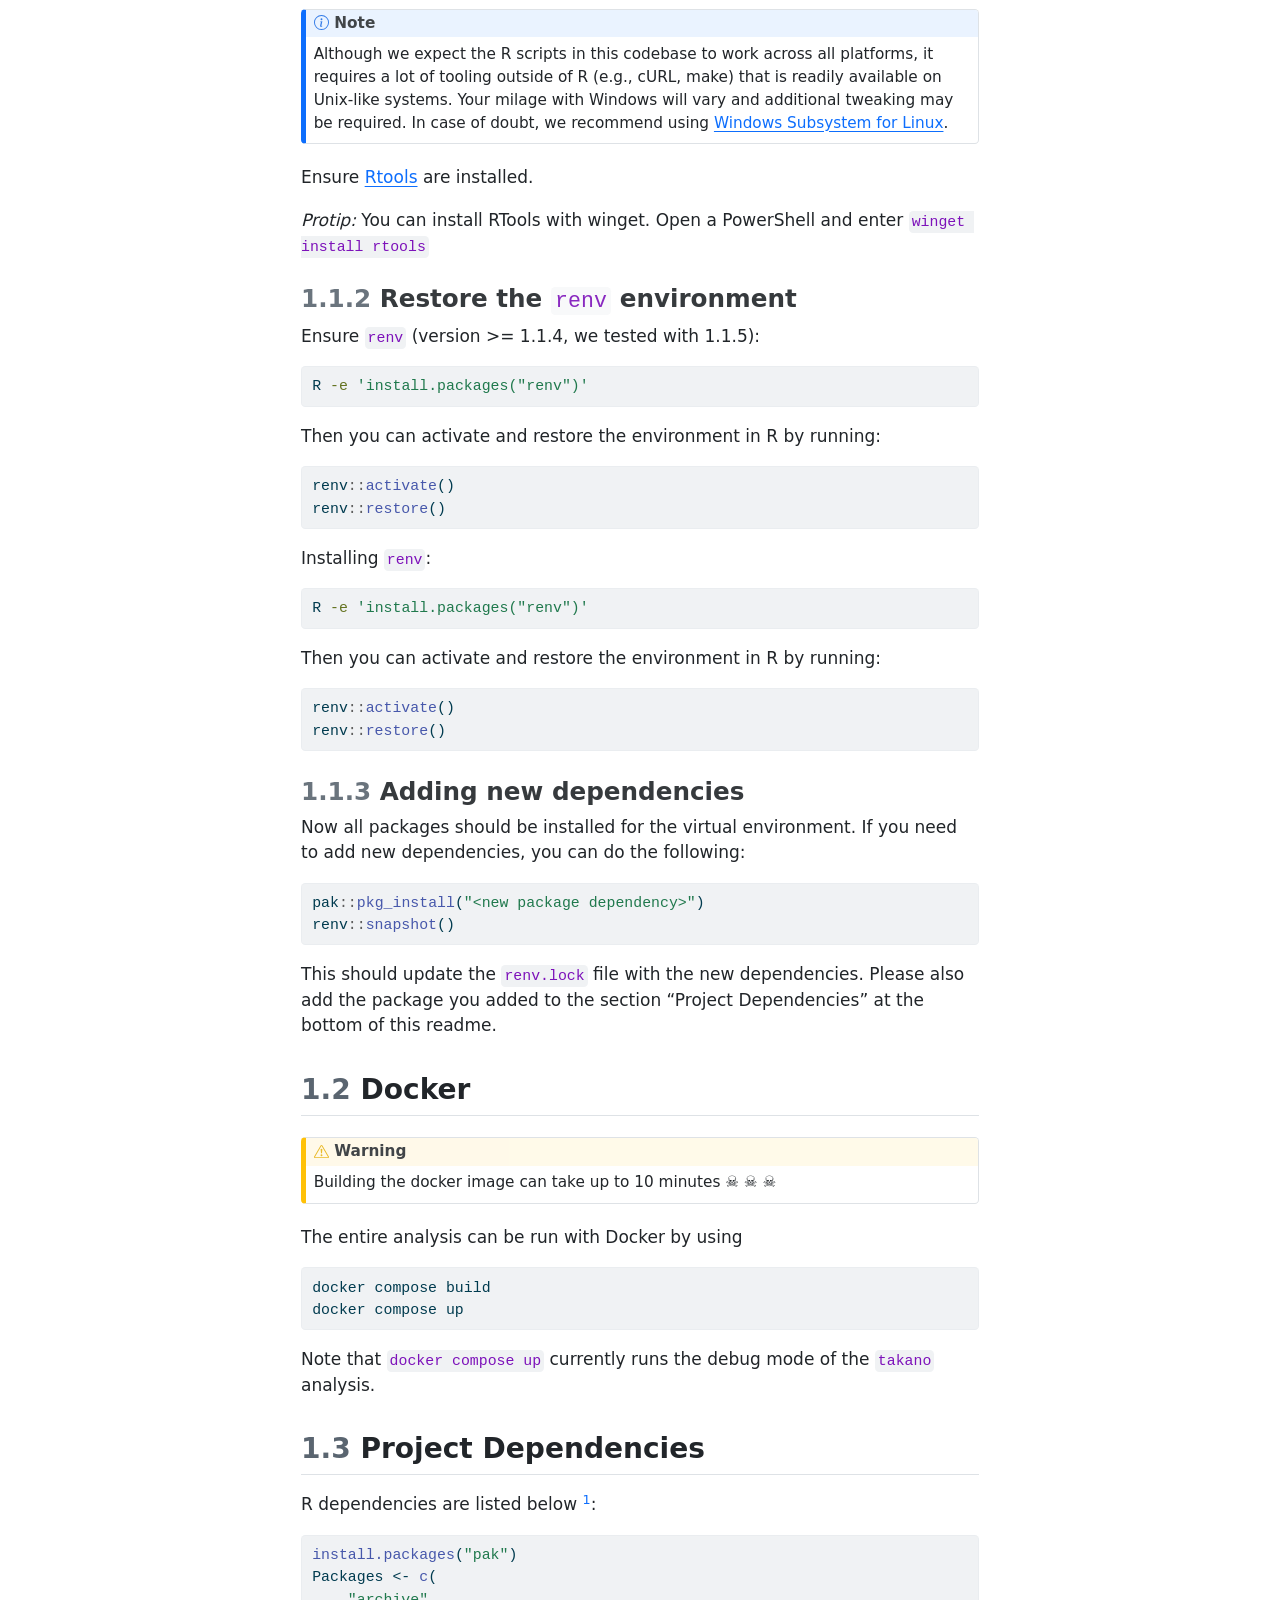
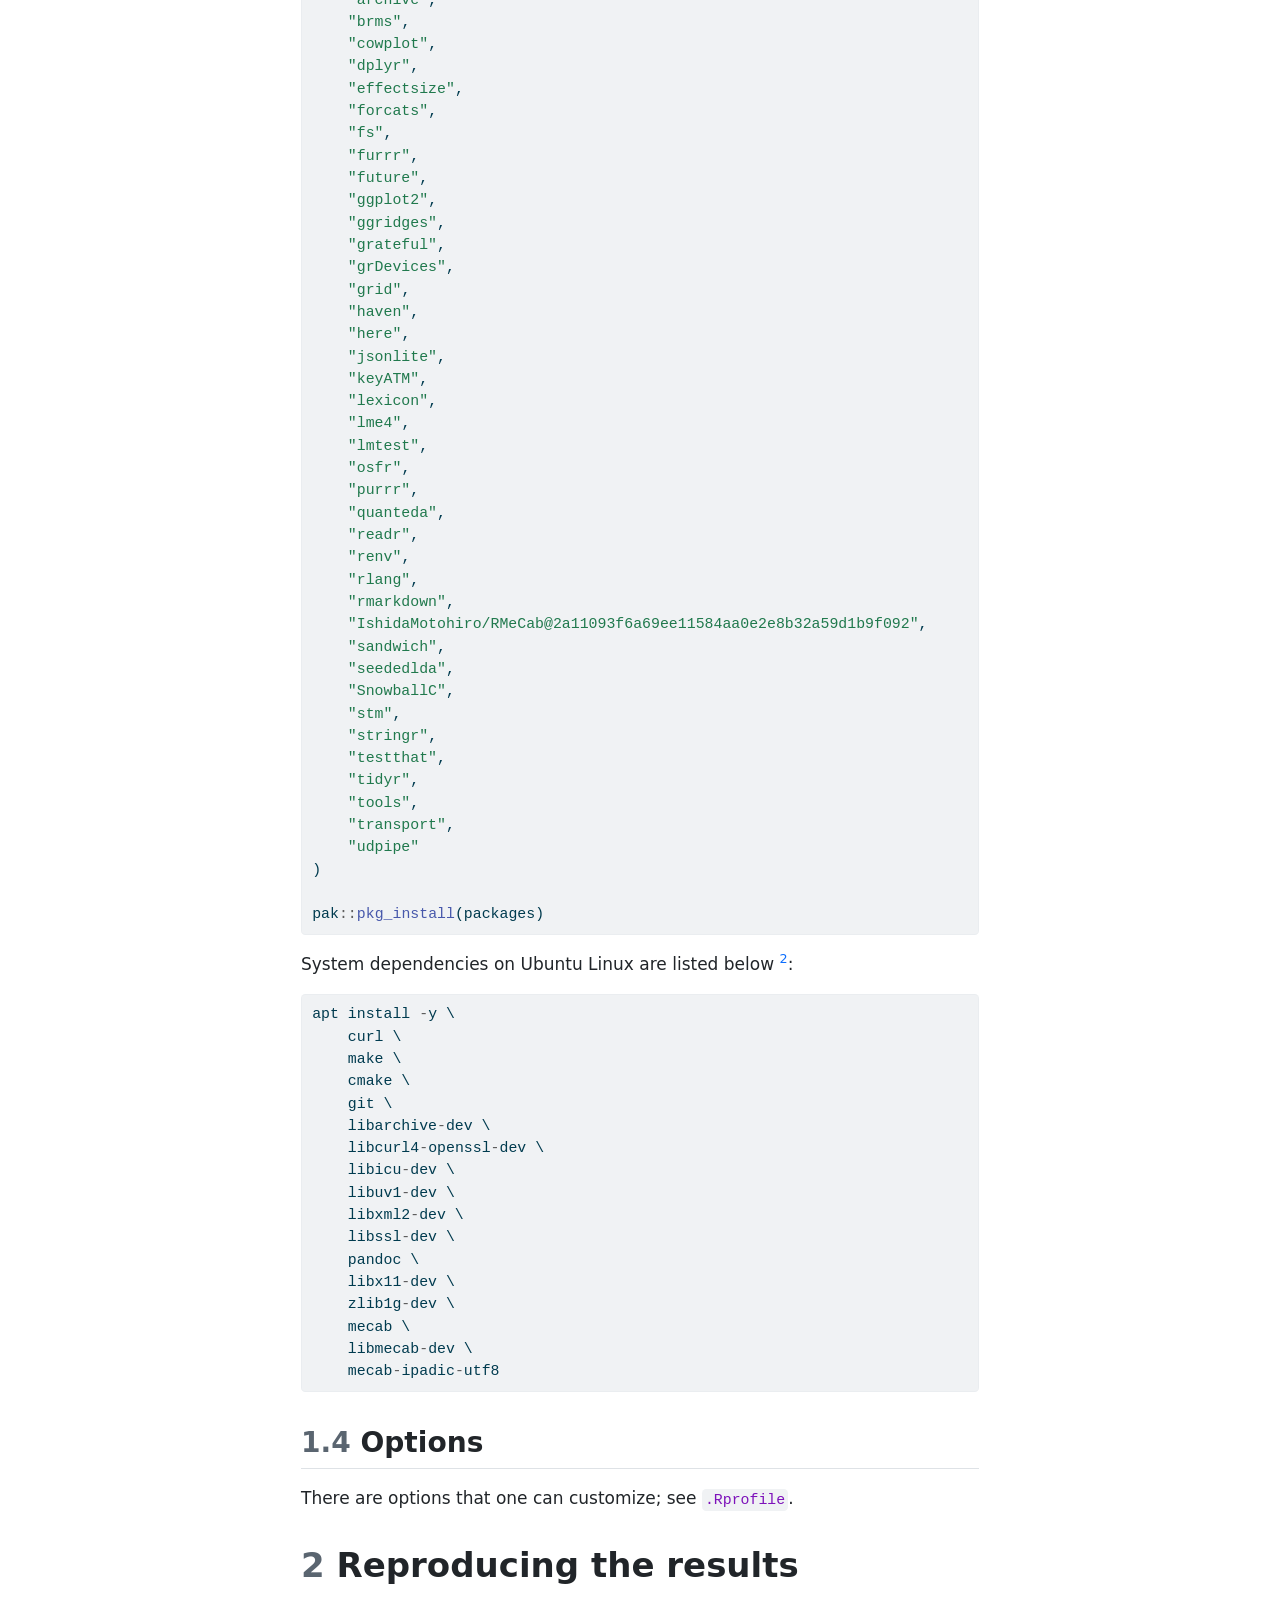
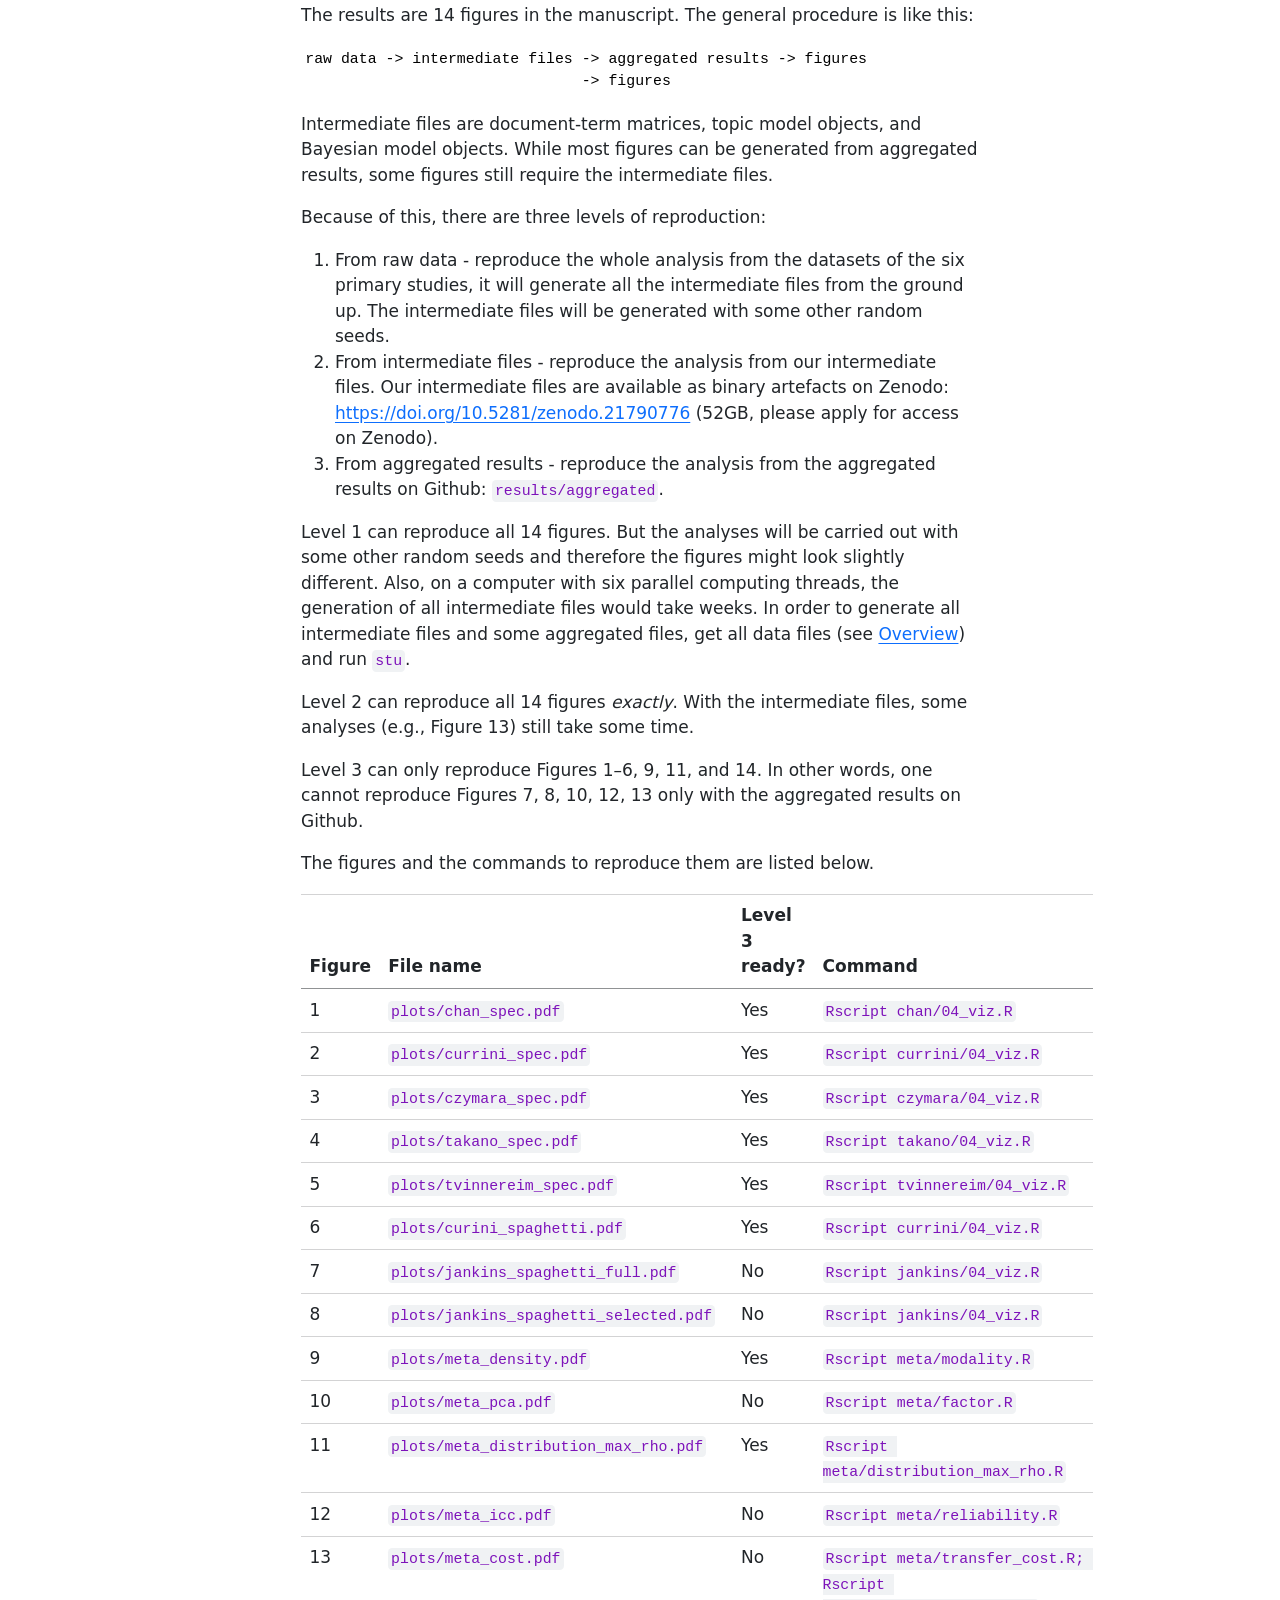
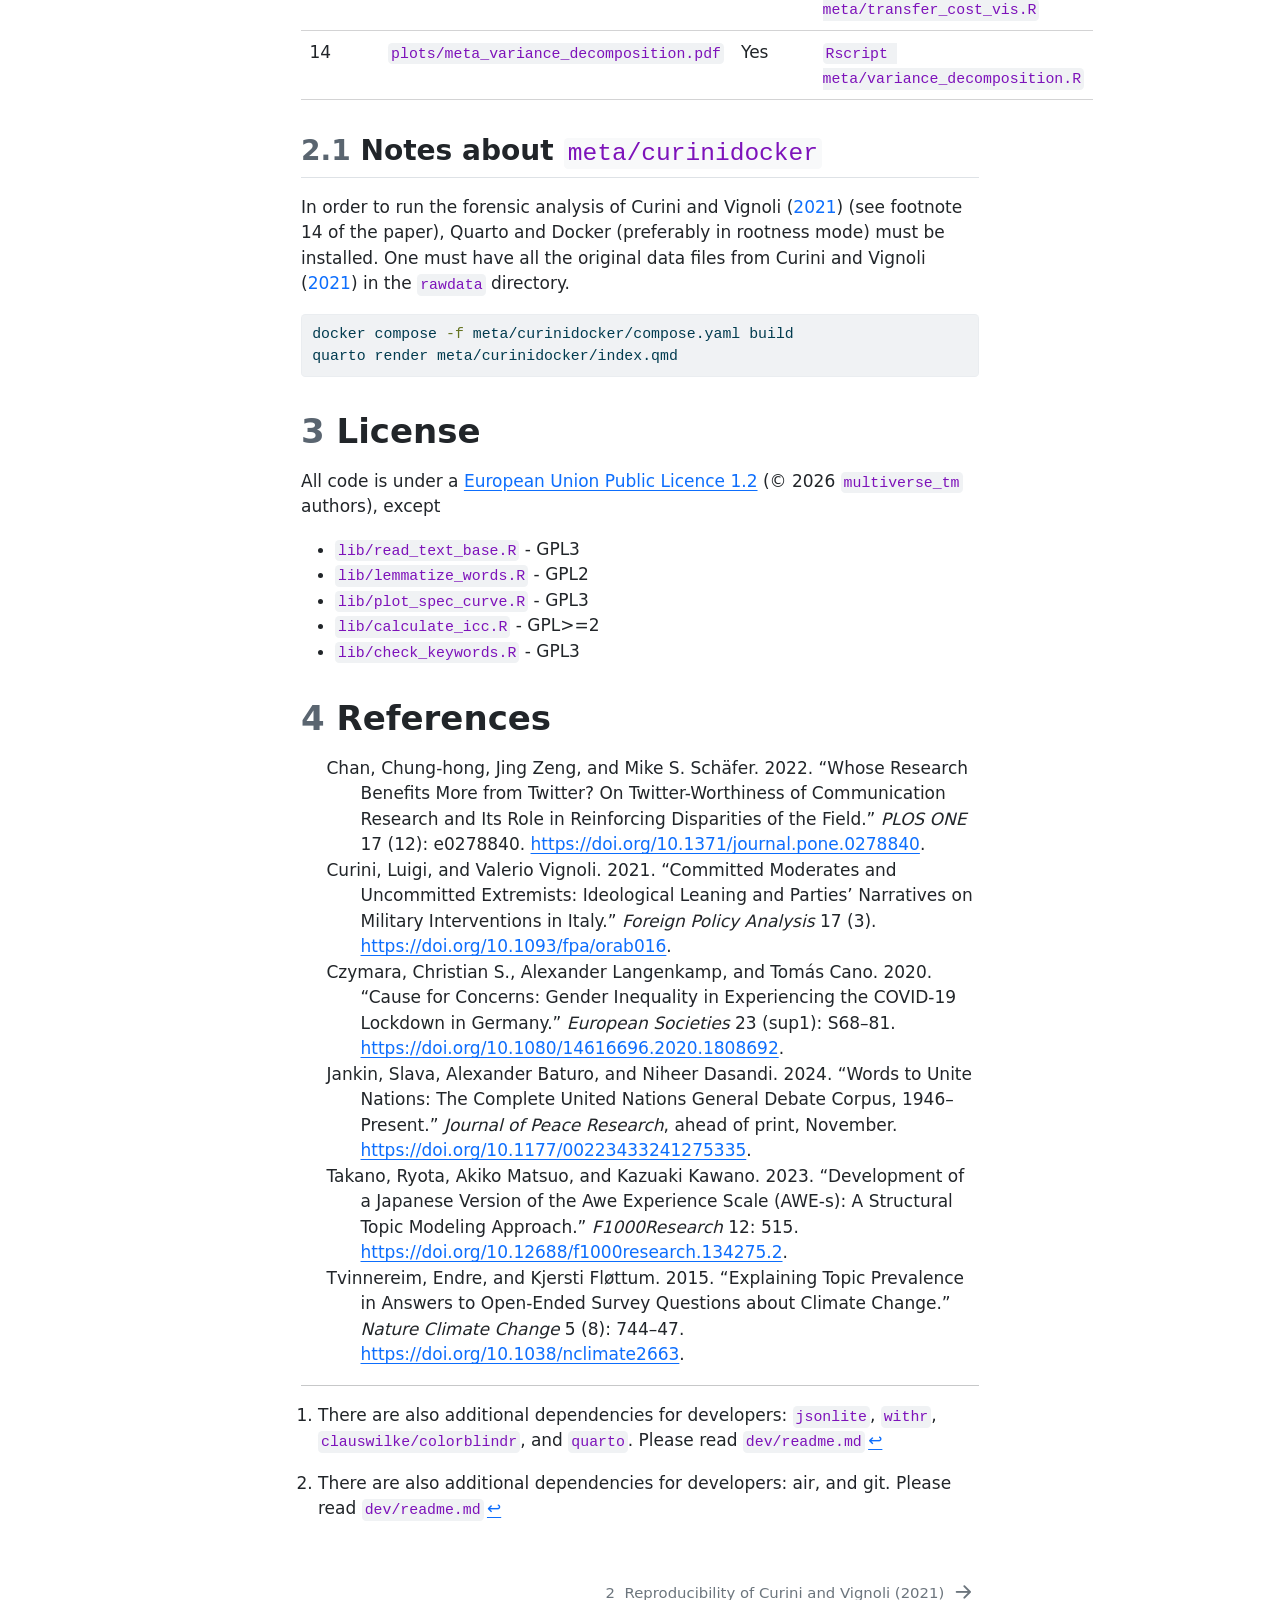
==== commit 4baef10b: "Built site for gh-pages" ====
--- a/index.html
+++ b/index.html
@@ -181,6 +181,12 @@
   <div class="sidebar-item-container"> 
   <a href="./meta/guides.html" class="sidebar-item-text sidebar-link">
  <span class="menu-text"><span class="chapter-number">3</span>&nbsp; <span class="chapter-title">Multiverse analysis for topic modeling: A walkthrough of the procedure</span></span></a>
+  </div>
+</li>
+        <li class="sidebar-item">
+  <div class="sidebar-item-container"> 
+  <a href="./meta/transparency.html" class="sidebar-item-text sidebar-link">
+ <span class="menu-text"><span class="chapter-number">4</span>&nbsp; <span class="chapter-title">transparency.html</span></span></a>
   </div>
 </li>
     </ul>
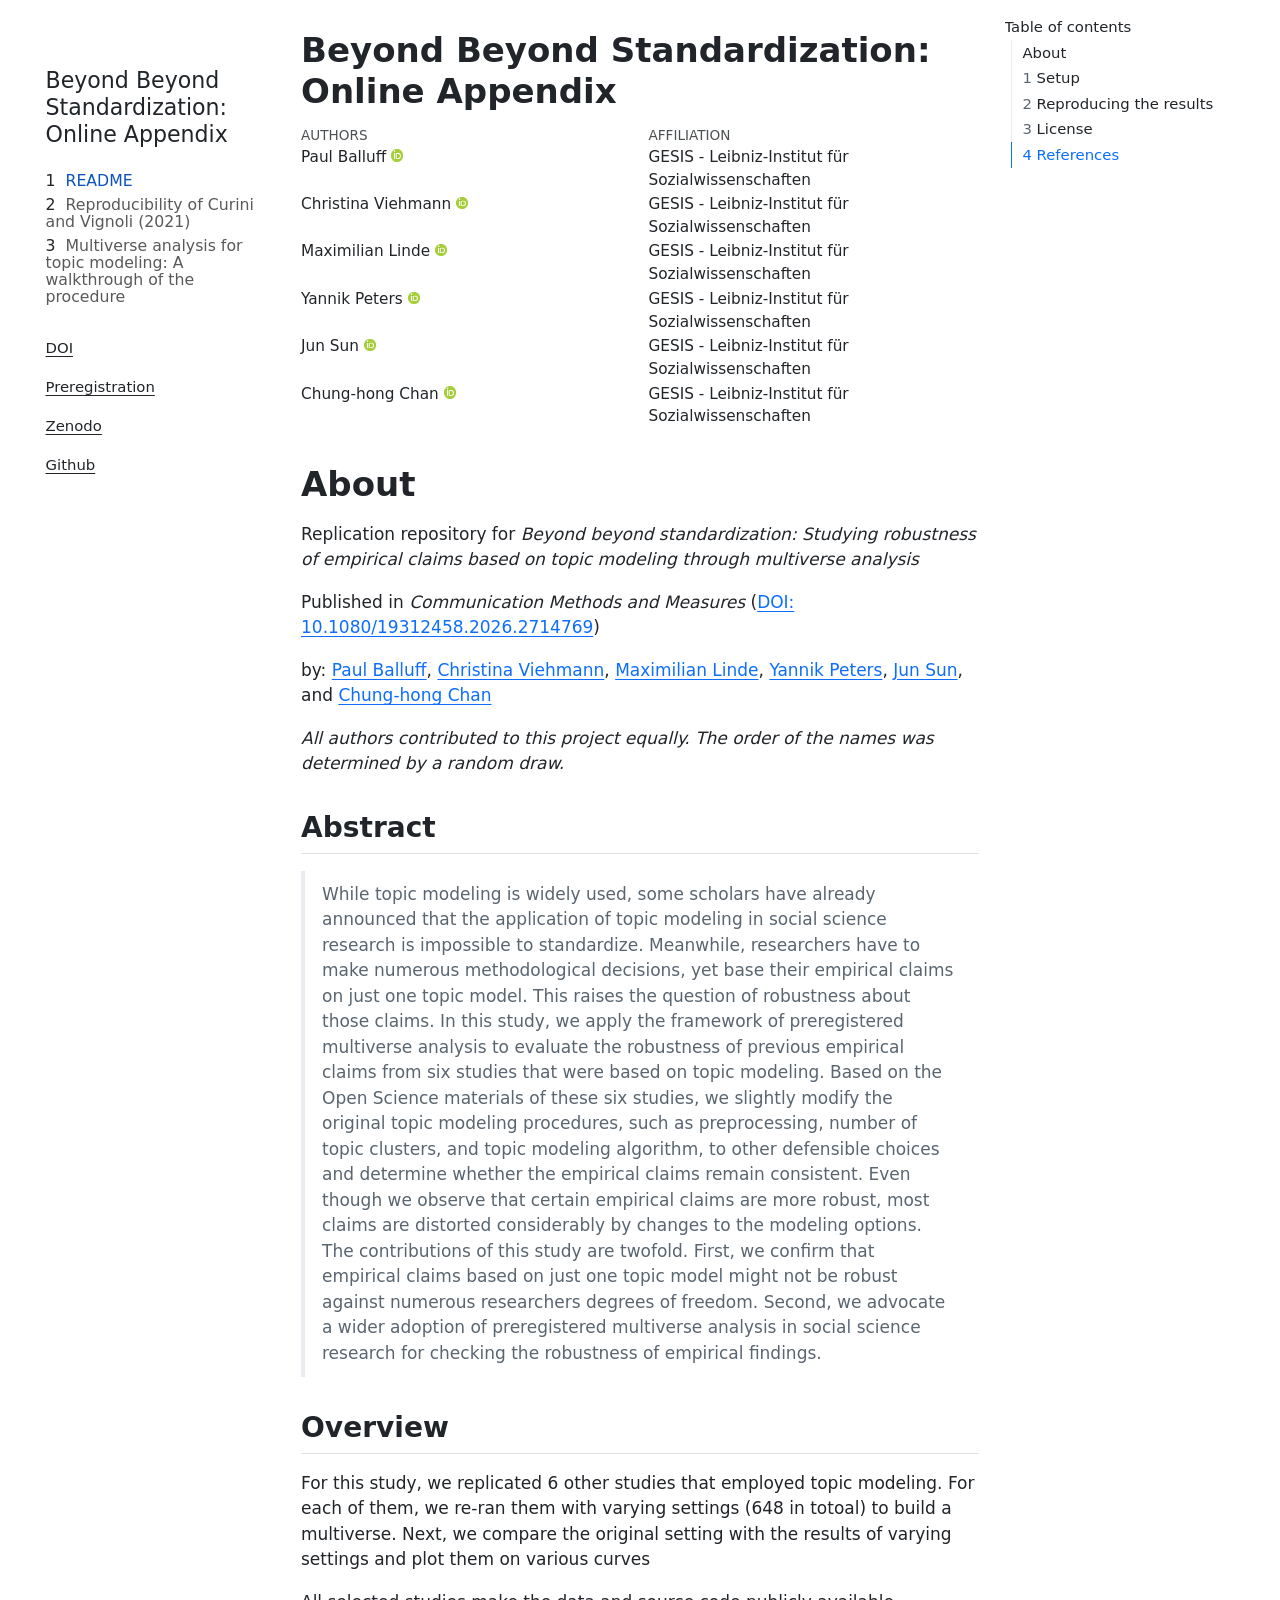
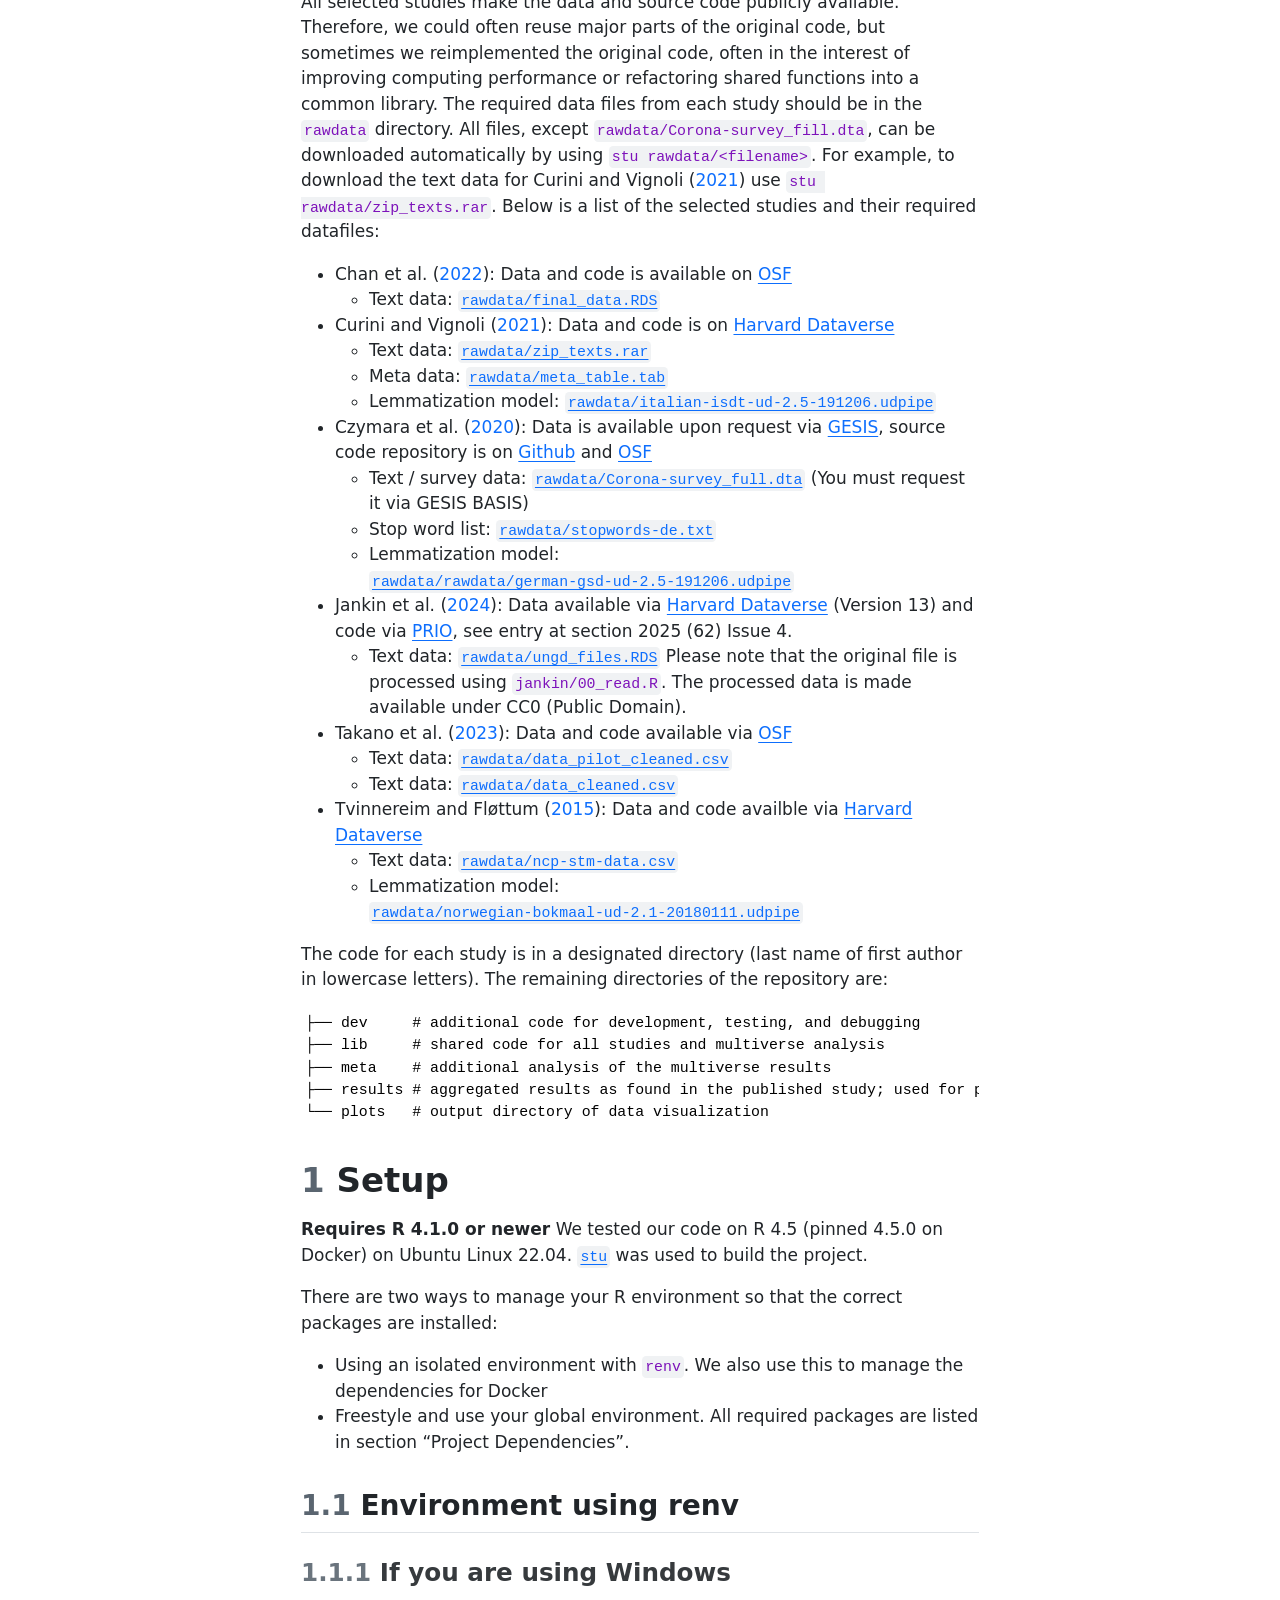
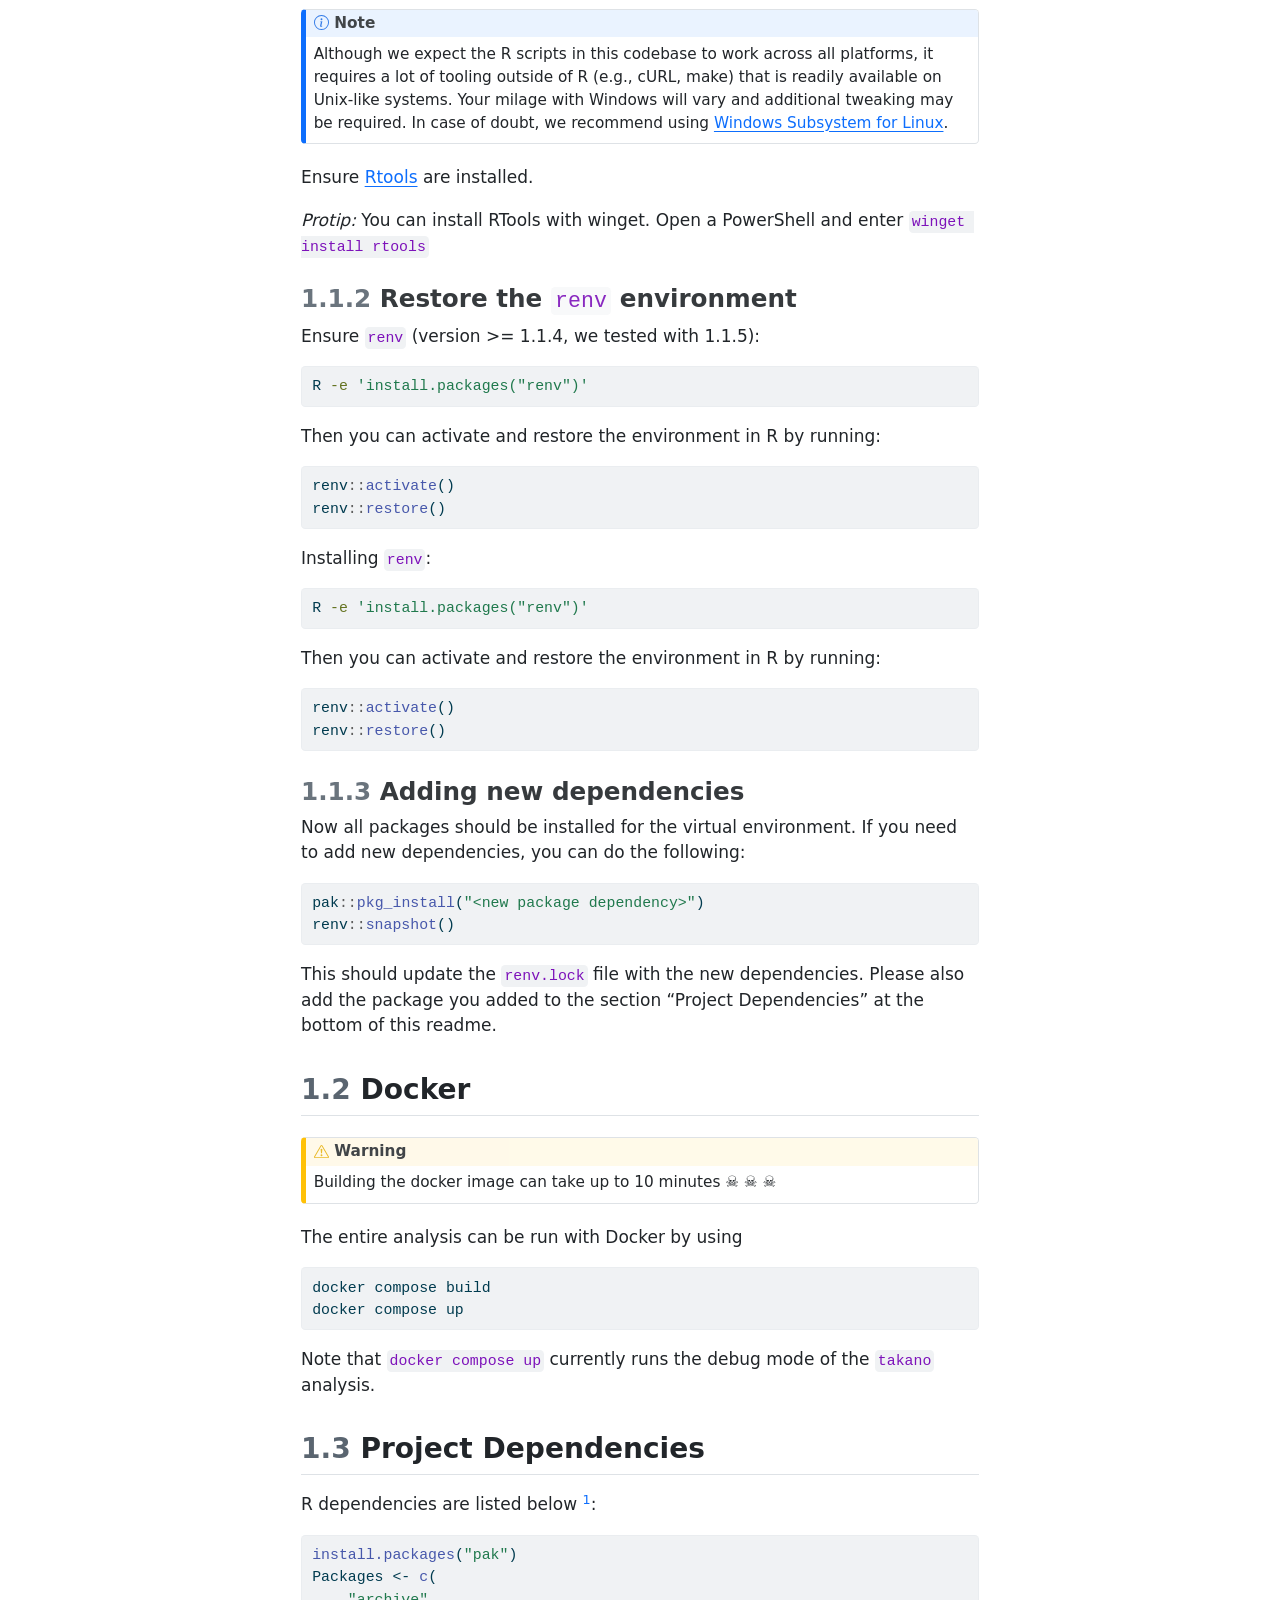
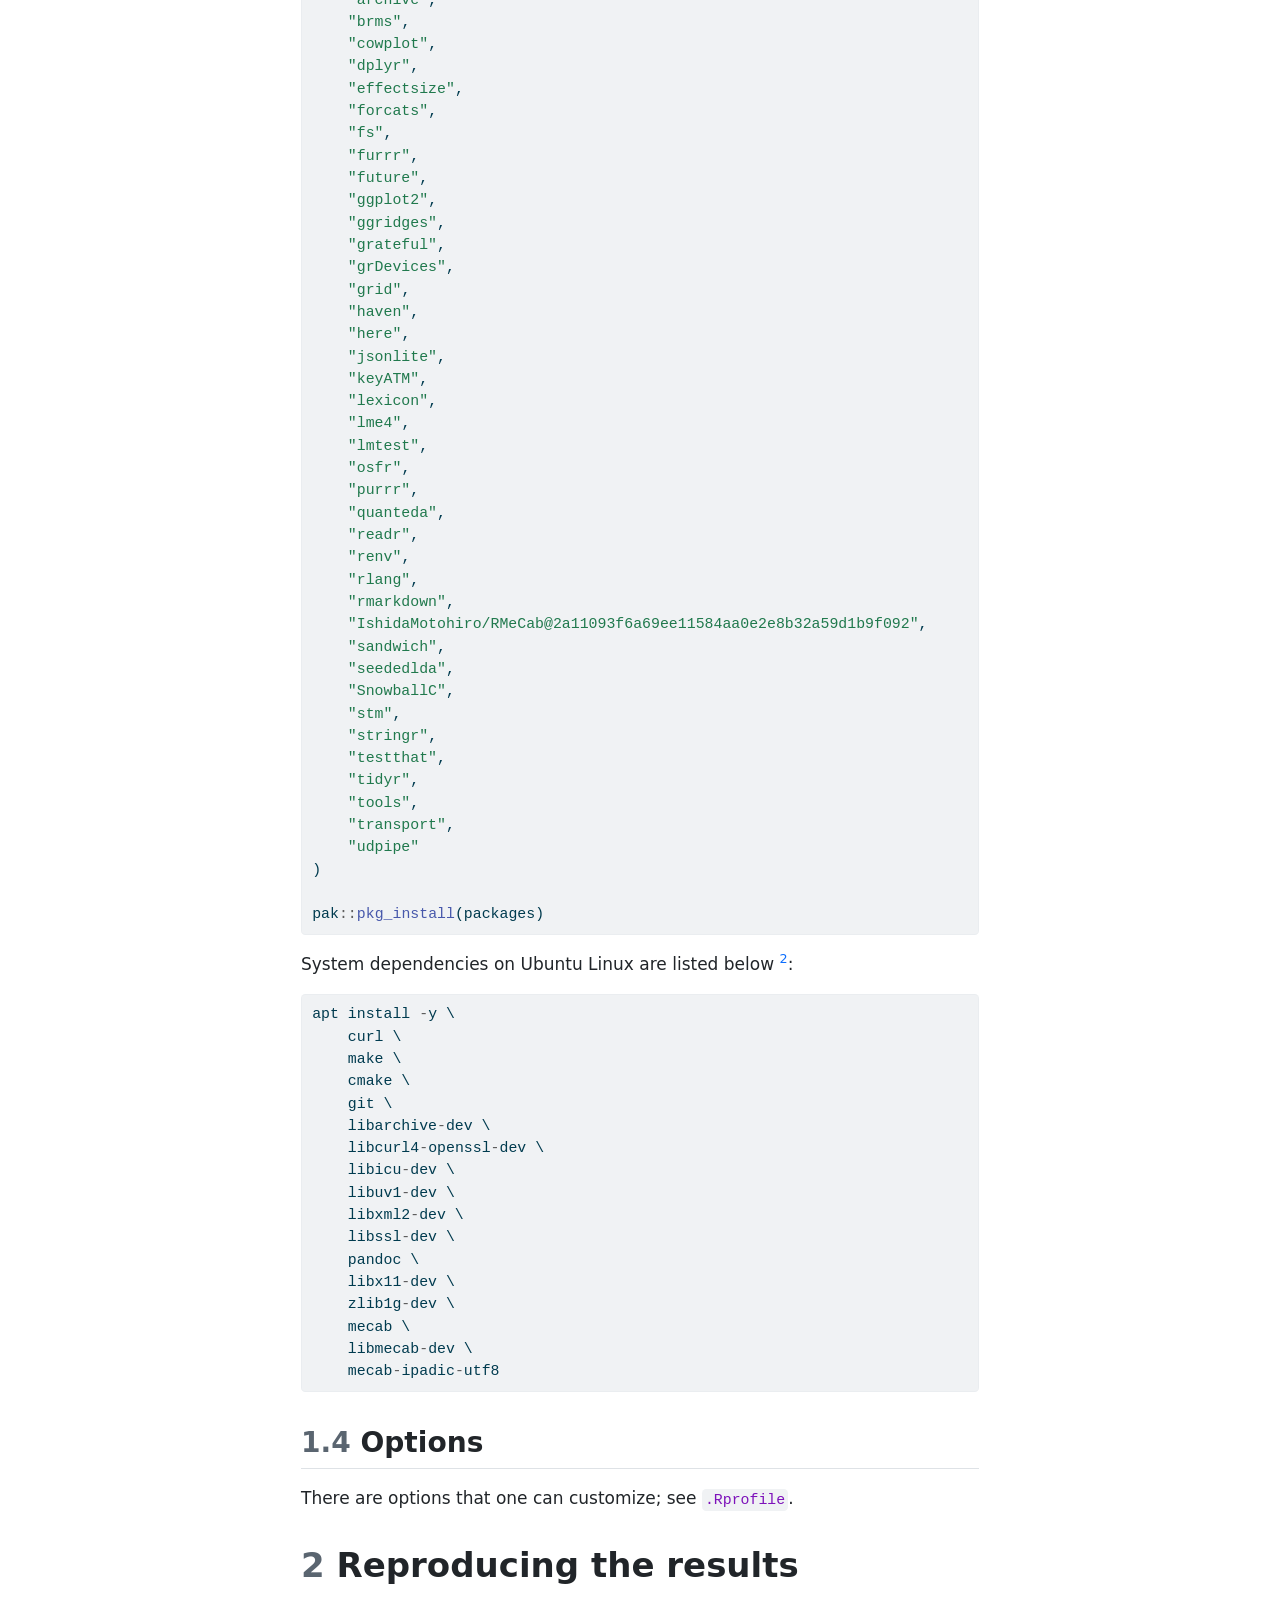
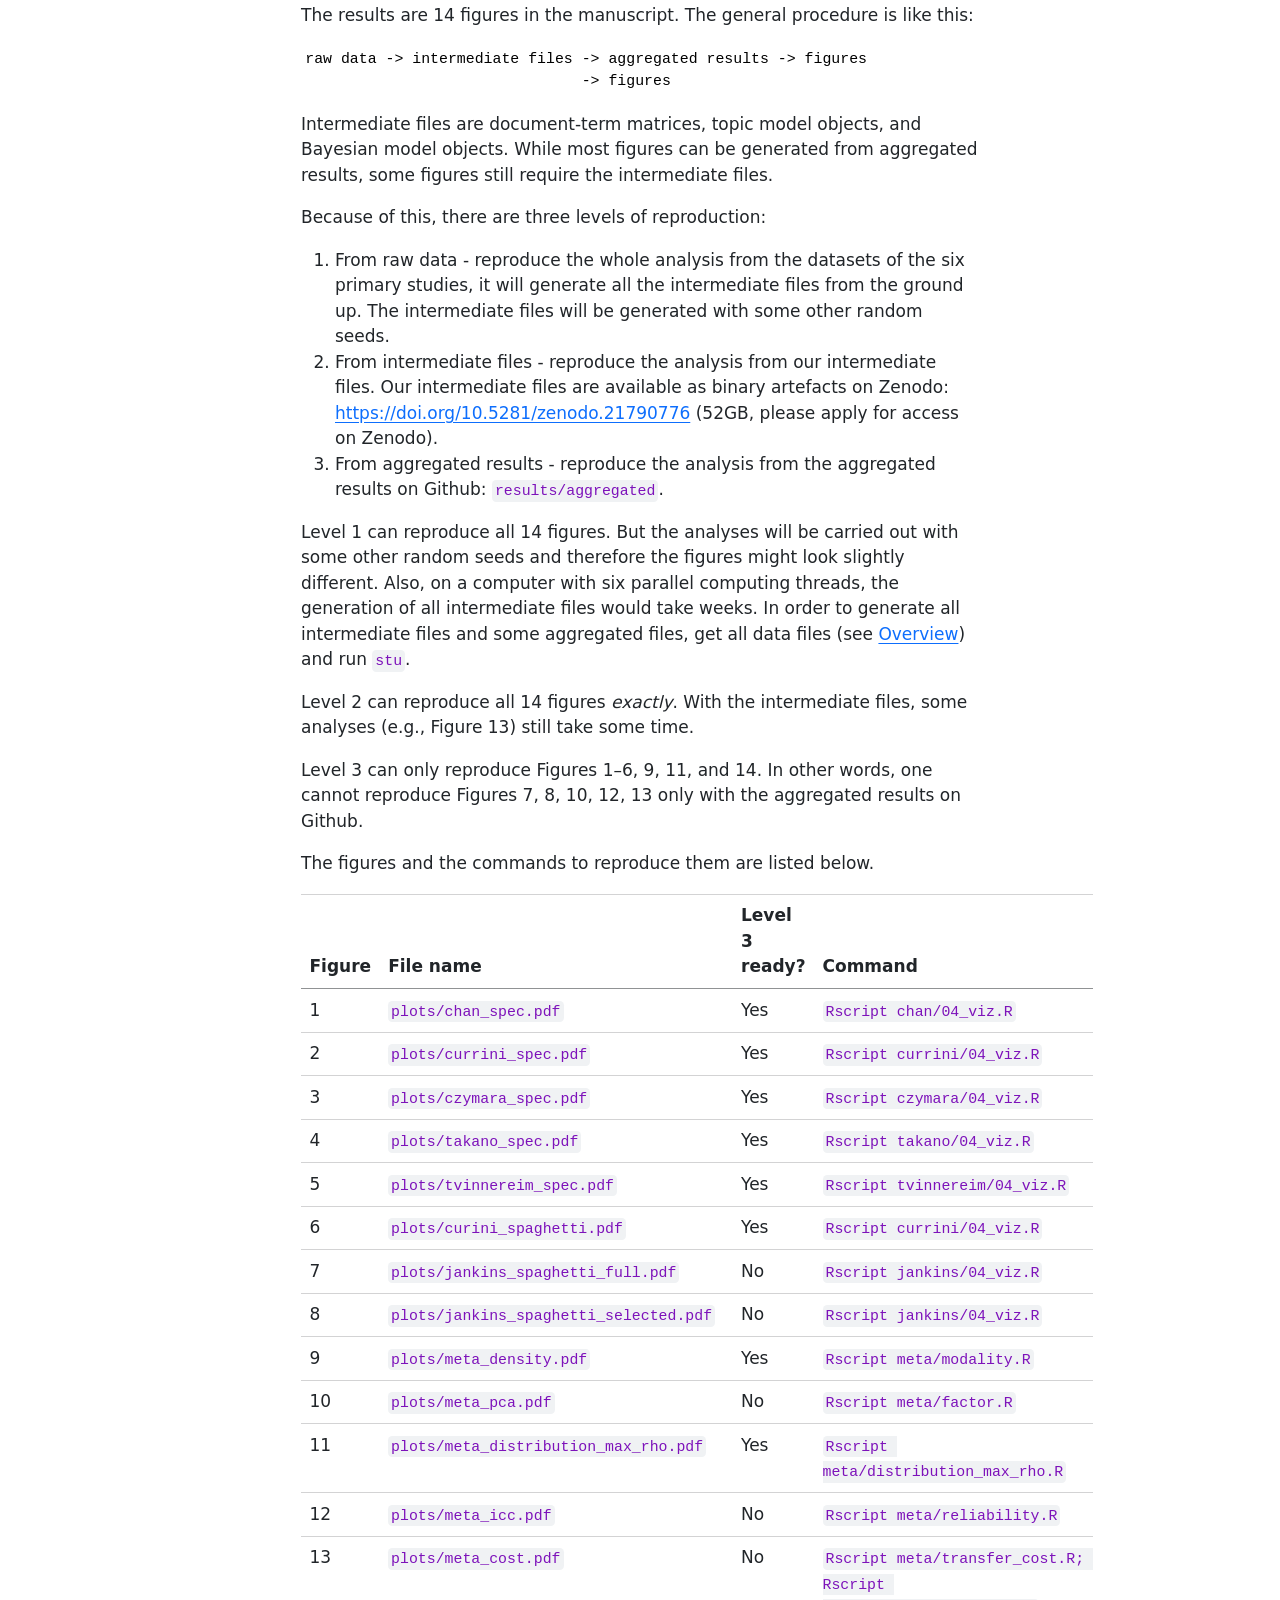
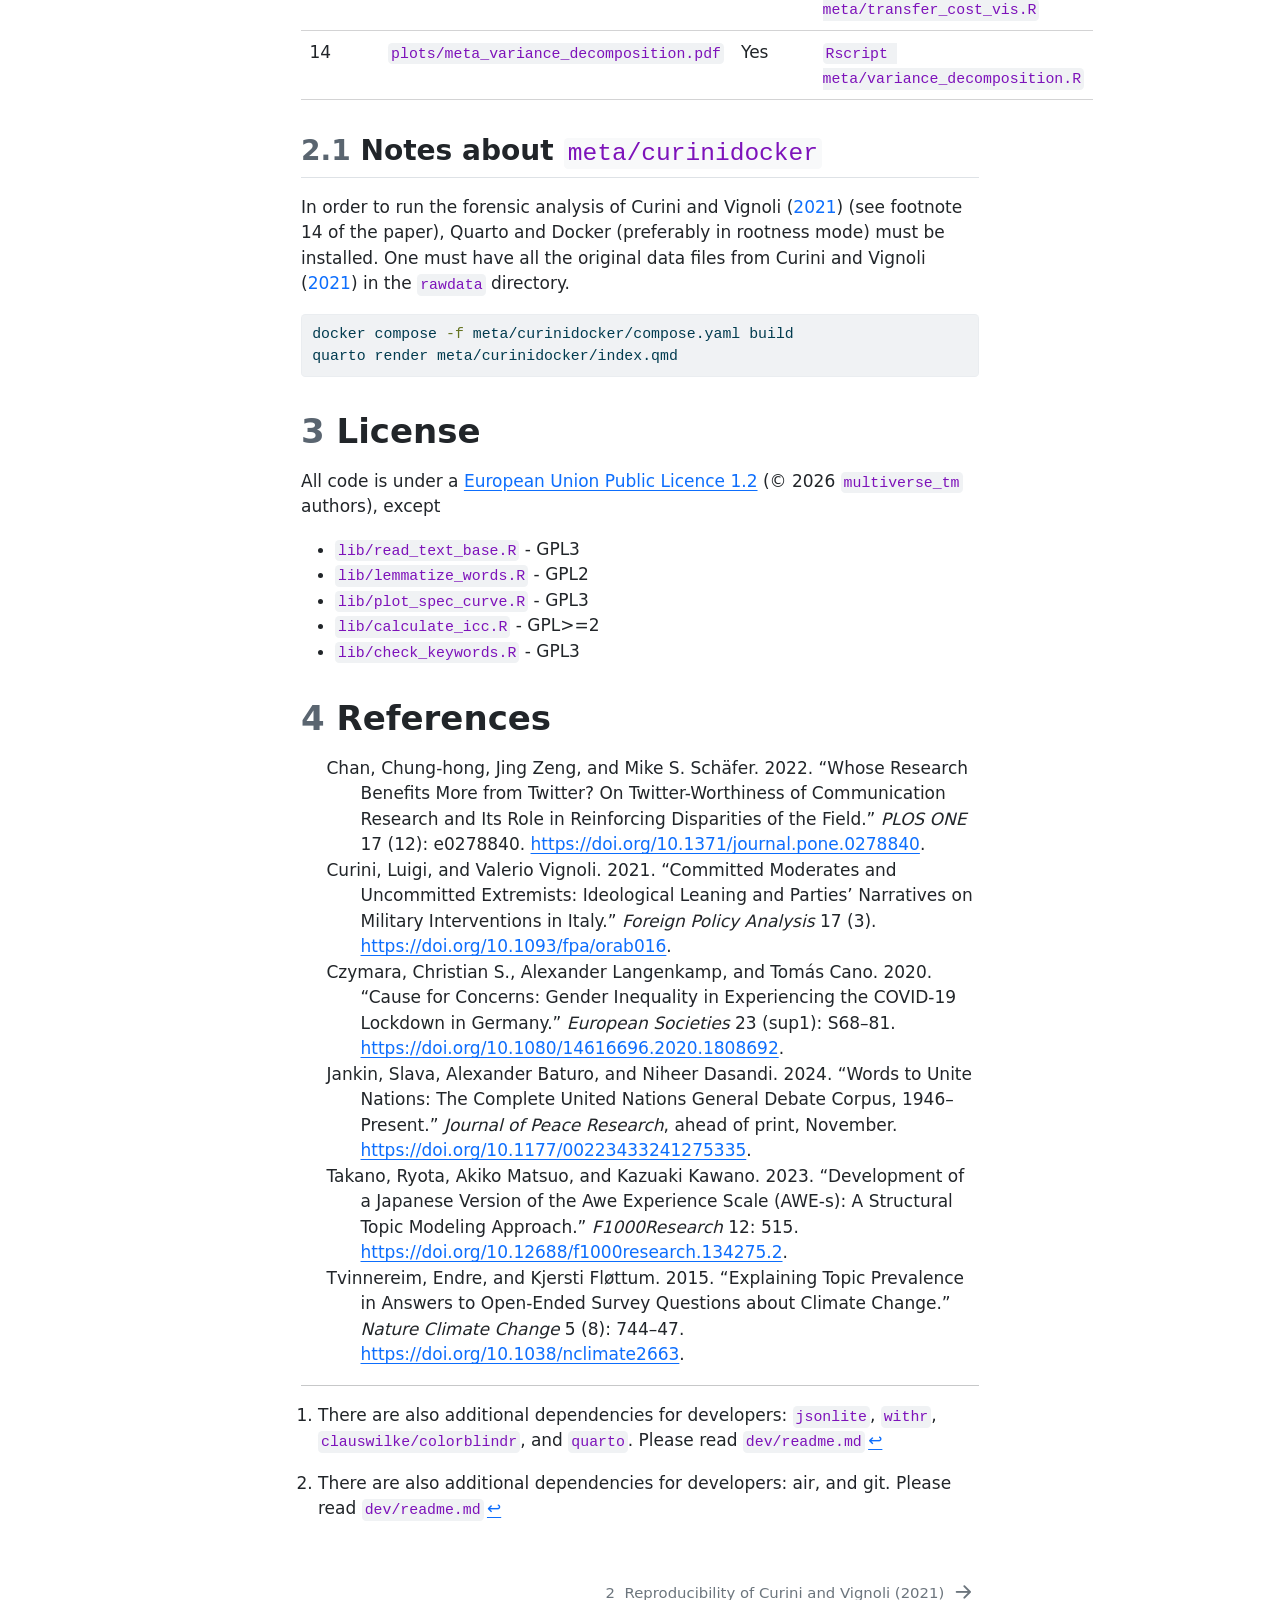
==== commit 85bcb82e: "Built site for gh-pages" ====
--- a/index.html
+++ b/index.html
@@ -181,12 +181,6 @@
   <div class="sidebar-item-container"> 
   <a href="./meta/guides.html" class="sidebar-item-text sidebar-link">
  <span class="menu-text"><span class="chapter-number">3</span>&nbsp; <span class="chapter-title">Multiverse analysis for topic modeling: A walkthrough of the procedure</span></span></a>
-  </div>
-</li>
-        <li class="sidebar-item">
-  <div class="sidebar-item-container"> 
-  <a href="./meta/transparency.html" class="sidebar-item-text sidebar-link">
- <span class="menu-text"><span class="chapter-number">4</span>&nbsp; <span class="chapter-title">transparency.html</span></span></a>
   </div>
 </li>
     </ul>
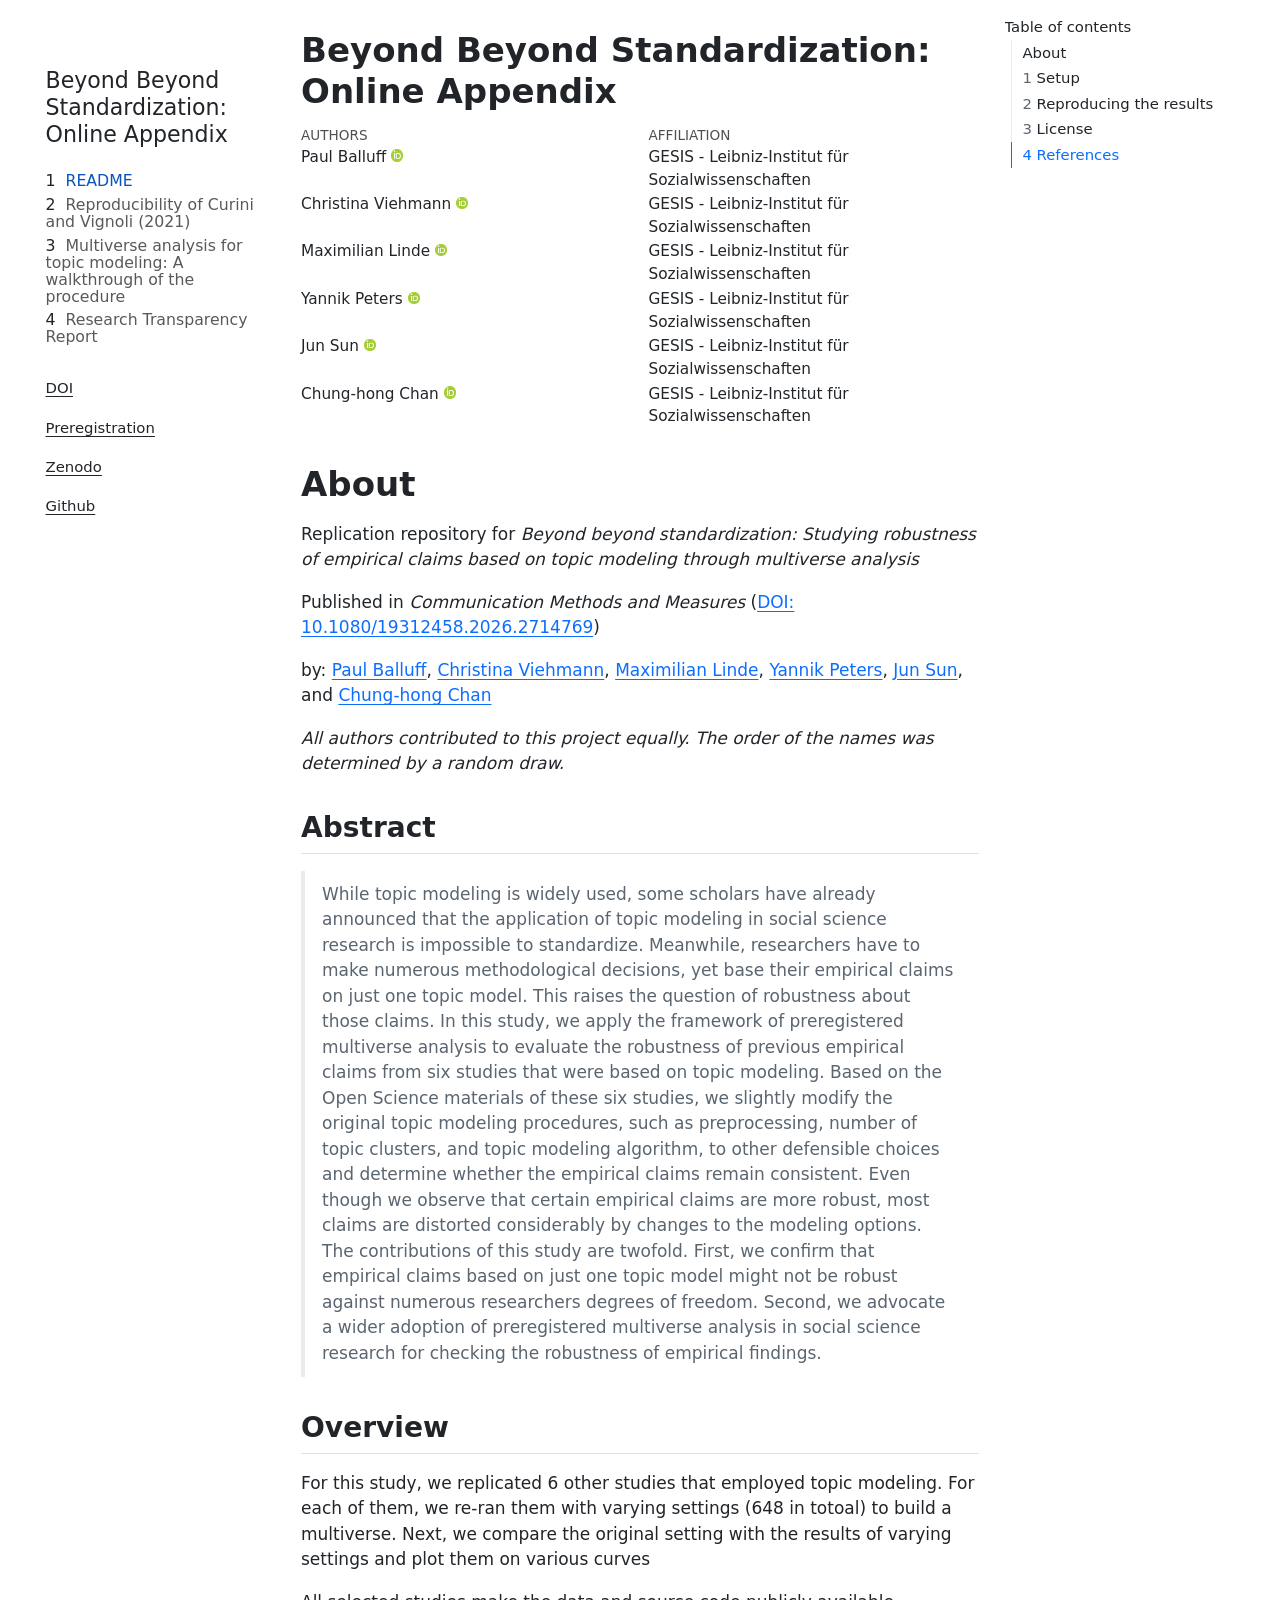
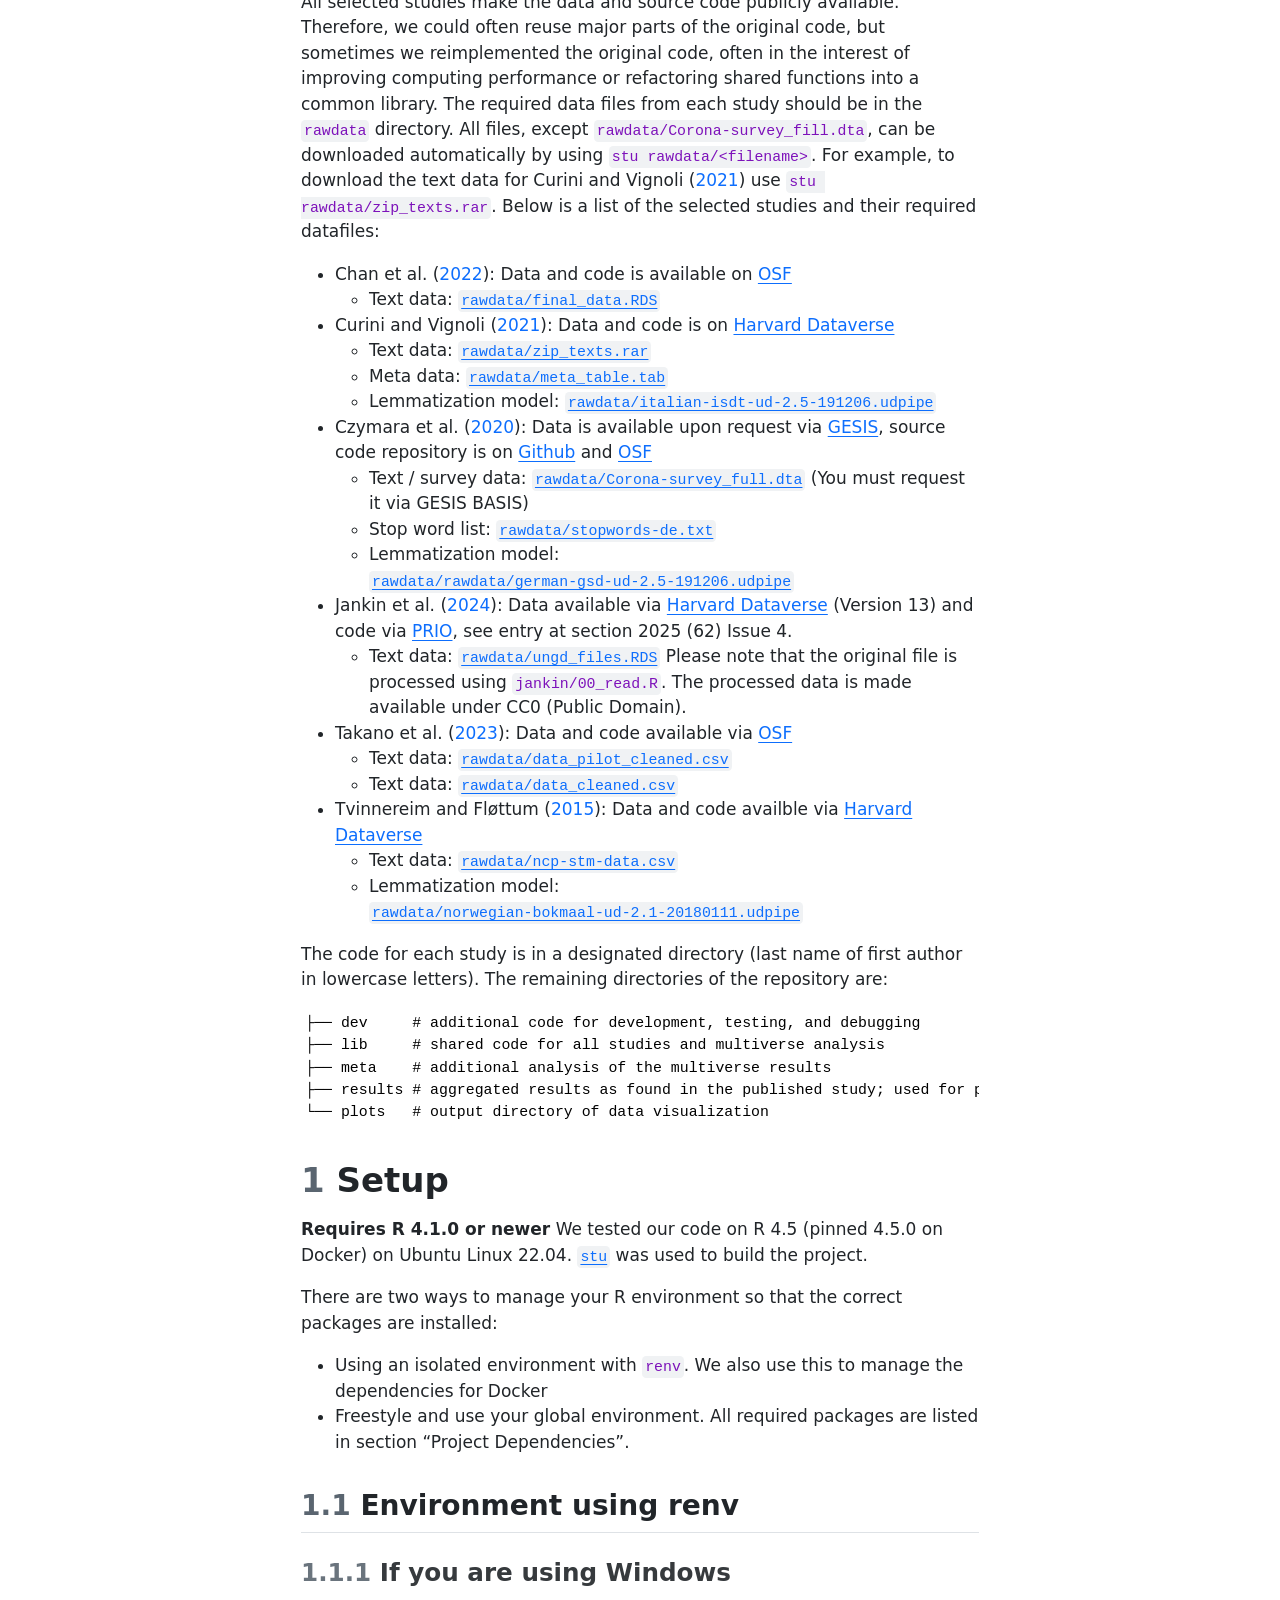
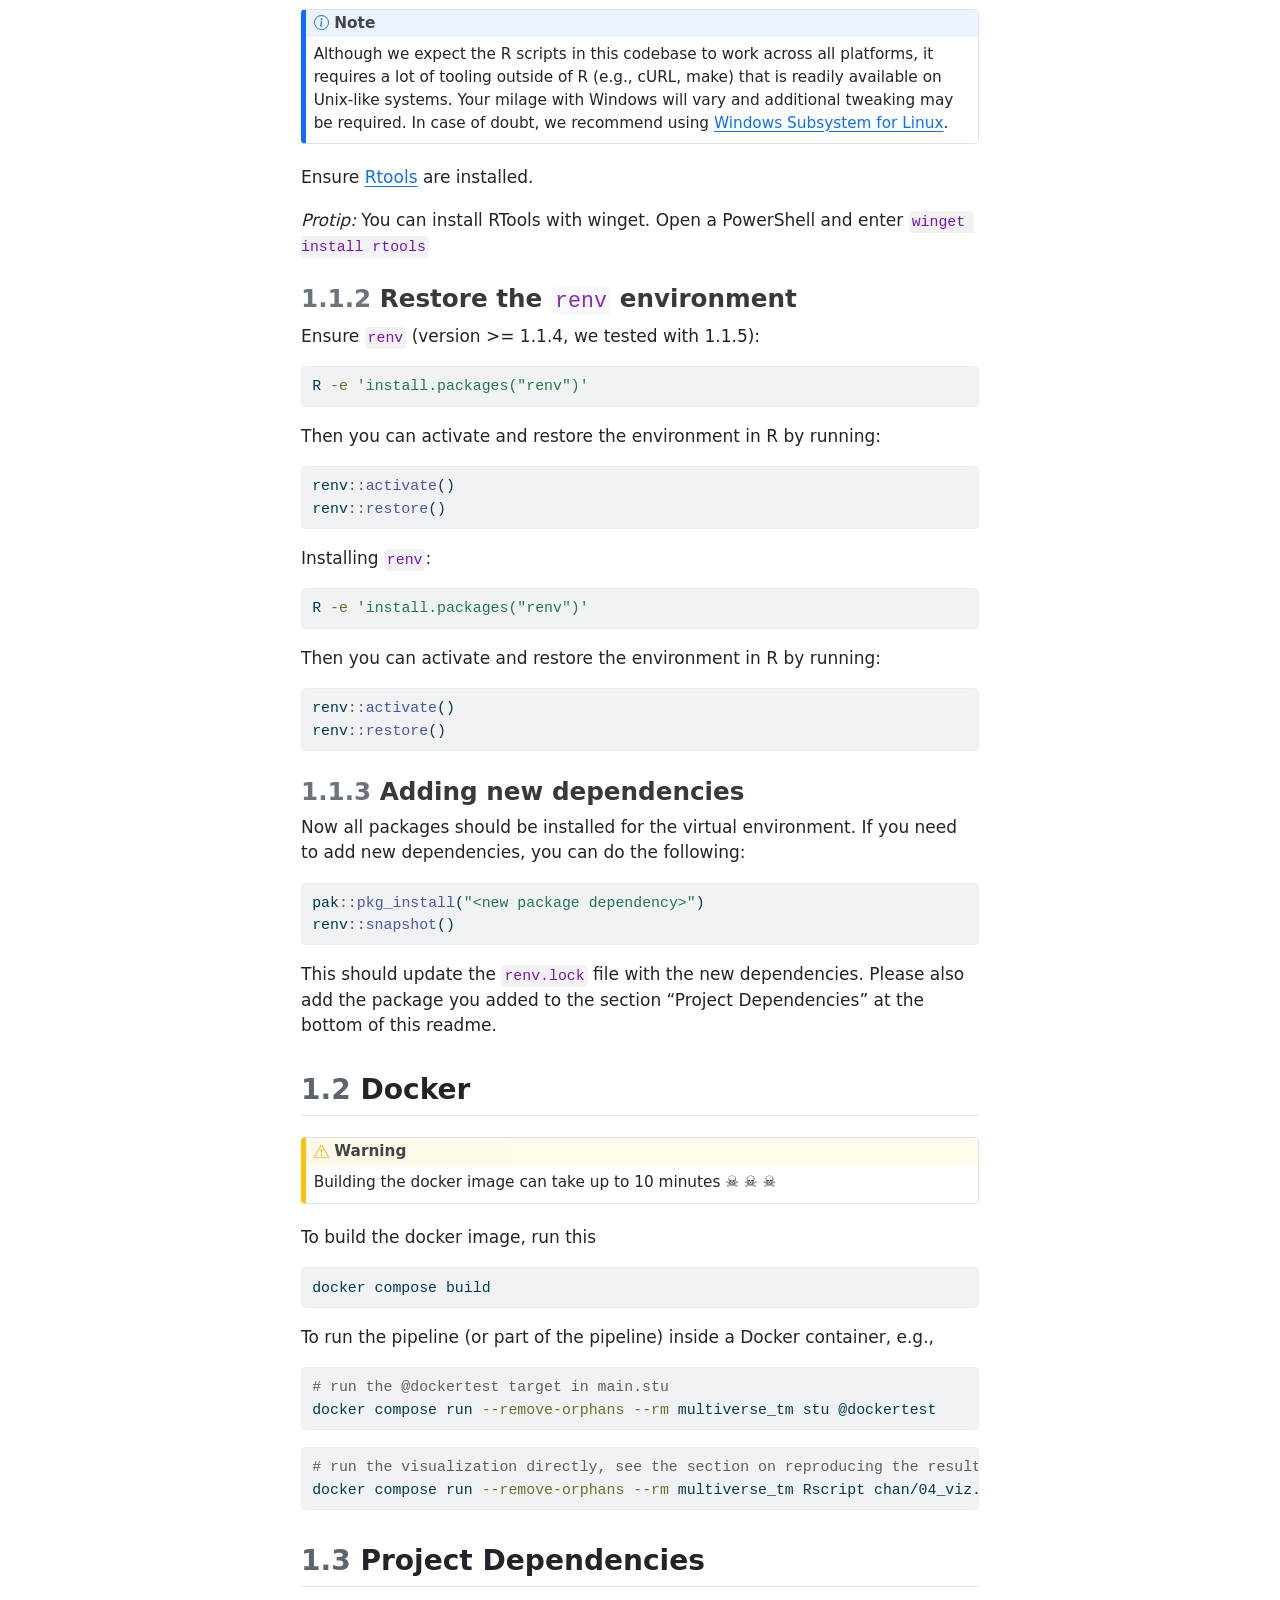
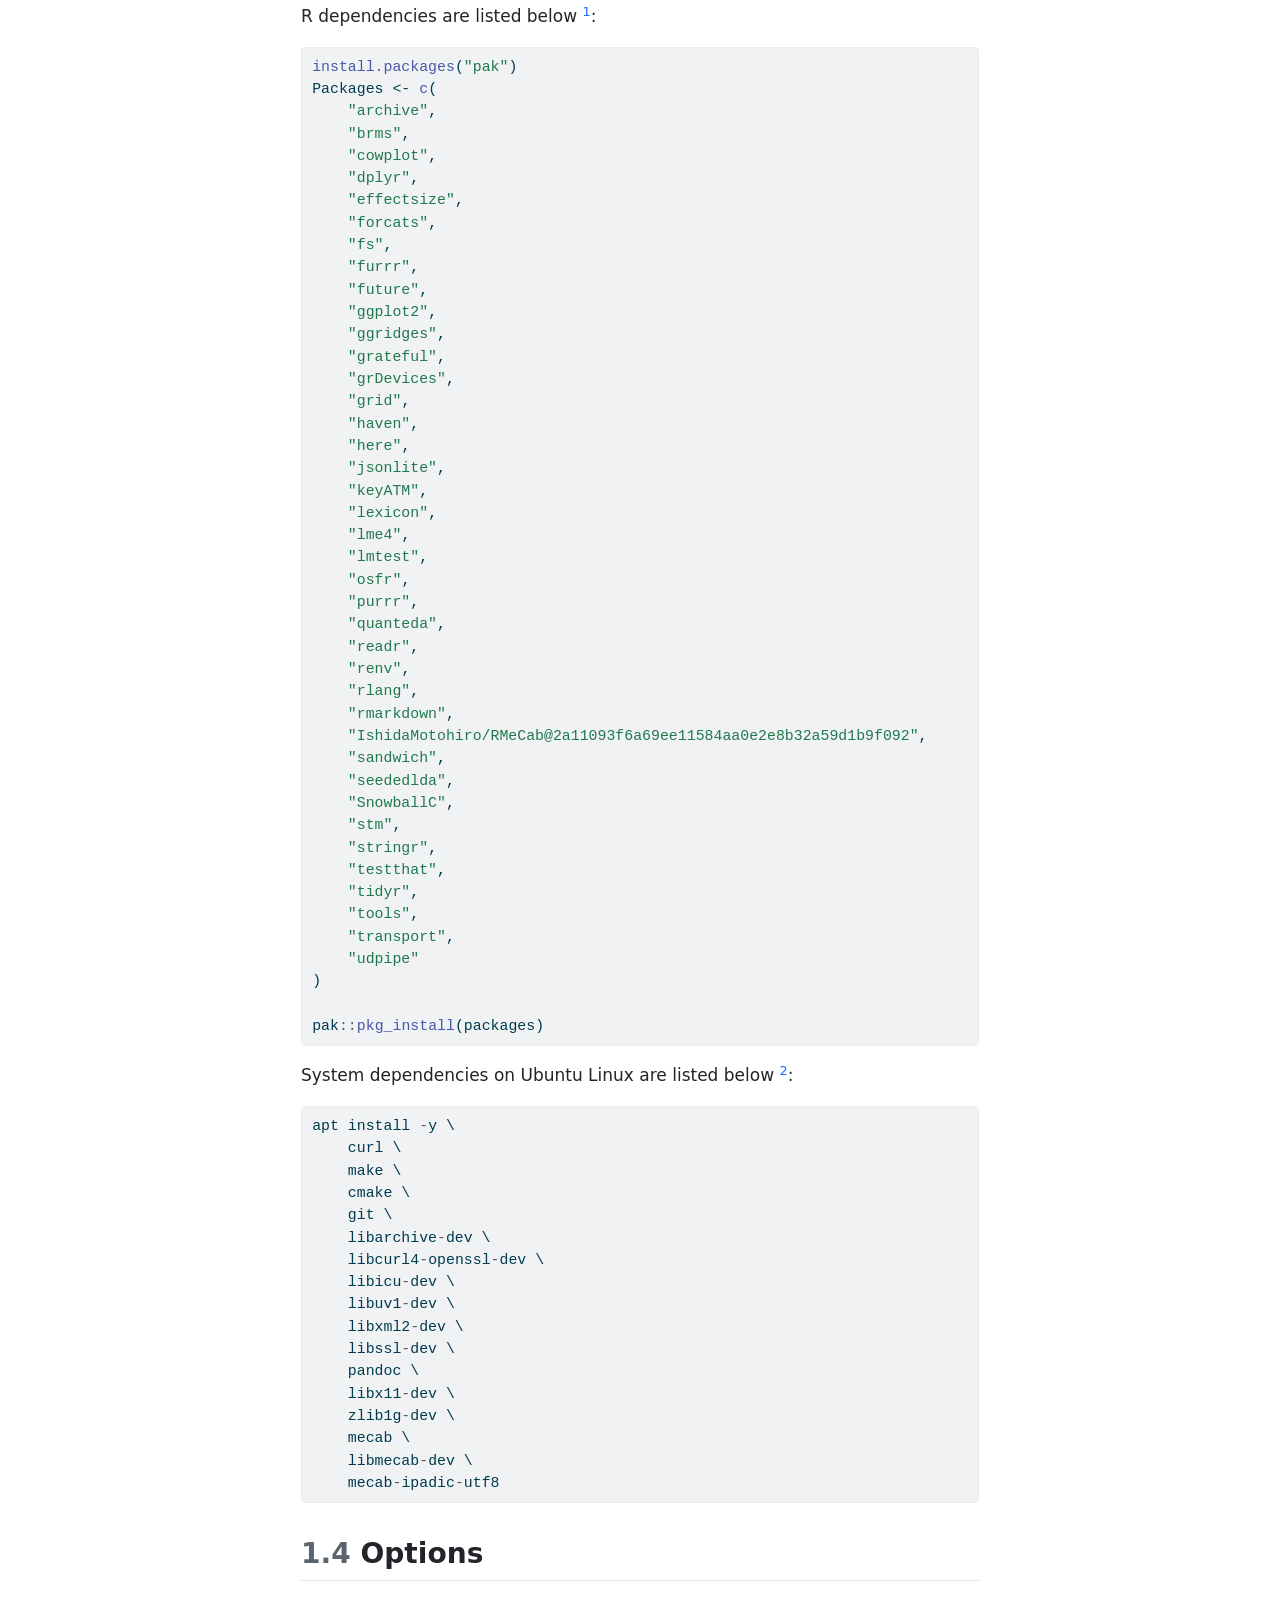
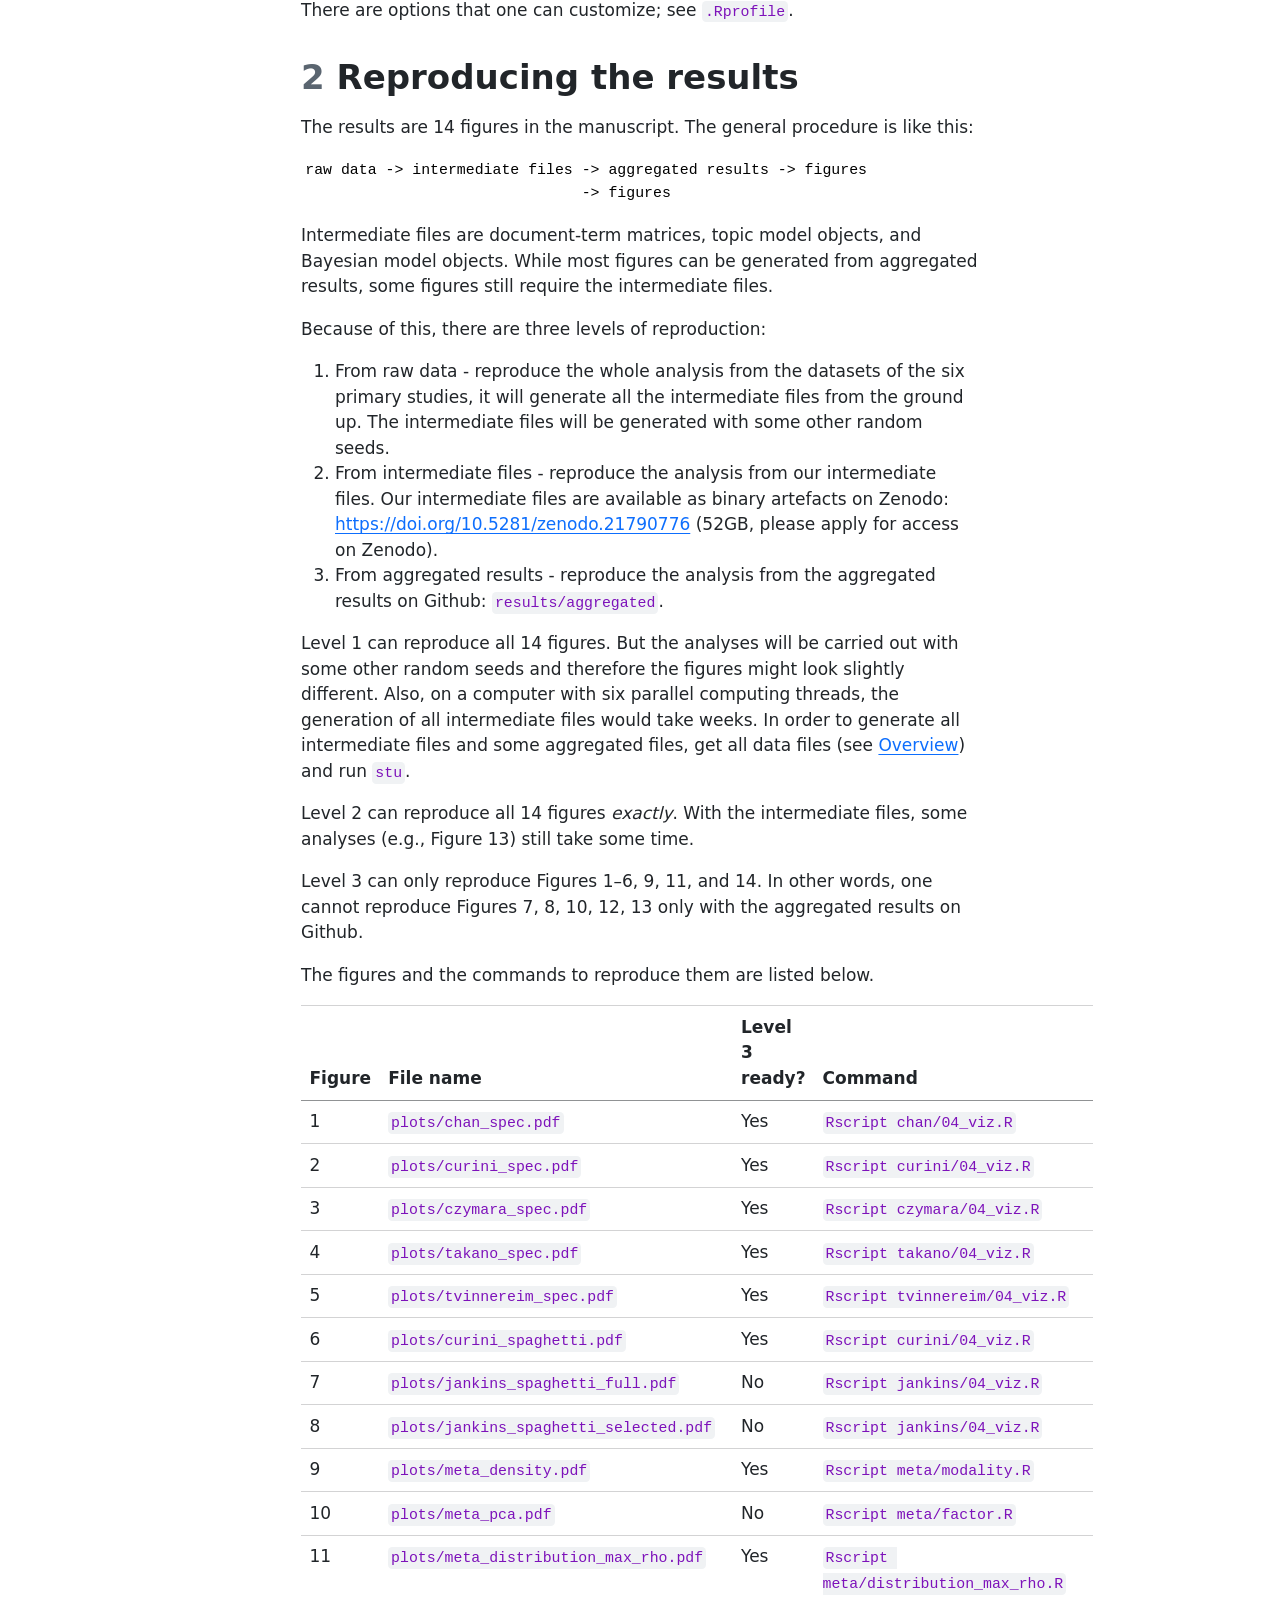
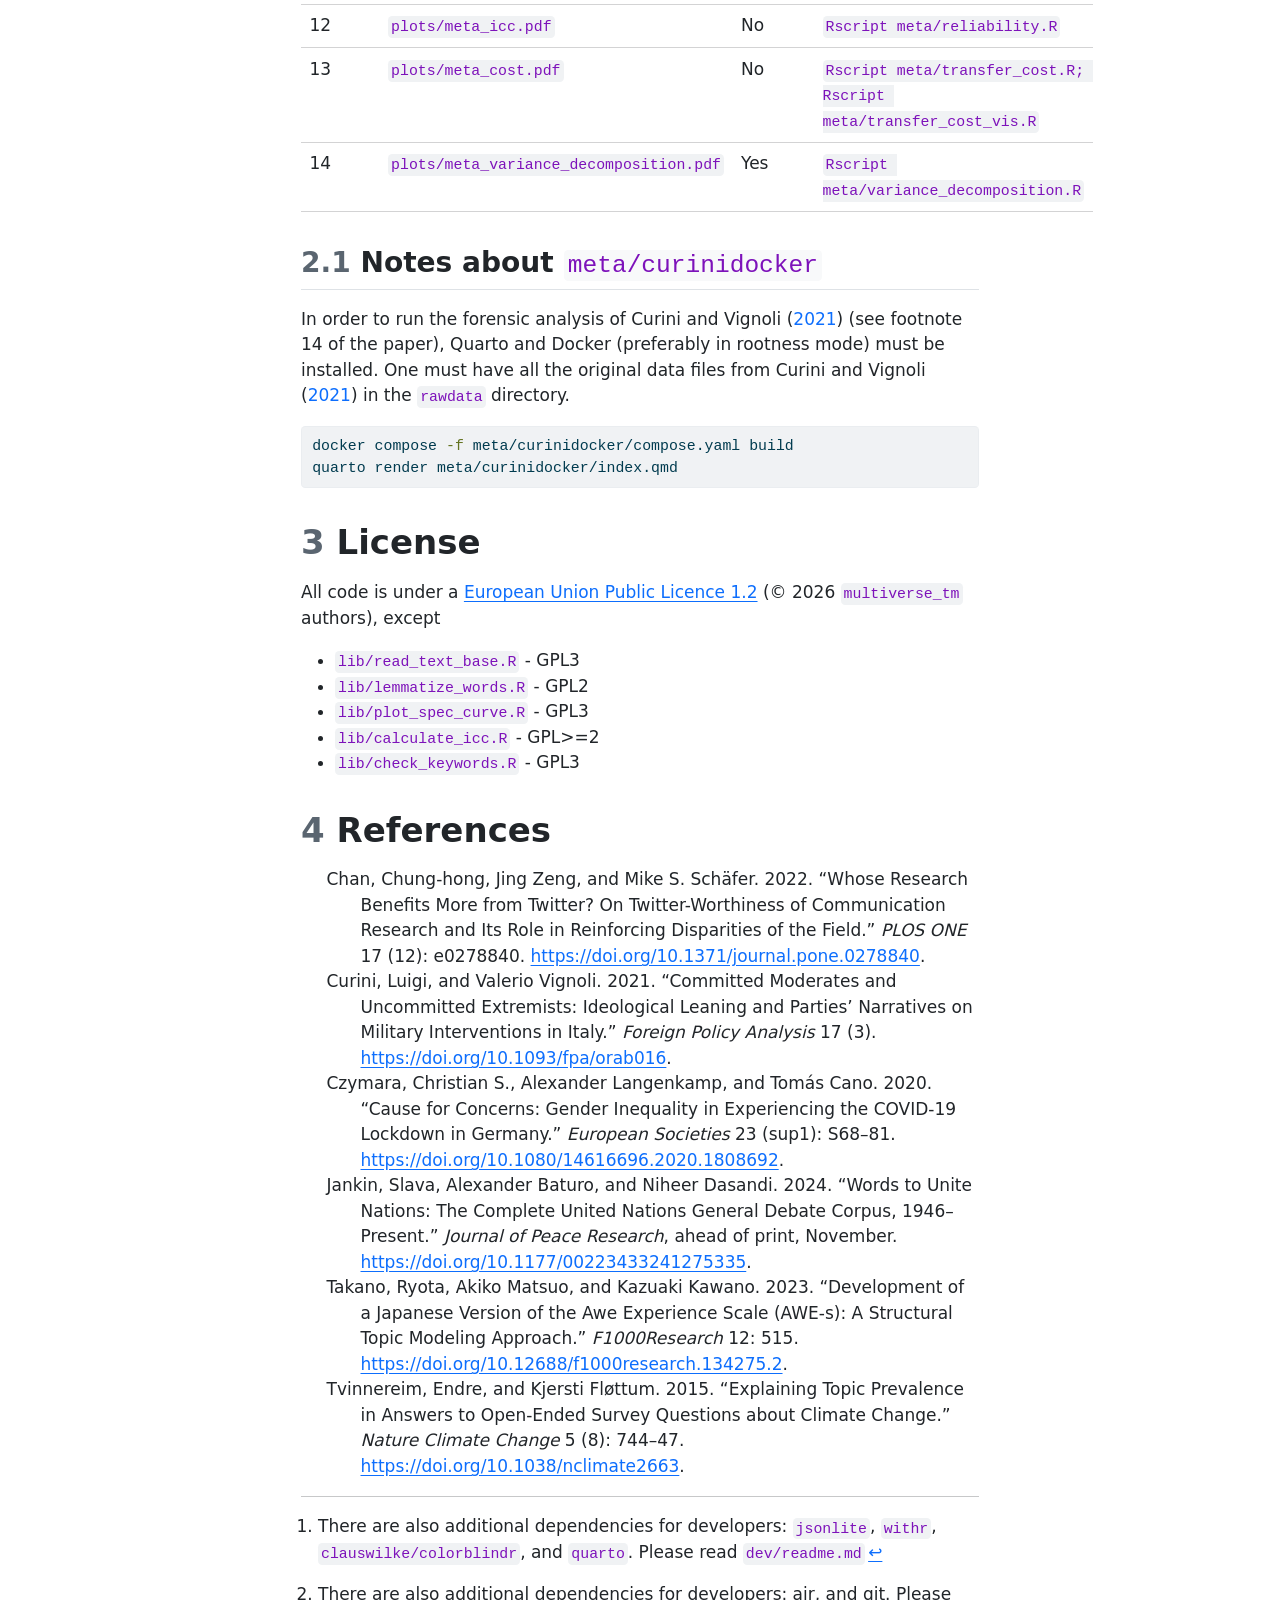
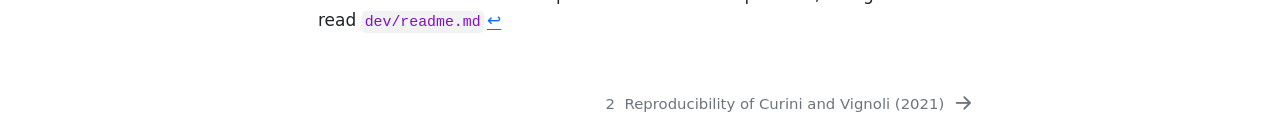
==== commit 72995a73: "Built site for gh-pages" ====
--- a/index.html
+++ b/index.html
@@ -183,6 +183,12 @@
  <span class="menu-text"><span class="chapter-number">3</span>&nbsp; <span class="chapter-title">Multiverse analysis for topic modeling: A walkthrough of the procedure</span></span></a>
   </div>
 </li>
+        <li class="sidebar-item">
+  <div class="sidebar-item-container"> 
+  <a href="./meta/transparency.html" class="sidebar-item-text sidebar-link">
+ <span class="menu-text"><span class="chapter-number">4</span>&nbsp; <span class="chapter-title">Research Transparency Report</span></span></a>
+  </div>
+</li>
     </ul>
     </div>
 <div class="quarto-sidebar-footer"><div class="sidebar-footer-item">
@@ -419,76 +425,79 @@
 <p>Building the docker image can take up to 10 minutes ☠️ ☠️ ☠️</p>
 </div>
 </div>
-<p>The entire analysis can be run with Docker by using</p>
-<div class="code-copy-outer-scaffold"><div class="sourceCode" id="cb7"><pre class="sourceCode bash code-with-copy"><code class="sourceCode bash"><span id="cb7-1"><a href="#cb7-1" aria-hidden="true" tabindex="-1"></a><span class="ex">docker</span> compose build</span>
-<span id="cb7-2"><a href="#cb7-2" aria-hidden="true" tabindex="-1"></a><span class="ex">docker</span> compose up</span></code></pre></div><button title="Copy to Clipboard" class="code-copy-button"><i class="bi"></i></button></div>
-<p>Note that <code>docker compose up</code> currently runs the debug mode of the <code>takano</code> analysis.</p>
+<p>To build the docker image, run this</p>
+<div class="code-copy-outer-scaffold"><div class="sourceCode" id="cb7"><pre class="sourceCode bash code-with-copy"><code class="sourceCode bash"><span id="cb7-1"><a href="#cb7-1" aria-hidden="true" tabindex="-1"></a><span class="ex">docker</span> compose build</span></code></pre></div><button title="Copy to Clipboard" class="code-copy-button"><i class="bi"></i></button></div>
+<p>To run the pipeline (or part of the pipeline) inside a Docker container, e.g.,</p>
+<div class="code-copy-outer-scaffold"><div class="sourceCode" id="cb8"><pre class="sourceCode bash code-with-copy"><code class="sourceCode bash"><span id="cb8-1"><a href="#cb8-1" aria-hidden="true" tabindex="-1"></a><span class="co"># run the @dockertest target in main.stu</span></span>
+<span id="cb8-2"><a href="#cb8-2" aria-hidden="true" tabindex="-1"></a><span class="ex">docker</span> compose run <span class="at">--remove-orphans</span> <span class="at">--rm</span> multiverse_tm stu @dockertest</span></code></pre></div><button title="Copy to Clipboard" class="code-copy-button"><i class="bi"></i></button></div>
+<div class="code-copy-outer-scaffold"><div class="sourceCode" id="cb9"><pre class="sourceCode bash code-with-copy"><code class="sourceCode bash"><span id="cb9-1"><a href="#cb9-1" aria-hidden="true" tabindex="-1"></a><span class="co"># run the visualization directly, see the section on reproducing the results</span></span>
+<span id="cb9-2"><a href="#cb9-2" aria-hidden="true" tabindex="-1"></a><span class="ex">docker</span> compose run <span class="at">--remove-orphans</span> <span class="at">--rm</span> multiverse_tm Rscript chan/04_viz.R</span></code></pre></div><button title="Copy to Clipboard" class="code-copy-button"><i class="bi"></i></button></div>
 </section>
 <section id="project-dependencies" class="level2" data-number="1.3">
 <h2 data-number="1.3" class="anchored" data-anchor-id="project-dependencies"><span class="header-section-number">1.3</span> Project Dependencies</h2>
 <p>R dependencies are listed below <a href="#fn1" class="footnote-ref" id="fnref1" role="doc-noteref"><sup>1</sup></a>:</p>
-<div class="code-copy-outer-scaffold"><div class="sourceCode" id="cb8"><pre class="sourceCode r code-with-copy"><code class="sourceCode r"><span id="cb8-1"><a href="#cb8-1" aria-hidden="true" tabindex="-1"></a><span class="fu">install.packages</span>(<span class="st">"pak"</span>)</span>
-<span id="cb8-2"><a href="#cb8-2" aria-hidden="true" tabindex="-1"></a>Packages <span class="ot">&lt;-</span> <span class="fu">c</span>(</span>
-<span id="cb8-3"><a href="#cb8-3" aria-hidden="true" tabindex="-1"></a>    <span class="st">"archive"</span>,</span>
-<span id="cb8-4"><a href="#cb8-4" aria-hidden="true" tabindex="-1"></a>    <span class="st">"brms"</span>,</span>
-<span id="cb8-5"><a href="#cb8-5" aria-hidden="true" tabindex="-1"></a>    <span class="st">"cowplot"</span>,</span>
-<span id="cb8-6"><a href="#cb8-6" aria-hidden="true" tabindex="-1"></a>    <span class="st">"dplyr"</span>,</span>
-<span id="cb8-7"><a href="#cb8-7" aria-hidden="true" tabindex="-1"></a>    <span class="st">"effectsize"</span>,</span>
-<span id="cb8-8"><a href="#cb8-8" aria-hidden="true" tabindex="-1"></a>    <span class="st">"forcats"</span>,</span>
-<span id="cb8-9"><a href="#cb8-9" aria-hidden="true" tabindex="-1"></a>    <span class="st">"fs"</span>,</span>
-<span id="cb8-10"><a href="#cb8-10" aria-hidden="true" tabindex="-1"></a>    <span class="st">"furrr"</span>,</span>
-<span id="cb8-11"><a href="#cb8-11" aria-hidden="true" tabindex="-1"></a>    <span class="st">"future"</span>,</span>
-<span id="cb8-12"><a href="#cb8-12" aria-hidden="true" tabindex="-1"></a>    <span class="st">"ggplot2"</span>,</span>
-<span id="cb8-13"><a href="#cb8-13" aria-hidden="true" tabindex="-1"></a>    <span class="st">"ggridges"</span>,</span>
-<span id="cb8-14"><a href="#cb8-14" aria-hidden="true" tabindex="-1"></a>    <span class="st">"grateful"</span>,</span>
-<span id="cb8-15"><a href="#cb8-15" aria-hidden="true" tabindex="-1"></a>    <span class="st">"grDevices"</span>,</span>
-<span id="cb8-16"><a href="#cb8-16" aria-hidden="true" tabindex="-1"></a>    <span class="st">"grid"</span>,</span>
-<span id="cb8-17"><a href="#cb8-17" aria-hidden="true" tabindex="-1"></a>    <span class="st">"haven"</span>,</span>
-<span id="cb8-18"><a href="#cb8-18" aria-hidden="true" tabindex="-1"></a>    <span class="st">"here"</span>,</span>
-<span id="cb8-19"><a href="#cb8-19" aria-hidden="true" tabindex="-1"></a>    <span class="st">"jsonlite"</span>,</span>
-<span id="cb8-20"><a href="#cb8-20" aria-hidden="true" tabindex="-1"></a>    <span class="st">"keyATM"</span>,</span>
-<span id="cb8-21"><a href="#cb8-21" aria-hidden="true" tabindex="-1"></a>    <span class="st">"lexicon"</span>,</span>
-<span id="cb8-22"><a href="#cb8-22" aria-hidden="true" tabindex="-1"></a>    <span class="st">"lme4"</span>,</span>
-<span id="cb8-23"><a href="#cb8-23" aria-hidden="true" tabindex="-1"></a>    <span class="st">"lmtest"</span>,</span>
-<span id="cb8-24"><a href="#cb8-24" aria-hidden="true" tabindex="-1"></a>    <span class="st">"osfr"</span>,</span>
-<span id="cb8-25"><a href="#cb8-25" aria-hidden="true" tabindex="-1"></a>    <span class="st">"purrr"</span>,</span>
-<span id="cb8-26"><a href="#cb8-26" aria-hidden="true" tabindex="-1"></a>    <span class="st">"quanteda"</span>,</span>
-<span id="cb8-27"><a href="#cb8-27" aria-hidden="true" tabindex="-1"></a>    <span class="st">"readr"</span>,</span>
-<span id="cb8-28"><a href="#cb8-28" aria-hidden="true" tabindex="-1"></a>    <span class="st">"renv"</span>,</span>
-<span id="cb8-29"><a href="#cb8-29" aria-hidden="true" tabindex="-1"></a>    <span class="st">"rlang"</span>,</span>
-<span id="cb8-30"><a href="#cb8-30" aria-hidden="true" tabindex="-1"></a>    <span class="st">"rmarkdown"</span>,</span>
-<span id="cb8-31"><a href="#cb8-31" aria-hidden="true" tabindex="-1"></a>    <span class="st">"IshidaMotohiro/RMeCab@2a11093f6a69ee11584aa0e2e8b32a59d1b9f092"</span>,</span>
-<span id="cb8-32"><a href="#cb8-32" aria-hidden="true" tabindex="-1"></a>    <span class="st">"sandwich"</span>,</span>
-<span id="cb8-33"><a href="#cb8-33" aria-hidden="true" tabindex="-1"></a>    <span class="st">"seededlda"</span>,</span>
-<span id="cb8-34"><a href="#cb8-34" aria-hidden="true" tabindex="-1"></a>    <span class="st">"SnowballC"</span>,</span>
-<span id="cb8-35"><a href="#cb8-35" aria-hidden="true" tabindex="-1"></a>    <span class="st">"stm"</span>,</span>
-<span id="cb8-36"><a href="#cb8-36" aria-hidden="true" tabindex="-1"></a>    <span class="st">"stringr"</span>,</span>
-<span id="cb8-37"><a href="#cb8-37" aria-hidden="true" tabindex="-1"></a>    <span class="st">"testthat"</span>,</span>
-<span id="cb8-38"><a href="#cb8-38" aria-hidden="true" tabindex="-1"></a>    <span class="st">"tidyr"</span>,</span>
-<span id="cb8-39"><a href="#cb8-39" aria-hidden="true" tabindex="-1"></a>    <span class="st">"tools"</span>,</span>
-<span id="cb8-40"><a href="#cb8-40" aria-hidden="true" tabindex="-1"></a>    <span class="st">"transport"</span>,</span>
-<span id="cb8-41"><a href="#cb8-41" aria-hidden="true" tabindex="-1"></a>    <span class="st">"udpipe"</span></span>
-<span id="cb8-42"><a href="#cb8-42" aria-hidden="true" tabindex="-1"></a>)</span>
-<span id="cb8-43"><a href="#cb8-43" aria-hidden="true" tabindex="-1"></a></span>
-<span id="cb8-44"><a href="#cb8-44" aria-hidden="true" tabindex="-1"></a>pak<span class="sc">::</span><span class="fu">pkg_install</span>(packages)</span></code></pre></div><button title="Copy to Clipboard" class="code-copy-button"><i class="bi"></i></button></div>
+<div class="code-copy-outer-scaffold"><div class="sourceCode" id="cb10"><pre class="sourceCode r code-with-copy"><code class="sourceCode r"><span id="cb10-1"><a href="#cb10-1" aria-hidden="true" tabindex="-1"></a><span class="fu">install.packages</span>(<span class="st">"pak"</span>)</span>
+<span id="cb10-2"><a href="#cb10-2" aria-hidden="true" tabindex="-1"></a>Packages <span class="ot">&lt;-</span> <span class="fu">c</span>(</span>
+<span id="cb10-3"><a href="#cb10-3" aria-hidden="true" tabindex="-1"></a>    <span class="st">"archive"</span>,</span>
+<span id="cb10-4"><a href="#cb10-4" aria-hidden="true" tabindex="-1"></a>    <span class="st">"brms"</span>,</span>
+<span id="cb10-5"><a href="#cb10-5" aria-hidden="true" tabindex="-1"></a>    <span class="st">"cowplot"</span>,</span>
+<span id="cb10-6"><a href="#cb10-6" aria-hidden="true" tabindex="-1"></a>    <span class="st">"dplyr"</span>,</span>
+<span id="cb10-7"><a href="#cb10-7" aria-hidden="true" tabindex="-1"></a>    <span class="st">"effectsize"</span>,</span>
+<span id="cb10-8"><a href="#cb10-8" aria-hidden="true" tabindex="-1"></a>    <span class="st">"forcats"</span>,</span>
+<span id="cb10-9"><a href="#cb10-9" aria-hidden="true" tabindex="-1"></a>    <span class="st">"fs"</span>,</span>
+<span id="cb10-10"><a href="#cb10-10" aria-hidden="true" tabindex="-1"></a>    <span class="st">"furrr"</span>,</span>
+<span id="cb10-11"><a href="#cb10-11" aria-hidden="true" tabindex="-1"></a>    <span class="st">"future"</span>,</span>
+<span id="cb10-12"><a href="#cb10-12" aria-hidden="true" tabindex="-1"></a>    <span class="st">"ggplot2"</span>,</span>
+<span id="cb10-13"><a href="#cb10-13" aria-hidden="true" tabindex="-1"></a>    <span class="st">"ggridges"</span>,</span>
+<span id="cb10-14"><a href="#cb10-14" aria-hidden="true" tabindex="-1"></a>    <span class="st">"grateful"</span>,</span>
+<span id="cb10-15"><a href="#cb10-15" aria-hidden="true" tabindex="-1"></a>    <span class="st">"grDevices"</span>,</span>
+<span id="cb10-16"><a href="#cb10-16" aria-hidden="true" tabindex="-1"></a>    <span class="st">"grid"</span>,</span>
+<span id="cb10-17"><a href="#cb10-17" aria-hidden="true" tabindex="-1"></a>    <span class="st">"haven"</span>,</span>
+<span id="cb10-18"><a href="#cb10-18" aria-hidden="true" tabindex="-1"></a>    <span class="st">"here"</span>,</span>
+<span id="cb10-19"><a href="#cb10-19" aria-hidden="true" tabindex="-1"></a>    <span class="st">"jsonlite"</span>,</span>
+<span id="cb10-20"><a href="#cb10-20" aria-hidden="true" tabindex="-1"></a>    <span class="st">"keyATM"</span>,</span>
+<span id="cb10-21"><a href="#cb10-21" aria-hidden="true" tabindex="-1"></a>    <span class="st">"lexicon"</span>,</span>
+<span id="cb10-22"><a href="#cb10-22" aria-hidden="true" tabindex="-1"></a>    <span class="st">"lme4"</span>,</span>
+<span id="cb10-23"><a href="#cb10-23" aria-hidden="true" tabindex="-1"></a>    <span class="st">"lmtest"</span>,</span>
+<span id="cb10-24"><a href="#cb10-24" aria-hidden="true" tabindex="-1"></a>    <span class="st">"osfr"</span>,</span>
+<span id="cb10-25"><a href="#cb10-25" aria-hidden="true" tabindex="-1"></a>    <span class="st">"purrr"</span>,</span>
+<span id="cb10-26"><a href="#cb10-26" aria-hidden="true" tabindex="-1"></a>    <span class="st">"quanteda"</span>,</span>
+<span id="cb10-27"><a href="#cb10-27" aria-hidden="true" tabindex="-1"></a>    <span class="st">"readr"</span>,</span>
+<span id="cb10-28"><a href="#cb10-28" aria-hidden="true" tabindex="-1"></a>    <span class="st">"renv"</span>,</span>
+<span id="cb10-29"><a href="#cb10-29" aria-hidden="true" tabindex="-1"></a>    <span class="st">"rlang"</span>,</span>
+<span id="cb10-30"><a href="#cb10-30" aria-hidden="true" tabindex="-1"></a>    <span class="st">"rmarkdown"</span>,</span>
+<span id="cb10-31"><a href="#cb10-31" aria-hidden="true" tabindex="-1"></a>    <span class="st">"IshidaMotohiro/RMeCab@2a11093f6a69ee11584aa0e2e8b32a59d1b9f092"</span>,</span>
+<span id="cb10-32"><a href="#cb10-32" aria-hidden="true" tabindex="-1"></a>    <span class="st">"sandwich"</span>,</span>
+<span id="cb10-33"><a href="#cb10-33" aria-hidden="true" tabindex="-1"></a>    <span class="st">"seededlda"</span>,</span>
+<span id="cb10-34"><a href="#cb10-34" aria-hidden="true" tabindex="-1"></a>    <span class="st">"SnowballC"</span>,</span>
+<span id="cb10-35"><a href="#cb10-35" aria-hidden="true" tabindex="-1"></a>    <span class="st">"stm"</span>,</span>
+<span id="cb10-36"><a href="#cb10-36" aria-hidden="true" tabindex="-1"></a>    <span class="st">"stringr"</span>,</span>
+<span id="cb10-37"><a href="#cb10-37" aria-hidden="true" tabindex="-1"></a>    <span class="st">"testthat"</span>,</span>
+<span id="cb10-38"><a href="#cb10-38" aria-hidden="true" tabindex="-1"></a>    <span class="st">"tidyr"</span>,</span>
+<span id="cb10-39"><a href="#cb10-39" aria-hidden="true" tabindex="-1"></a>    <span class="st">"tools"</span>,</span>
+<span id="cb10-40"><a href="#cb10-40" aria-hidden="true" tabindex="-1"></a>    <span class="st">"transport"</span>,</span>
+<span id="cb10-41"><a href="#cb10-41" aria-hidden="true" tabindex="-1"></a>    <span class="st">"udpipe"</span></span>
+<span id="cb10-42"><a href="#cb10-42" aria-hidden="true" tabindex="-1"></a>)</span>
+<span id="cb10-43"><a href="#cb10-43" aria-hidden="true" tabindex="-1"></a></span>
+<span id="cb10-44"><a href="#cb10-44" aria-hidden="true" tabindex="-1"></a>pak<span class="sc">::</span><span class="fu">pkg_install</span>(packages)</span></code></pre></div><button title="Copy to Clipboard" class="code-copy-button"><i class="bi"></i></button></div>
 <p>System dependencies on Ubuntu Linux are listed below <a href="#fn2" class="footnote-ref" id="fnref2" role="doc-noteref"><sup>2</sup></a>:</p>
-<div class="code-copy-outer-scaffold"><div class="sourceCode" id="cb9"><pre class="sourceCode r code-with-copy"><code class="sourceCode r"><span id="cb9-1"><a href="#cb9-1" aria-hidden="true" tabindex="-1"></a>apt install <span class="sc">-</span>y \</span>
-<span id="cb9-2"><a href="#cb9-2" aria-hidden="true" tabindex="-1"></a>    curl \</span>
-<span id="cb9-3"><a href="#cb9-3" aria-hidden="true" tabindex="-1"></a>    make \</span>
-<span id="cb9-4"><a href="#cb9-4" aria-hidden="true" tabindex="-1"></a>    cmake \</span>
-<span id="cb9-5"><a href="#cb9-5" aria-hidden="true" tabindex="-1"></a>    git \</span>
-<span id="cb9-6"><a href="#cb9-6" aria-hidden="true" tabindex="-1"></a>    libarchive<span class="sc">-</span>dev \</span>
-<span id="cb9-7"><a href="#cb9-7" aria-hidden="true" tabindex="-1"></a>    libcurl4<span class="sc">-</span>openssl<span class="sc">-</span>dev \</span>
-<span id="cb9-8"><a href="#cb9-8" aria-hidden="true" tabindex="-1"></a>    libicu<span class="sc">-</span>dev \</span>
-<span id="cb9-9"><a href="#cb9-9" aria-hidden="true" tabindex="-1"></a>    libuv1<span class="sc">-</span>dev \</span>
-<span id="cb9-10"><a href="#cb9-10" aria-hidden="true" tabindex="-1"></a>    libxml2<span class="sc">-</span>dev \</span>
-<span id="cb9-11"><a href="#cb9-11" aria-hidden="true" tabindex="-1"></a>    libssl<span class="sc">-</span>dev \</span>
-<span id="cb9-12"><a href="#cb9-12" aria-hidden="true" tabindex="-1"></a>    pandoc \</span>
-<span id="cb9-13"><a href="#cb9-13" aria-hidden="true" tabindex="-1"></a>    libx11<span class="sc">-</span>dev \</span>
-<span id="cb9-14"><a href="#cb9-14" aria-hidden="true" tabindex="-1"></a>    zlib1g<span class="sc">-</span>dev \</span>
-<span id="cb9-15"><a href="#cb9-15" aria-hidden="true" tabindex="-1"></a>    mecab \</span>
-<span id="cb9-16"><a href="#cb9-16" aria-hidden="true" tabindex="-1"></a>    libmecab<span class="sc">-</span>dev \</span>
-<span id="cb9-17"><a href="#cb9-17" aria-hidden="true" tabindex="-1"></a>    mecab<span class="sc">-</span>ipadic<span class="sc">-</span>utf8</span></code></pre></div><button title="Copy to Clipboard" class="code-copy-button"><i class="bi"></i></button></div>
+<div class="code-copy-outer-scaffold"><div class="sourceCode" id="cb11"><pre class="sourceCode r code-with-copy"><code class="sourceCode r"><span id="cb11-1"><a href="#cb11-1" aria-hidden="true" tabindex="-1"></a>apt install <span class="sc">-</span>y \</span>
+<span id="cb11-2"><a href="#cb11-2" aria-hidden="true" tabindex="-1"></a>    curl \</span>
+<span id="cb11-3"><a href="#cb11-3" aria-hidden="true" tabindex="-1"></a>    make \</span>
+<span id="cb11-4"><a href="#cb11-4" aria-hidden="true" tabindex="-1"></a>    cmake \</span>
+<span id="cb11-5"><a href="#cb11-5" aria-hidden="true" tabindex="-1"></a>    git \</span>
+<span id="cb11-6"><a href="#cb11-6" aria-hidden="true" tabindex="-1"></a>    libarchive<span class="sc">-</span>dev \</span>
+<span id="cb11-7"><a href="#cb11-7" aria-hidden="true" tabindex="-1"></a>    libcurl4<span class="sc">-</span>openssl<span class="sc">-</span>dev \</span>
+<span id="cb11-8"><a href="#cb11-8" aria-hidden="true" tabindex="-1"></a>    libicu<span class="sc">-</span>dev \</span>
+<span id="cb11-9"><a href="#cb11-9" aria-hidden="true" tabindex="-1"></a>    libuv1<span class="sc">-</span>dev \</span>
+<span id="cb11-10"><a href="#cb11-10" aria-hidden="true" tabindex="-1"></a>    libxml2<span class="sc">-</span>dev \</span>
+<span id="cb11-11"><a href="#cb11-11" aria-hidden="true" tabindex="-1"></a>    libssl<span class="sc">-</span>dev \</span>
+<span id="cb11-12"><a href="#cb11-12" aria-hidden="true" tabindex="-1"></a>    pandoc \</span>
+<span id="cb11-13"><a href="#cb11-13" aria-hidden="true" tabindex="-1"></a>    libx11<span class="sc">-</span>dev \</span>
+<span id="cb11-14"><a href="#cb11-14" aria-hidden="true" tabindex="-1"></a>    zlib1g<span class="sc">-</span>dev \</span>
+<span id="cb11-15"><a href="#cb11-15" aria-hidden="true" tabindex="-1"></a>    mecab \</span>
+<span id="cb11-16"><a href="#cb11-16" aria-hidden="true" tabindex="-1"></a>    libmecab<span class="sc">-</span>dev \</span>
+<span id="cb11-17"><a href="#cb11-17" aria-hidden="true" tabindex="-1"></a>    mecab<span class="sc">-</span>ipadic<span class="sc">-</span>utf8</span></code></pre></div><button title="Copy to Clipboard" class="code-copy-button"><i class="bi"></i></button></div>
 </section>
 <section id="options" class="level2" data-number="1.4">
 <h2 data-number="1.4" class="anchored" data-anchor-id="options"><span class="header-section-number">1.4</span> Options</h2>
@@ -535,9 +544,9 @@
 </tr>
 <tr class="even">
 <td>2</td>
-<td><code>plots/currini_spec.pdf</code></td>
+<td><code>plots/curini_spec.pdf</code></td>
 <td>Yes</td>
-<td><code>Rscript currini/04_viz.R</code></td>
+<td><code>Rscript curini/04_viz.R</code></td>
 </tr>
 <tr class="odd">
 <td>3</td>
@@ -561,7 +570,7 @@
 <td>6</td>
 <td><code>plots/curini_spaghetti.pdf</code></td>
 <td>Yes</td>
-<td><code>Rscript currini/04_viz.R</code></td>
+<td><code>Rscript curini/04_viz.R</code></td>
 </tr>
 <tr class="odd">
 <td>7</td>
@@ -616,8 +625,8 @@
 <section id="notes-about-metacurinidocker" class="level2" data-number="2.1">
 <h2 data-number="2.1" class="anchored" data-anchor-id="notes-about-metacurinidocker"><span class="header-section-number">2.1</span> Notes about <code>meta/curinidocker</code></h2>
 <p>In order to run the forensic analysis of <span class="citation" data-cites="curini:2021:CMU">Curini and Vignoli (<a href="#ref-curini:2021:CMU" role="doc-biblioref">2021</a>)</span> (see footnote 14 of the paper), Quarto and Docker (preferably in rootness mode) must be installed. One must have all the original data files from <span class="citation" data-cites="curini:2021:CMU">Curini and Vignoli (<a href="#ref-curini:2021:CMU" role="doc-biblioref">2021</a>)</span> in the <code>rawdata</code> directory.</p>
-<div class="code-copy-outer-scaffold"><div class="sourceCode" id="cb11"><pre class="sourceCode bash code-with-copy"><code class="sourceCode bash"><span id="cb11-1"><a href="#cb11-1" aria-hidden="true" tabindex="-1"></a><span class="ex">docker</span> compose <span class="at">-f</span> meta/curinidocker/compose.yaml build</span>
-<span id="cb11-2"><a href="#cb11-2" aria-hidden="true" tabindex="-1"></a><span class="ex">quarto</span> render meta/curinidocker/index.qmd</span></code></pre></div><button title="Copy to Clipboard" class="code-copy-button"><i class="bi"></i></button></div>
+<div class="code-copy-outer-scaffold"><div class="sourceCode" id="cb13"><pre class="sourceCode bash code-with-copy"><code class="sourceCode bash"><span id="cb13-1"><a href="#cb13-1" aria-hidden="true" tabindex="-1"></a><span class="ex">docker</span> compose <span class="at">-f</span> meta/curinidocker/compose.yaml build</span>
+<span id="cb13-2"><a href="#cb13-2" aria-hidden="true" tabindex="-1"></a><span class="ex">quarto</span> render meta/curinidocker/index.qmd</span></code></pre></div><button title="Copy to Clipboard" class="code-copy-button"><i class="bi"></i></button></div>
 </section>
 </section>
 <section id="license" class="level1" data-number="3">
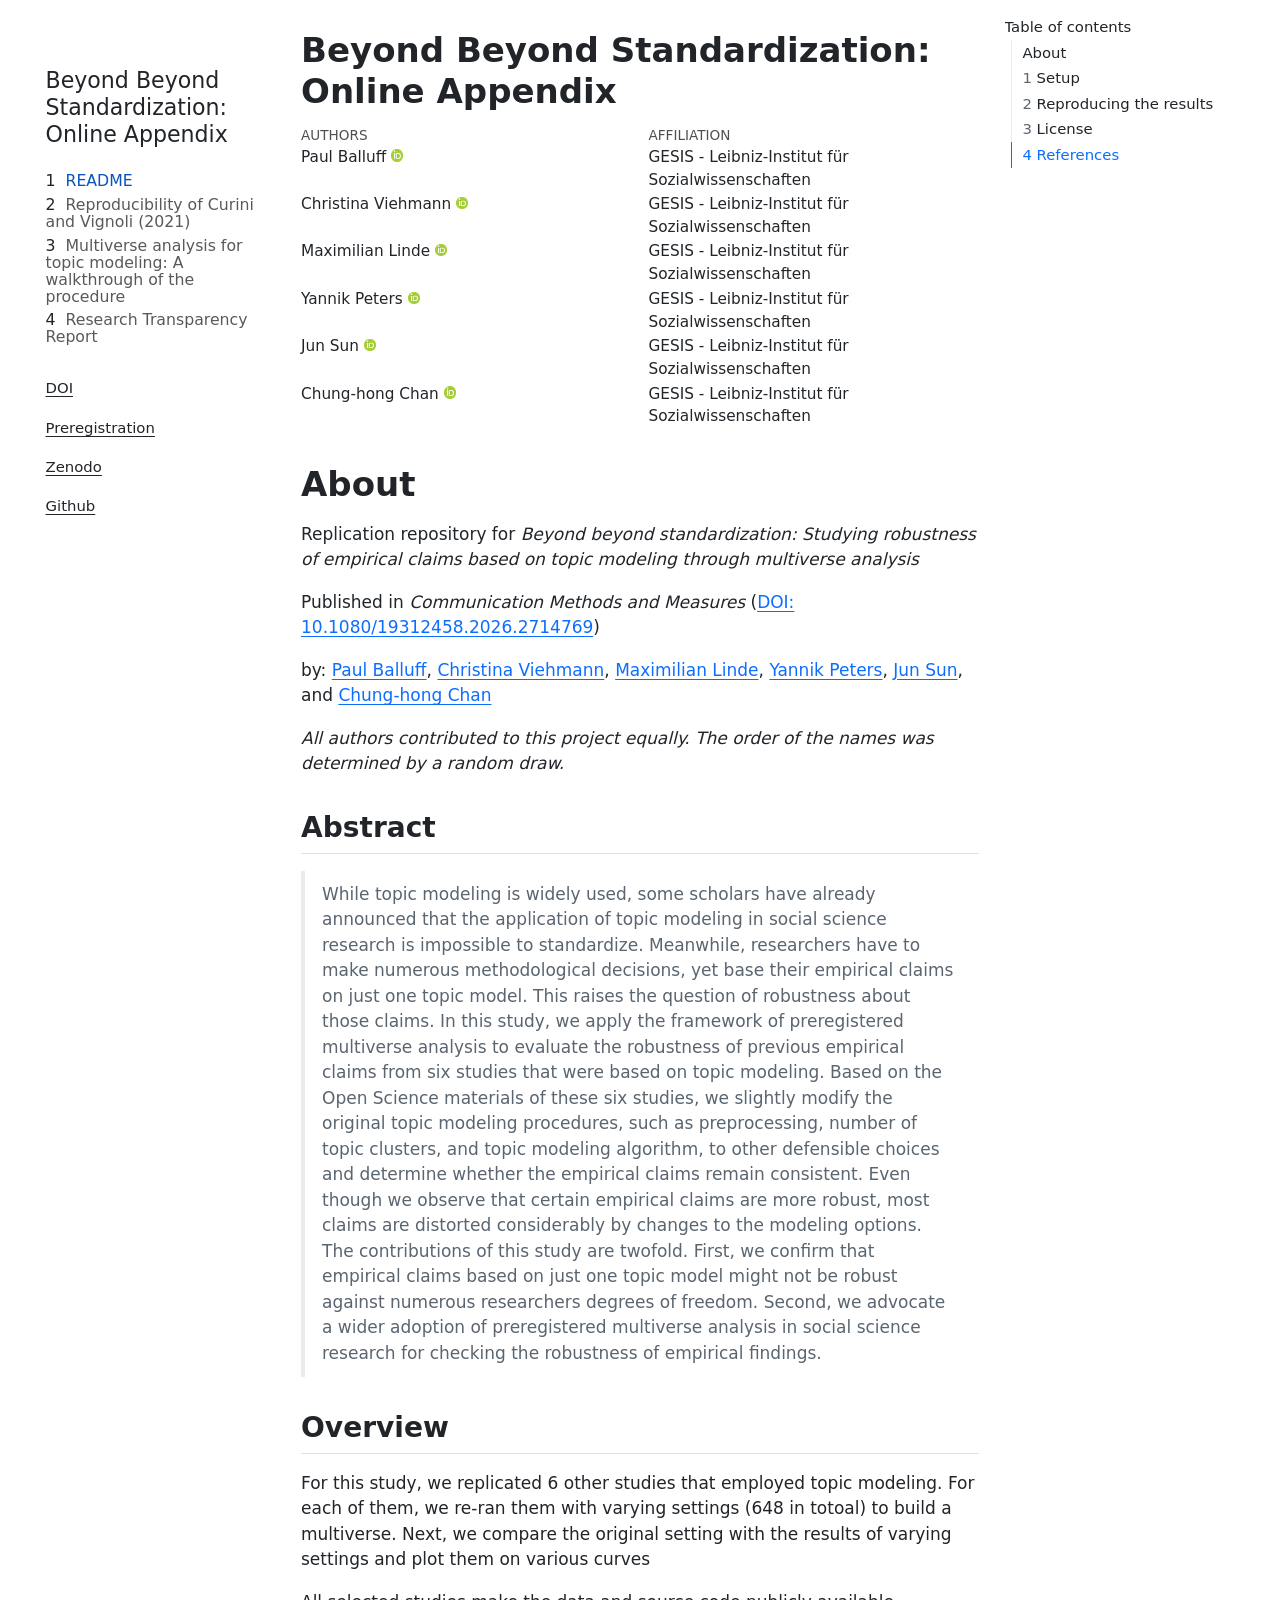
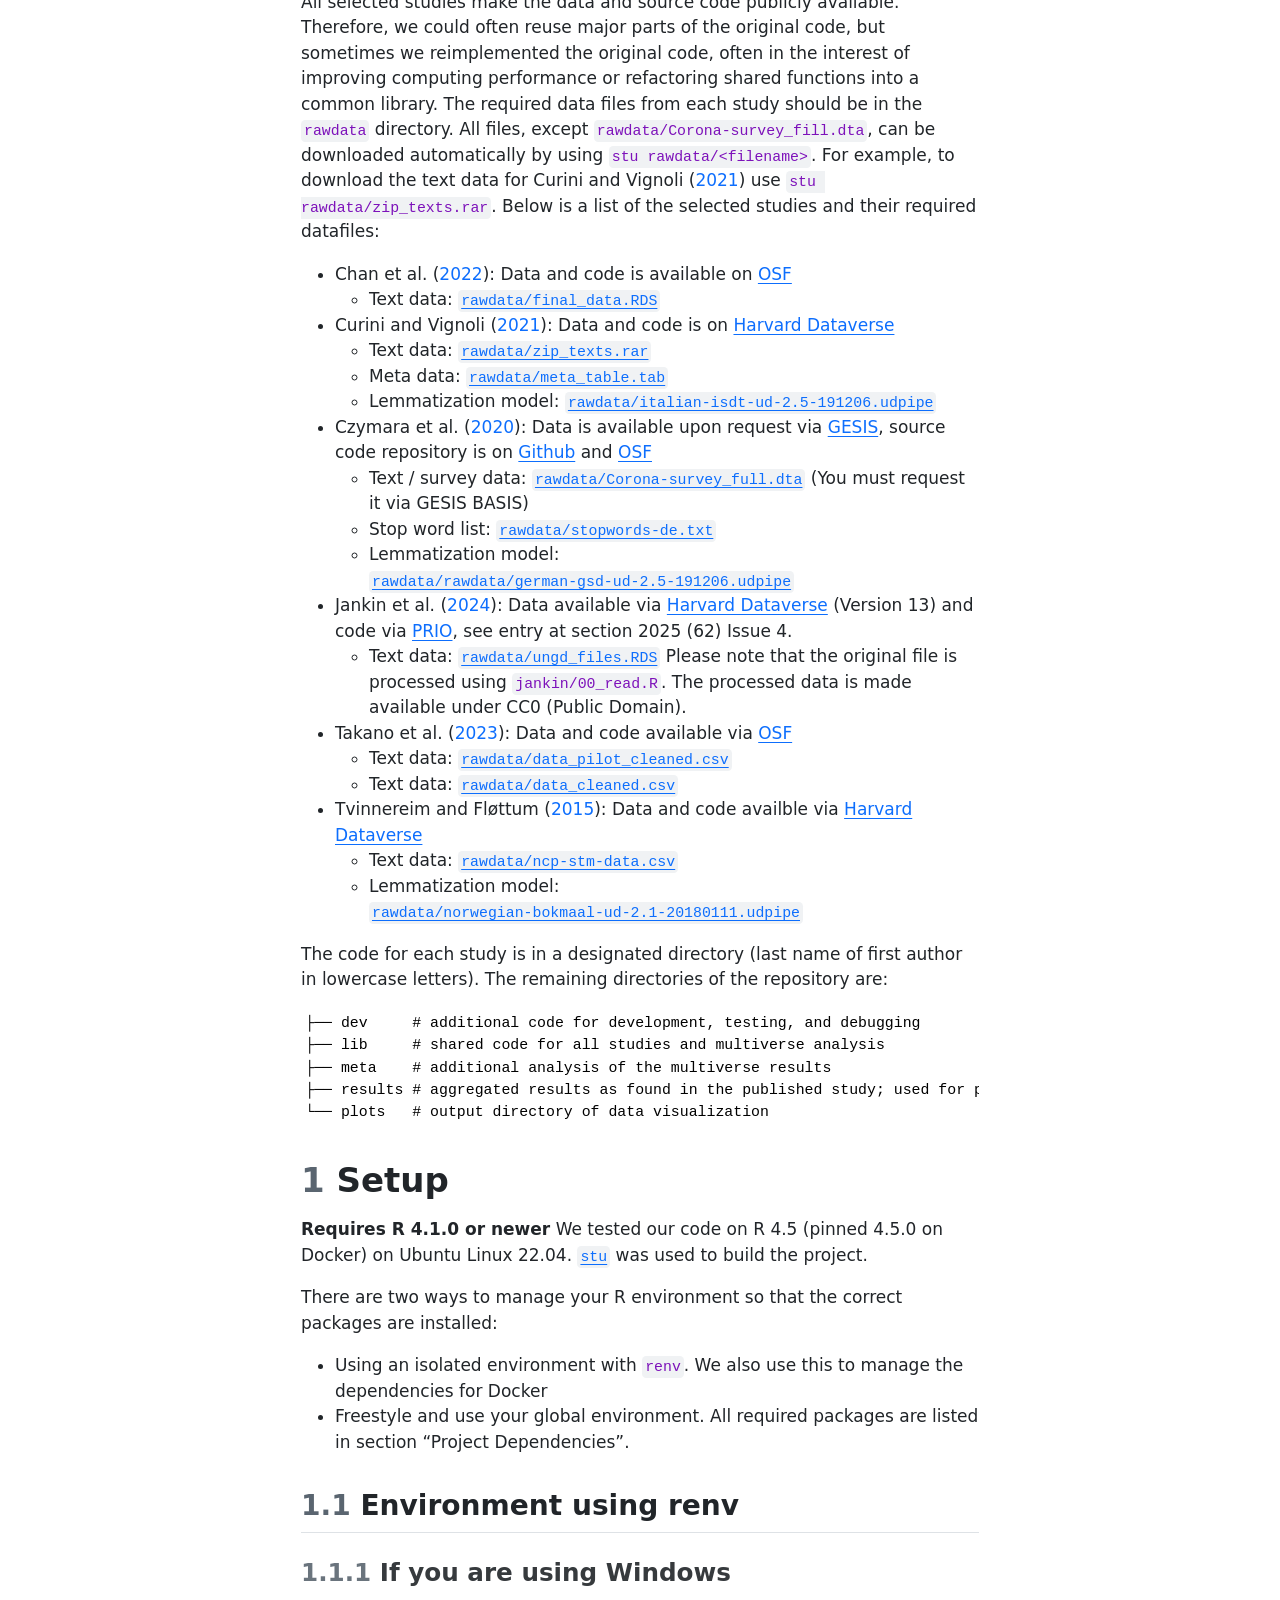
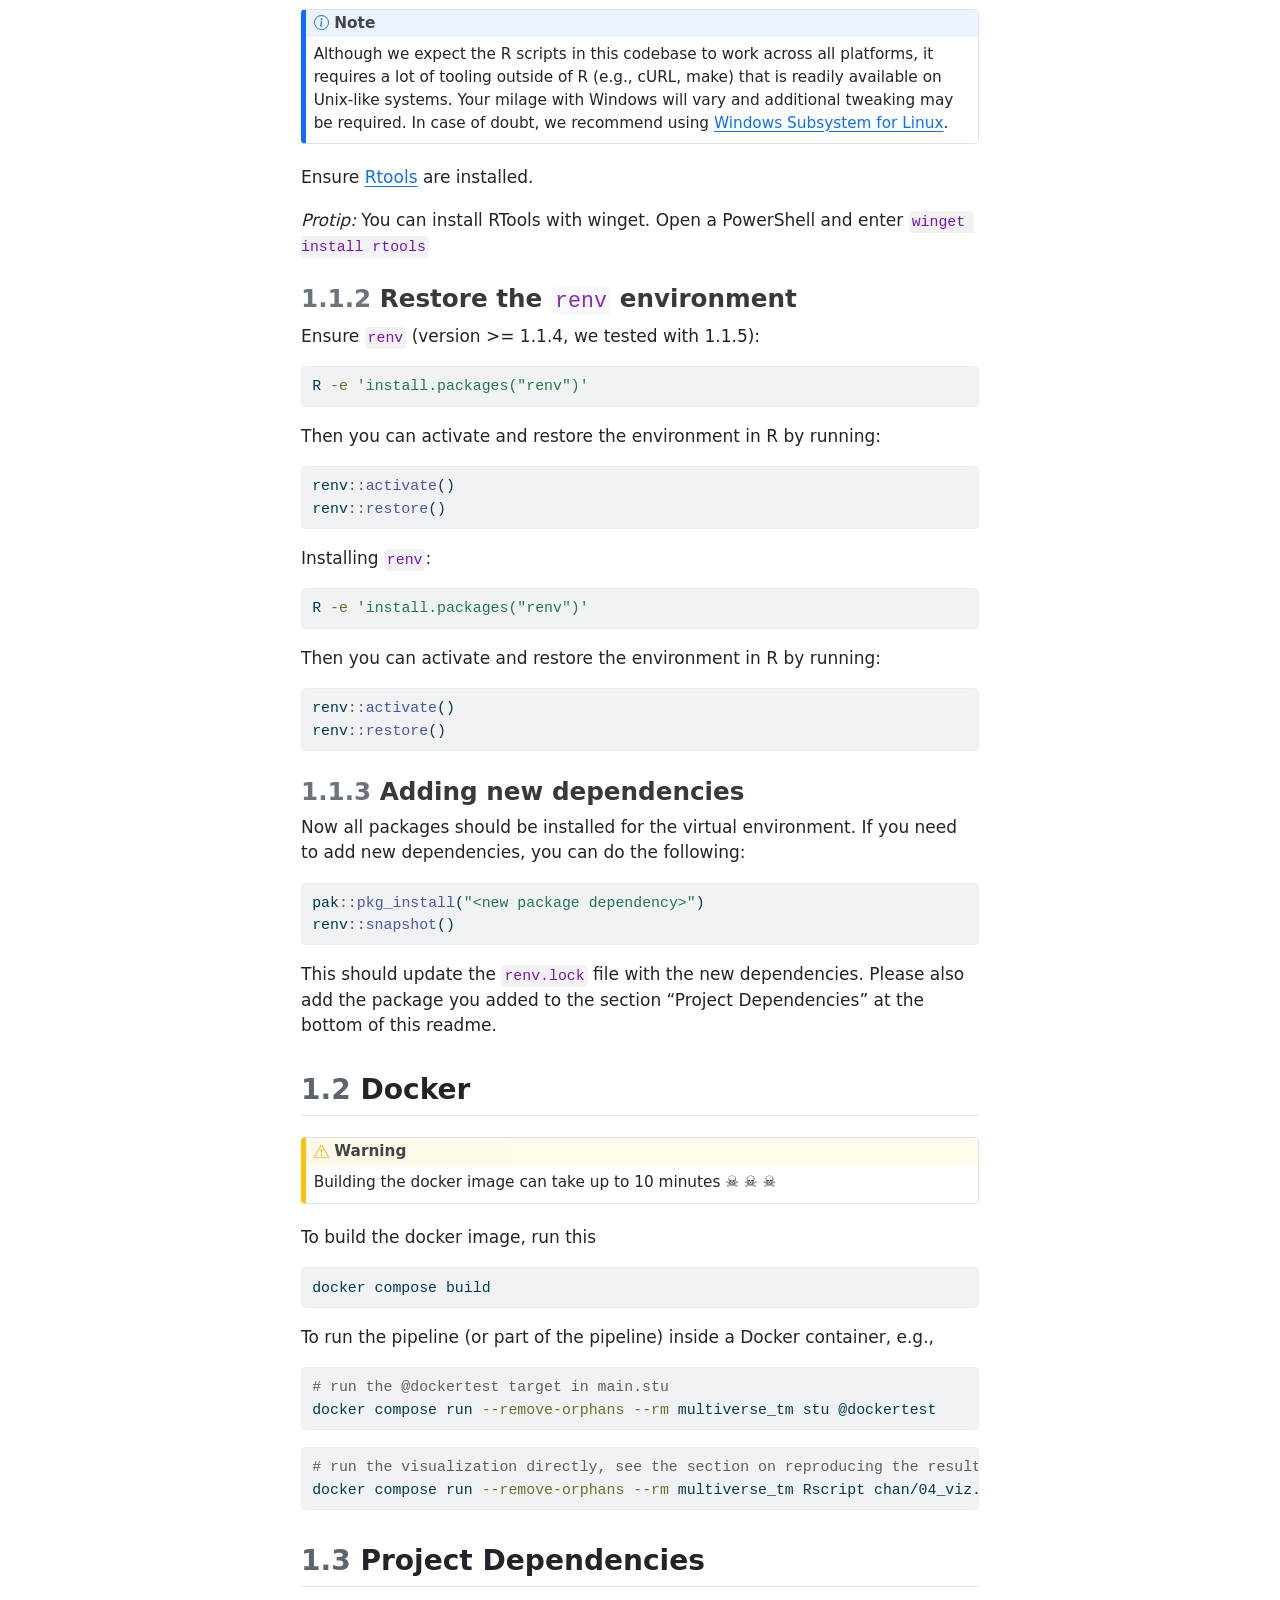
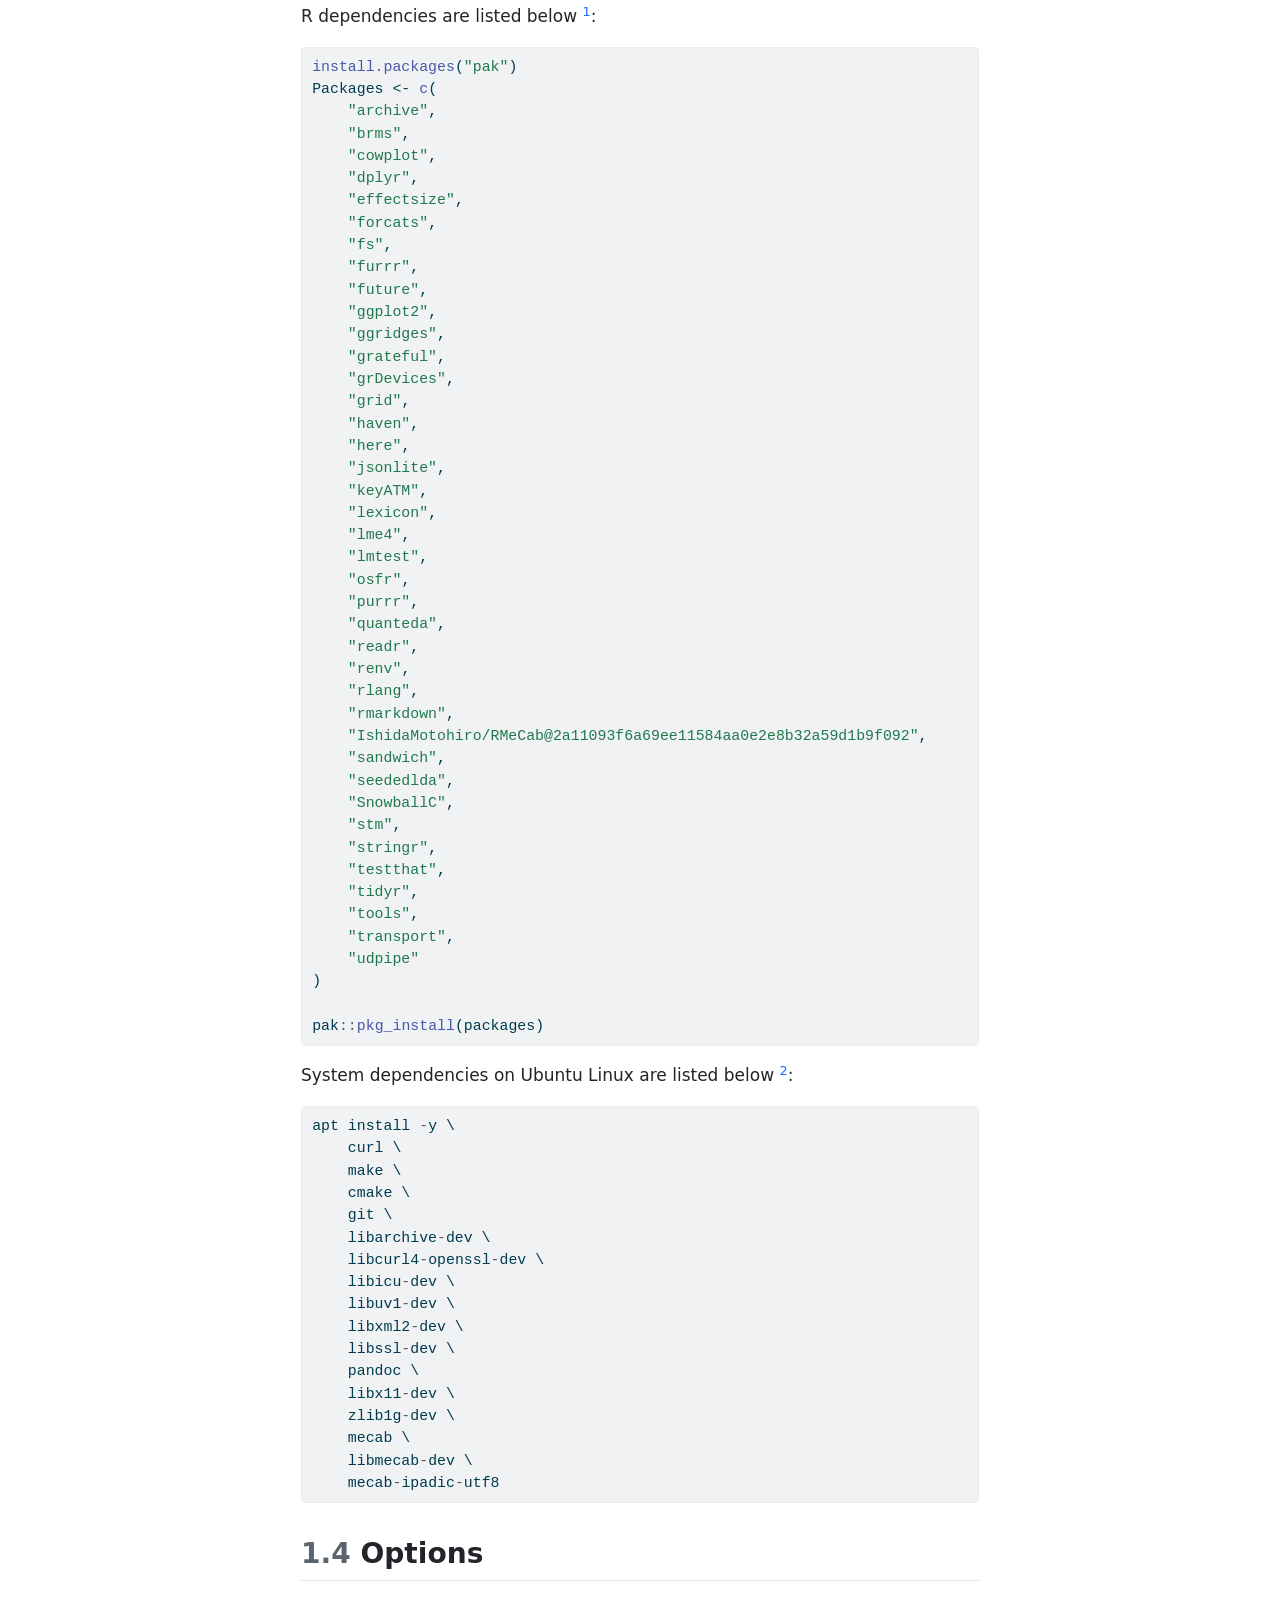
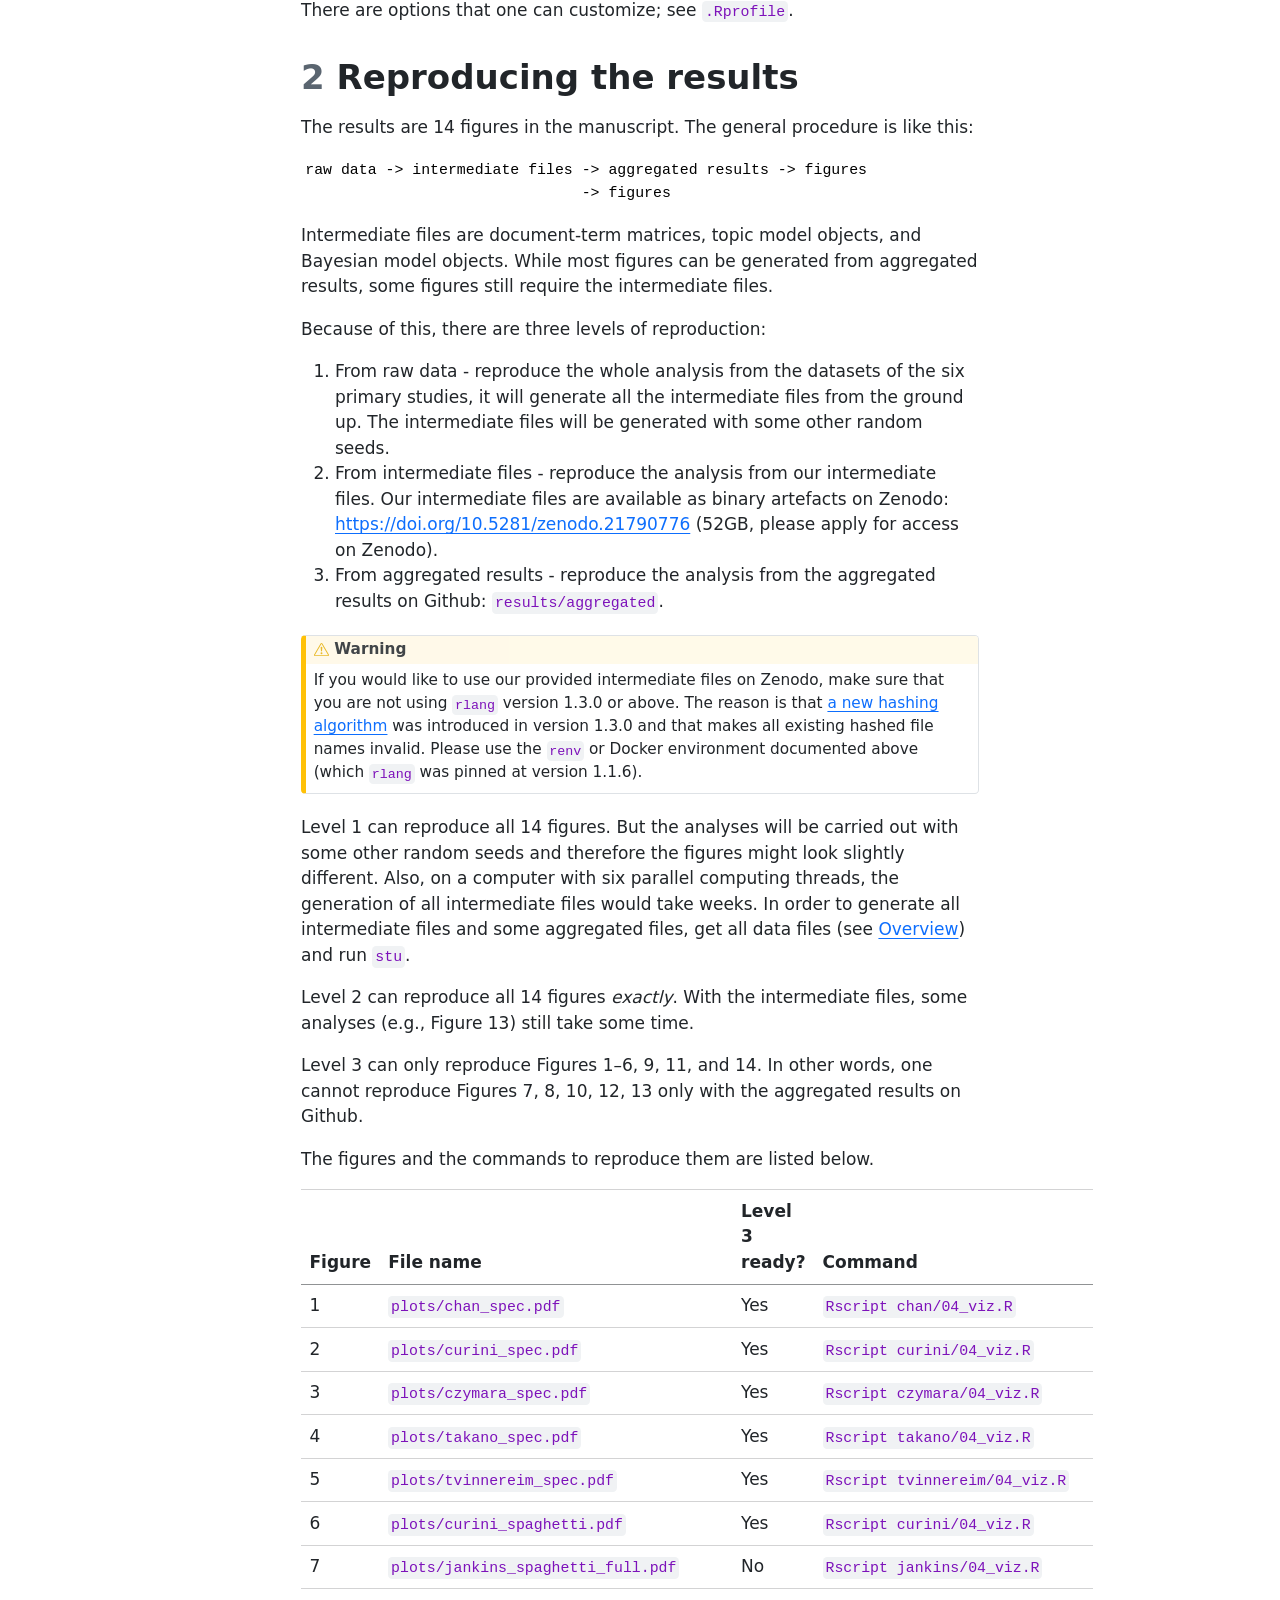
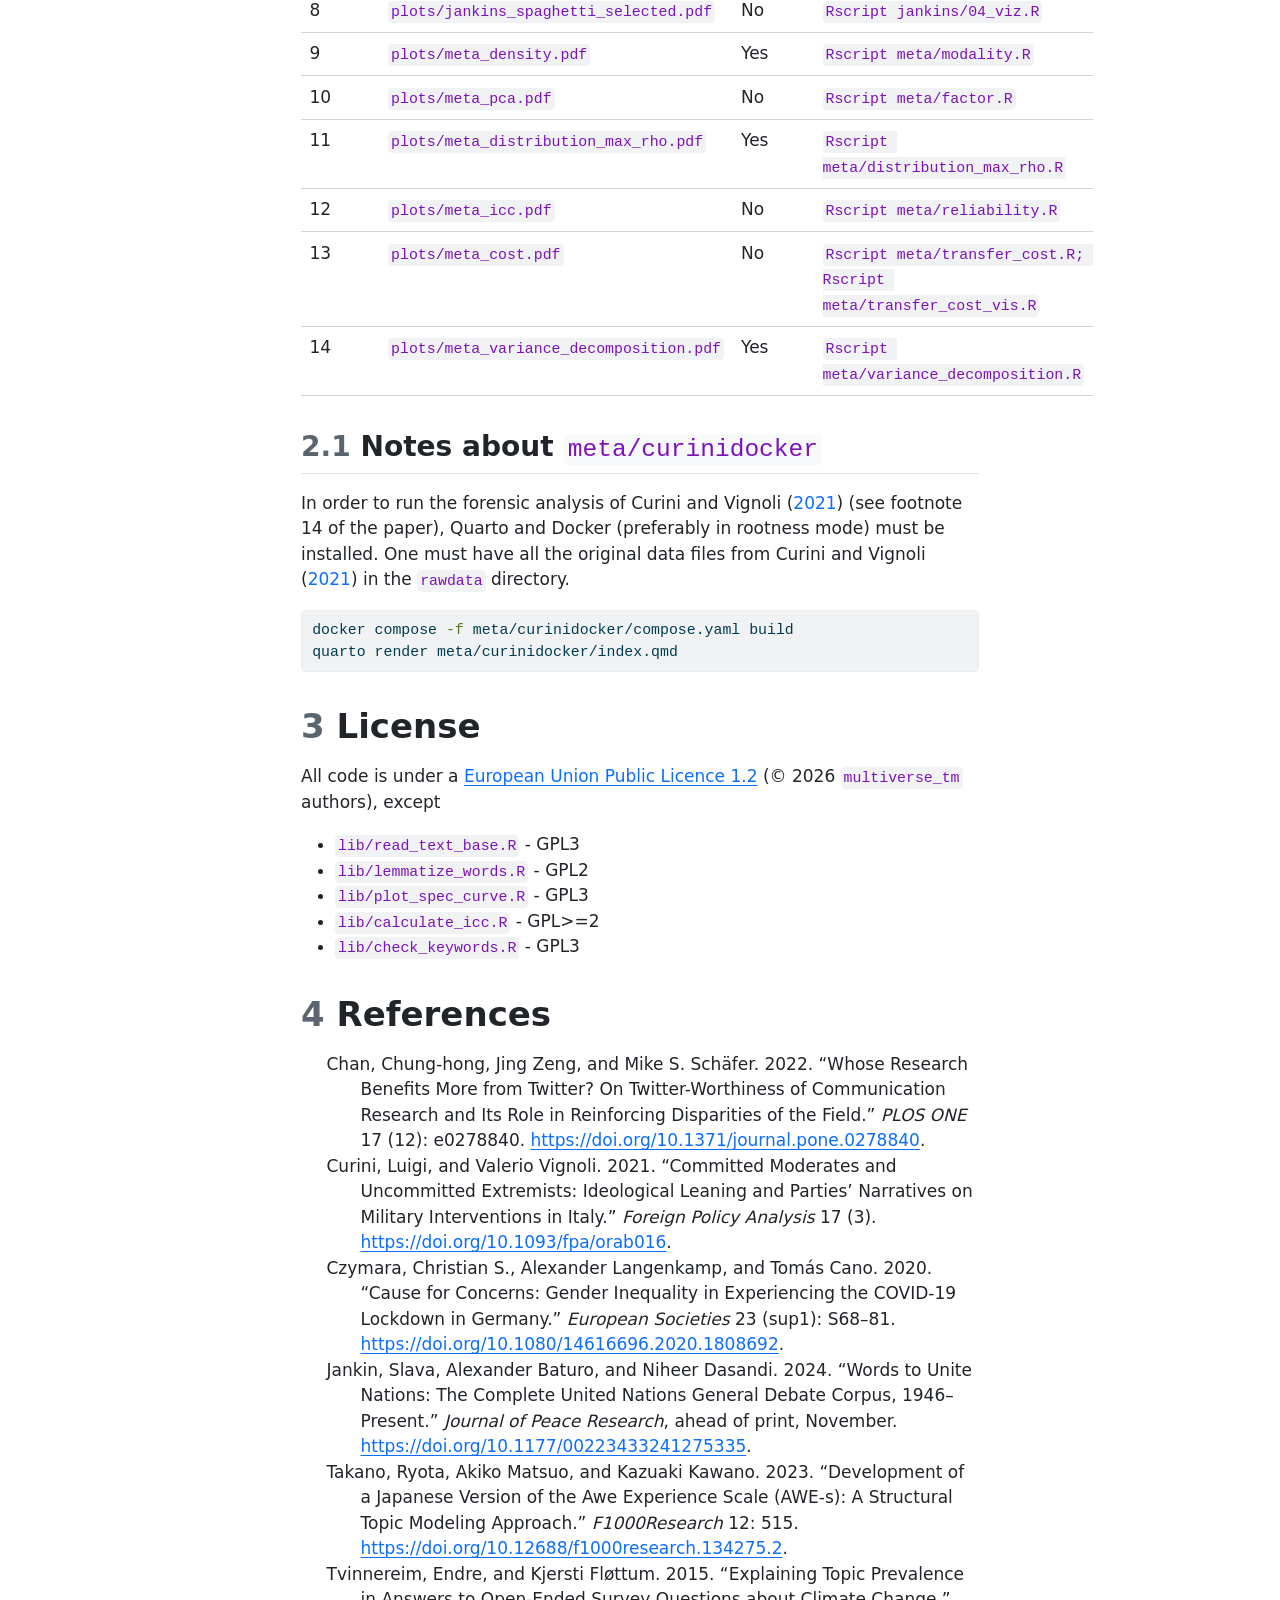
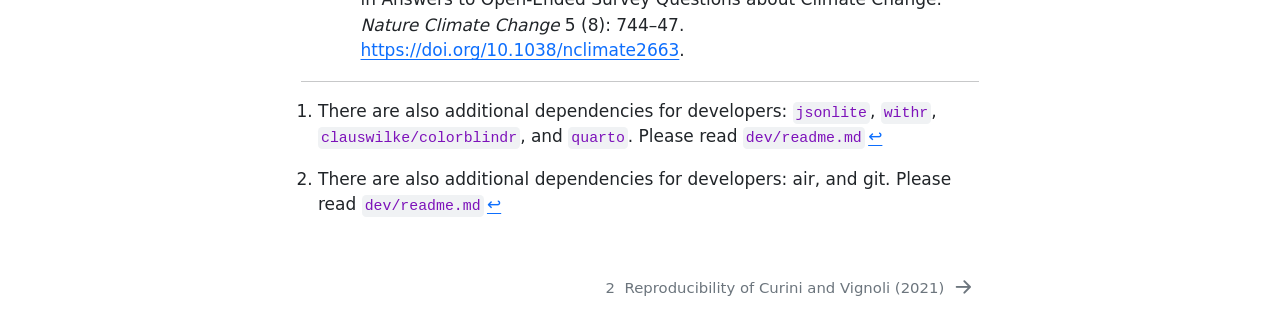
==== commit f8f458ec: "Built site for gh-pages" ====
--- a/index.html
+++ b/index.html
@@ -516,6 +516,19 @@
 <li>From intermediate files - reproduce the analysis from our intermediate files. Our intermediate files are available as binary artefacts on Zenodo: <a href="https://doi.org/10.5281/zenodo.21790776" class="uri">https://doi.org/10.5281/zenodo.21790776</a> (52GB, please apply for access on Zenodo).</li>
 <li>From aggregated results - reproduce the analysis from the aggregated results on Github: <code>results/aggregated</code>.</li>
 </ol>
+<div class="callout callout-style-default callout-warning callout-titled">
+<div class="callout-header d-flex align-content-center">
+<div class="callout-icon-container">
+<i class="callout-icon"></i>
+</div>
+<div class="callout-title-container flex-fill">
+Warning
+</div>
+</div>
+<div class="callout-body-container callout-body">
+<p>If you would like to use our provided intermediate files on Zenodo, make sure that you are not using <code>rlang</code> version 1.3.0 or above. The reason is that <a href="https://github.com/r-lib/rlang/blob/d0e9d81baa937ba7a4cf981dd027229b0229c096/NEWS.md?plain=1#L11-L13">a new hashing algorithm</a> was introduced in version 1.3.0 and that makes all existing hashed file names invalid. Please use the <code>renv</code> or Docker environment documented above (which <code>rlang</code> was pinned at version 1.1.6).</p>
+</div>
+</div>
 <p>Level 1 can reproduce all 14 figures. But the analyses will be carried out with some other random seeds and therefore the figures might look slightly different. Also, on a computer with six parallel computing threads, the generation of all intermediate files would take weeks. In order to generate all intermediate files and some aggregated files, get all data files (see <a href="#overview">Overview</a>) and run <code>stu</code>.</p>
 <p>Level 2 can reproduce all 14 figures <em>exactly</em>. With the intermediate files, some analyses (e.g., Figure 13) still take some time.</p>
 <p>Level 3 can only reproduce Figures 1–6, 9, 11, and 14. In other words, one cannot reproduce Figures 7, 8, 10, 12, 13 only with the aggregated results on Github.</p>
